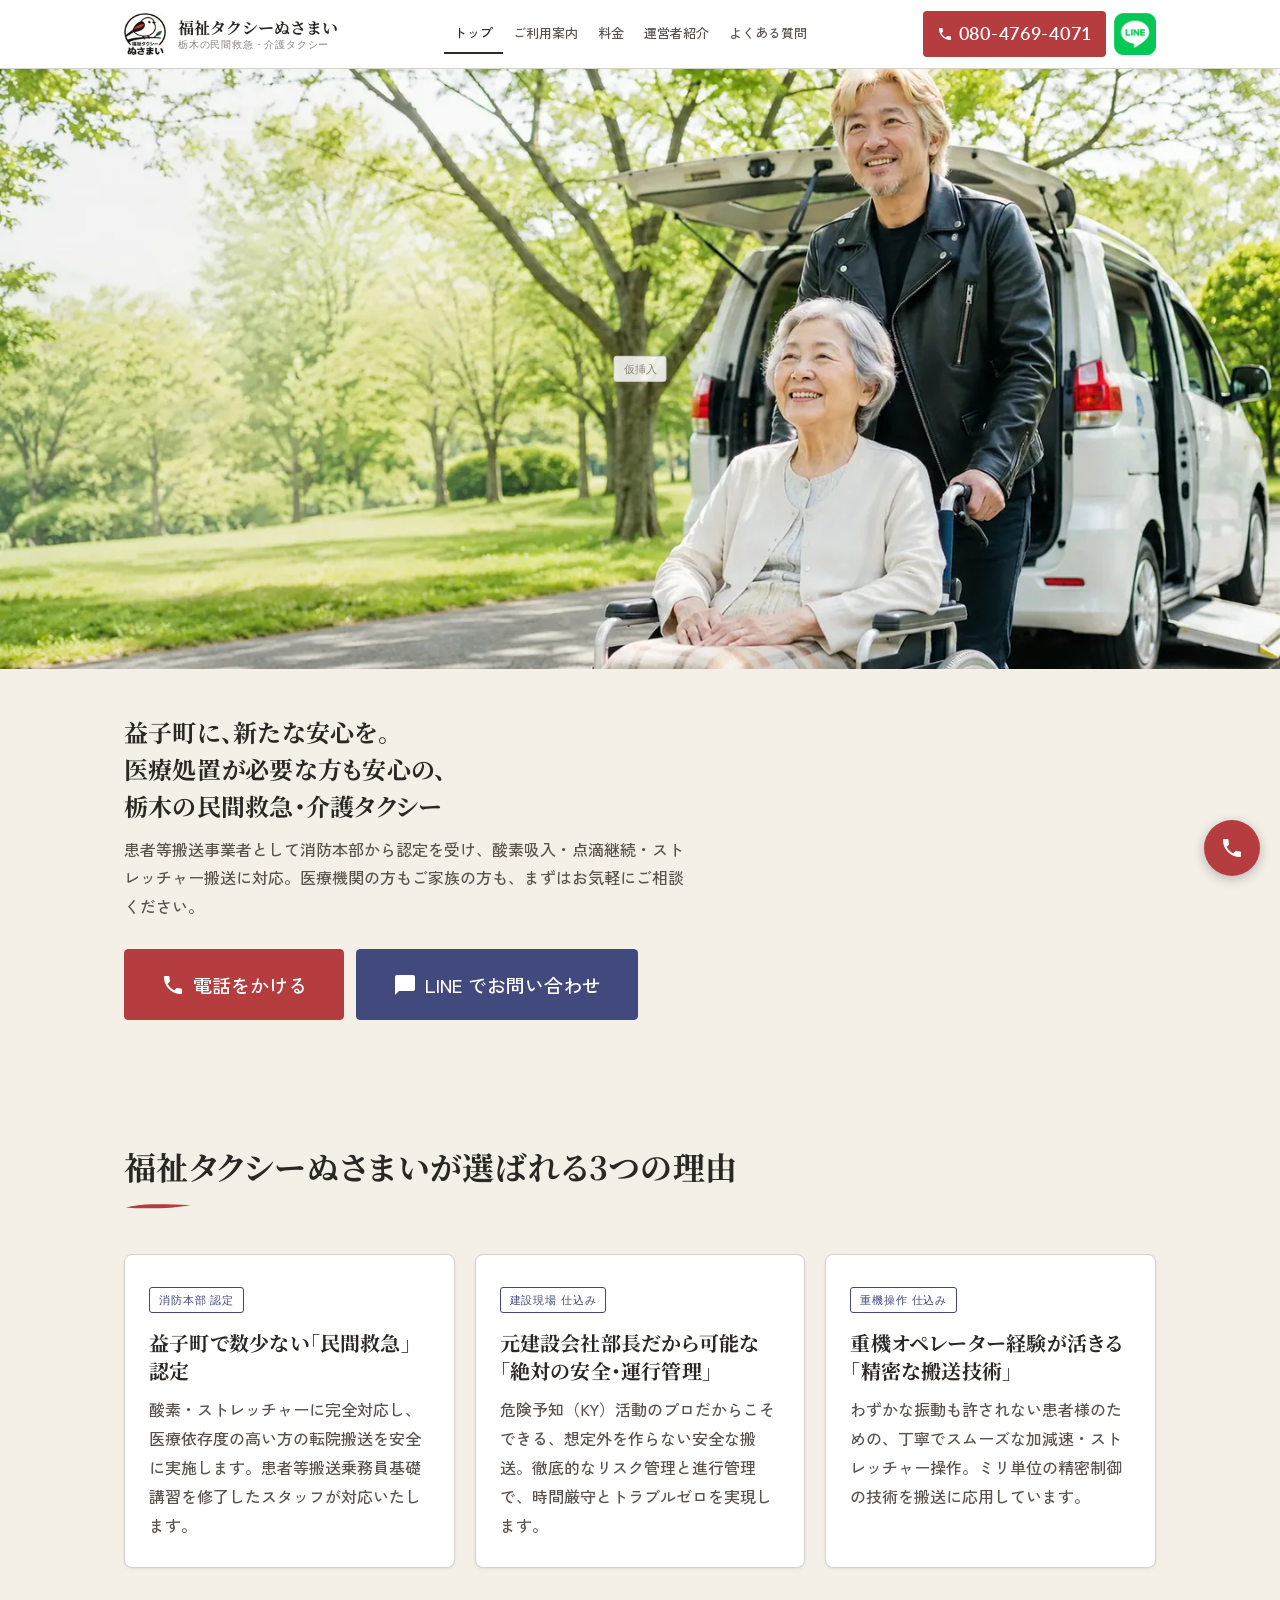
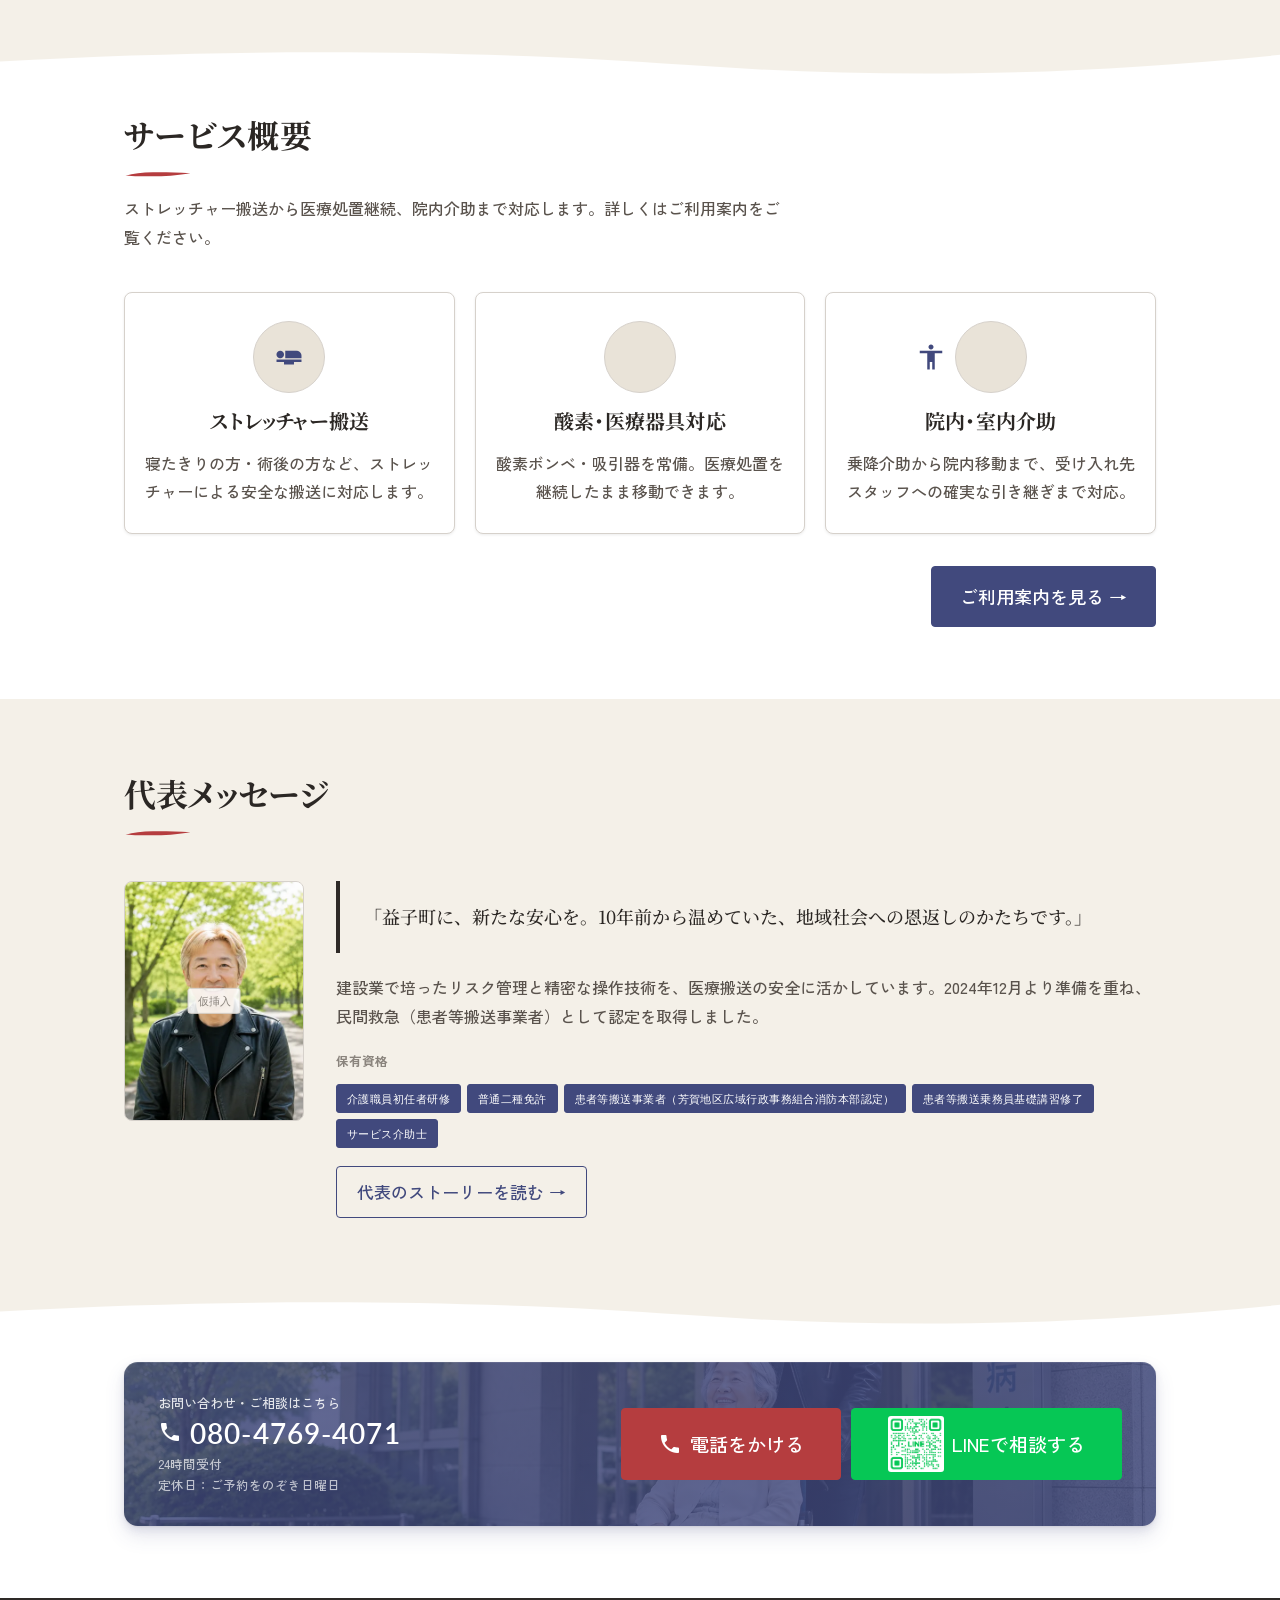
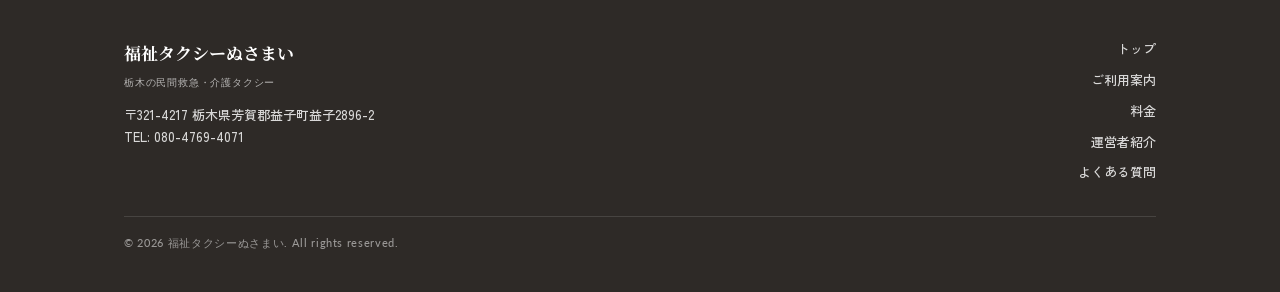
==== index.html @ d0fa3b6d "deploy: analytics 本番ID反映（全5ページ） Co-Authored-By: Claude Sonnet 4.6 <noreply@anthropic.com>" ====
<!DOCTYPE html>
<html lang="ja">
<head>
  <meta charset="UTF-8">
  <meta name="viewport" content="width=device-width, initial-scale=1.0">
  <meta name="robots" content="noindex">
  <link rel="icon" type="image/png" href="img/favicon.png">
  <title>福祉タクシーぬさまい｜栃木県益子町の介護タクシー・民間救急</title>
  <meta name="description" content="栃木県益子町を拠点に、ストレッチャー搬送・酸素吸入・点滴継続に対応する介護タクシー／民間救急（患者等搬送事業者）。芳賀郡・栃木県全域の転院・通院・広域搬送をMSWやご家族からのご依頼で承ります。">
  <link rel="canonical" href="https://tokyo-mate-kikaku.github.io/nusamai-taxi-canp/">

  <!-- OGP -->
  <meta property="og:type" content="website">
  <meta property="og:site_name" content="福祉タクシーぬさまい">
  <meta property="og:title" content="福祉タクシーぬさまい｜栃木県益子町の介護タクシー・民間救急">
  <meta property="og:description" content="栃木県益子町を拠点に、ストレッチャー搬送・酸素吸入・点滴継続に対応する介護タクシー／民間救急。芳賀郡・栃木県全域の転院・通院・広域搬送を承ります。">
  <meta property="og:url" content="https://tokyo-mate-kikaku.github.io/nusamai-taxi-canp/">
  <meta property="og:image" content="https://tokyo-mate-kikaku.github.io/nusamai-taxi-canp/img/fv_pc_dummy.webp">
  <meta property="og:locale" content="ja_JP">

  <!-- Twitter Card -->
  <meta name="twitter:card" content="summary_large_image">
  <meta name="twitter:title" content="福祉タクシーぬさまい｜栃木県益子町の介護タクシー・民間救急">
  <meta name="twitter:description" content="栃木県益子町を拠点に、ストレッチャー搬送・酸素吸入・点滴継続に対応する介護タクシー／民間救急。芳賀郡・栃木県全域の転院・通院・広域搬送を承ります。">
  <meta name="twitter:image" content="https://tokyo-mate-kikaku.github.io/nusamai-taxi-canp/img/fv_pc_dummy.webp">
  <link rel="preconnect" href="https://fonts.googleapis.com">
  <link rel="preconnect" href="https://fonts.gstatic.com" crossorigin>
  <link href="https://fonts.googleapis.com/css2?family=Noto+Serif+JP:wght@400;600;700&family=Zen+Kaku+Gothic+New:wght@400;500;700&family=Lato:wght@400;700&display=swap" rel="stylesheet">
  <link href="https://fonts.googleapis.com/icon?family=Material+Icons" rel="stylesheet">
  <link rel="stylesheet" href="css/style.css">

  <!-- 構造化データ（TaxiService） -->
  <script type="application/ld+json">
  {
    "@context": "https://schema.org",
    "@type": "TaxiService",
    "name": "福祉タクシーぬさまい",
    "description": "栃木県益子町を拠点に、ストレッチャー搬送・酸素吸入・点滴継続に対応する介護タクシー／民間救急（患者等搬送事業者）。",
    "url": "https://tokyo-mate-kikaku.github.io/nusamai-taxi-canp/",
    "image": "https://tokyo-mate-kikaku.github.io/nusamai-taxi-canp/img/fv_pc_dummy.webp",
    "telephone": "+81-80-4769-4071",
    "areaServed": [
      { "@type": "AdministrativeArea", "name": "栃木県芳賀郡益子町" },
      { "@type": "AdministrativeArea", "name": "栃木県" }
    ],
    "provider": {
      "@type": "LocalBusiness",
      "name": "福祉タクシーぬさまい",
      "image": "https://tokyo-mate-kikaku.github.io/nusamai-taxi-canp/img/logo.jpg",
      "telephone": "+81-80-4769-4071",
      "url": "https://tokyo-mate-kikaku.github.io/nusamai-taxi-canp/",
      "founder": { "@type": "Person", "name": "浦上 猛" },
      "foundingDate": "2025-08",
      "address": {
        "@type": "PostalAddress",
        "postalCode": "321-4217",
        "addressRegion": "栃木県",
        "addressLocality": "芳賀郡益子町",
        "streetAddress": "益子2896-2",
        "addressCountry": "JP"
      }
    }
  }
  </script>

  <!-- ===== TRACKING ===== -->
  <!-- Google Search Console 認証 : -->
  <meta name="google-site-verification" content="2zkhqX7VvUgENSOrvvJ1nqqEa8RQcRwvDcQsqCewWVw">

  <!-- Google Analytics 4 -->
  <script async src="https://www.googletagmanager.com/gtag/js?id=G-GGK96P9J8S"></script>
  <script>
    window.dataLayer = window.dataLayer || [];
    function gtag(){dataLayer.push(arguments);}
    gtag('js', new Date());
    gtag('config', 'G-GGK96P9J8S');
  </script>

  <!-- Microsoft Clarity -->
  <script type="text/javascript">
    (function(c,l,a,r,i,t,y){
      c[a]=c[a]||function(){(c[a].q=c[a].q||[]).push(arguments)};
      t=l.createElement(r);t.async=1;t.src="https://www.clarity.ms/tag/"+i;
      y=l.getElementsByTagName(r)[0];y.parentNode.insertBefore(t,y);
    })(window, document, "clarity", "script", "xcbvhcziiq");
  </script>
</head>
<body>

<!-- ===== SITE HEADER ===== -->
<header class="site-header">
  <div class="container">
    <div class="header-inner">
      <a href="index.html" class="header-logo">
        <div class="logo-mark"><img src="img/logo.jpg" alt="福祉タクシーぬさまい ロゴ"></div>
        <div class="logo-text">
          <span class="logo-main">福祉タクシーぬさまい</span>
          <span class="logo-sub">栃木の民間救急・介護タクシー</span>
        </div>
      </a>
      <nav class="header-nav" role="navigation" aria-label="グローバルナビゲーション">
        <a href="index.html" class="current">トップ</a>
        <a href="guide.html">ご利用案内</a>
        <a href="price.html">料金</a>
        <a href="about.html">運営者紹介</a>
        <a href="faq.html">よくある質問</a>
      </nav>
      <div class="header-cta">
        <a href="tel:08047694071" class="header-phone"><span class="material-icons" aria-hidden="true">call</span> 080-4769-4071</a>
        <a href="https://lin.ee/9xXF9nc" target="_blank" rel="noopener noreferrer" class="header-line" aria-label="LINEで相談する"><img src="img/LINE_Brand_icon.png" alt=""></a>
      </div>
      <button class="menu-toggle" aria-label="メニューを開く" aria-expanded="false">
        <span></span><span></span><span></span>
      </button>
    </div>
  </div>
</header>

<!-- ===== HERO ===== -->
<section class="hero">
  <div class="hero-image-wrap">
    <picture>
      <source media="(max-width: 680px)" srcset="img/fv_sp_dummy.webp">
      <img src="img/fv_pc_dummy.webp" alt="車いすの利用者を福祉車両へご案内する代表" class="hero-img" width="1440" height="802" fetchpriority="high" decoding="async">
    </picture>
    <span class="ph-tag">仮挿入</span>
  </div>
  <div class="hero-body">
    <h1 class="hero-catch">益子町に、新たな安心を。<br>医療処置が必要な方も安心の、<br>栃木の民間救急・介護タクシー</h1>
    <p class="hero-sub">患者等搬送事業者として消防本部から認定を受け、酸素吸入・点滴継続・ストレッチャー搬送に対応。医療機関の方もご家族の方も、まずはお気軽にご相談ください。</p>
    <div class="hero-actions">
      <a href="tel:08047694071" class="btn btn-dark btn-lg"><span class="material-icons" aria-hidden="true">call</span> 電話をかける</a>
      <a href="https://lin.ee/9xXF9nc" target="_blank" rel="noopener noreferrer" class="btn btn-accent-solid btn-lg"><span class="material-icons" aria-hidden="true">chat_bubble</span>LINE でお問い合わせ</a>
    </div>
  </div>
</section>

<!-- ===== 3つの理由 ===== -->
<section class="section bg-soft wave-down">
  <div class="section-inner">
    <div class="section-header">
      <h2 class="section-title">福祉タクシーぬさまいが選ばれる3つの理由</h2>
    </div>
    <div class="grid-3">
      <div class="reason-card">
        <div class="reason-num">消防本部 認定</div>
        <h3>益子町で数少ない「民間救急」認定</h3>
        <p>酸素・ストレッチャーに完全対応し、医療依存度の高い方の転院搬送を安全に実施します。患者等搬送乗務員基礎講習を修了したスタッフが対応いたします。</p>
      </div>
      <div class="reason-card">
        <div class="reason-num">建設現場 仕込み</div>
        <h3>元建設会社部長だから可能な「絶対の安全・運行管理」</h3>
        <p>危険予知（KY）活動のプロだからこそできる、想定外を作らない安全な搬送。徹底的なリスク管理と進行管理で、時間厳守とトラブルゼロを実現します。</p>
      </div>
      <div class="reason-card">
        <div class="reason-num">重機操作 仕込み</div>
        <h3>重機オペレーター経験が活きる「精密な搬送技術」</h3>
        <p>わずかな振動も許されない患者様のための、丁寧でスムーズな加減速・ストレッチャー操作。ミリ単位の精密制御の技術を搬送に応用しています。</p>
      </div>
    </div>
  </div>
</section>

<!-- ===== サービス概要 ===== -->
<section class="section">
  <div class="section-inner">
    <div class="section-header">
      <h2 class="section-title">サービス概要</h2>
      <p class="section-lead">ストレッチャー搬送から医療処置継続、院内介助まで対応します。詳しくはご利用案内をご覧ください。</p>
    </div>
    <div class="grid-3" style="margin-bottom: 32px;">
      <div class="service-card">
        <div class="service-icon"><span class="material-icons" aria-hidden="true">airline_seat_flat</span></div>
        <h3>ストレッチャー搬送</h3>
        <p style="font-size: 16px; color: var(--text-2); line-height: 1.75;">寝たきりの方・術後の方など、ストレッチャーによる安全な搬送に対応します。</p>
      </div>
      <div class="service-card">
        <div class="service-icon"><span class="material-icons" aria-hidden="true">medical_services</span></div>
        <h3>酸素・医療器具対応</h3>
        <p style="font-size: 16px; color: var(--text-2); line-height: 1.75;">酸素ボンベ・吸引器を常備。医療処置を継続したまま移動できます。</p>
      </div>
      <div class="service-card">
        <div class="service-icon"><span class="material-icons" aria-hidden="true">accessibility_new</span></div>
        <h3>院内・室内介助</h3>
        <p style="font-size: 16px; color: var(--text-2); line-height: 1.75;">乗降介助から院内移動まで、受け入れ先スタッフへの確実な引き継ぎまで対応。</p>
      </div>
    </div>
    <div style="display: flex; justify-content: flex-end;">
      <a href="guide.html" class="btn btn-accent-fill">ご利用案内を見る →</a>
    </div>
  </div>
</section>

<!-- ===== 代表メッセージ ===== -->
<section class="section bg-soft wave-down">
  <div class="section-inner">
    <div class="section-header">
      <h2 class="section-title">代表メッセージ</h2>
    </div>
    <div style="display: flex; gap: 32px; align-items: flex-start; flex-wrap: wrap;">
      <div style="width: 180px; flex-shrink: 0; position: relative;">
        <img src="img/profile_dummy_sm.webp" alt="福祉タクシーぬさまい 代表 浦上猛" width="180" height="240" loading="lazy" style="width: 100%; height: auto; border-radius: var(--radius); border: 1.4px solid var(--border); display: block;">
        <span class="ph-tag">仮挿入</span>
      </div>
      <div style="flex: 1; min-width: 260px;">
        <div class="quote-block" style="margin-bottom: 20px;">「益子町に、新たな安心を。10年前から温めていた、地域社会への恩返しのかたちです。」</div>
        <p style="font-size: 16px; color: var(--text-2); line-height: 1.85; margin-bottom: 18px;">建設業で培ったリスク管理と精密な操作技術を、医療搬送の安全に活かしています。2024年12月より準備を重ね、民間救急（患者等搬送事業者）として認定を取得しました。</p>
        <p style="font-size: 12.5px; color: var(--muted); margin-bottom: 12px; font-weight: 600;">保有資格</p>
        <div class="badge-row" style="margin-bottom: 18px;">
          <span class="badge">介護職員初任者研修</span>
          <span class="badge">普通二種免許</span>
          <span class="badge">患者等搬送事業者（芳賀地区広域行政事務組合消防本部認定）</span>
          <span class="badge">患者等搬送乗務員基礎講習修了</span>
          <span class="badge">サービス介助士</span>
        </div>
        <a href="about.html" class="btn btn-ghost btn-sm btn-accent">代表のストーリーを読む →</a>
      </div>
    </div>
  </div>
</section>

<!-- ===== フッターCTA ===== -->
<section class="section">
  <div class="section-inner">
    <div class="footer-cta">
      <div>
        <p class="footer-cta-label">お問い合わせ・ご相談はこちら</p>
        <div class="footer-cta-tel"><span class="material-icons" aria-hidden="true">call</span> 080-4769-4071</div>
        <p class="footer-cta-hours">24時間受付</p>
        <p class="footer-cta-hours">定休日：ご予約をのぞき日曜日</p>
      </div>
      <div class="footer-cta-actions">
        <a href="tel:08047694071" class="btn btn-dark btn-lg"><span class="material-icons" aria-hidden="true">call</span> 電話をかける</a>
        <a href="https://lin.ee/9xXF9nc" target="_blank" rel="noopener noreferrer" class="btn btn-line btn-lg"><span class="material-icons" aria-hidden="true">chat_bubble</span><img class="btn-line-qr" src="img/line_qr.png" alt="" aria-hidden="true">LINEで相談する</a>
      </div>
    </div>
  </div>
</section>

<!-- ===== SITE FOOTER ===== -->
<footer class="site-footer">
  <div class="container">
    <div class="footer-inner">
      <div class="footer-brand">
        <span class="logo-main">福祉タクシーぬさまい</span>
        <span class="logo-sub">栃木の民間救急・介護タクシー</span>
        <address class="footer-address" style="font-style:normal;">
          〒321-4217 栃木県芳賀郡益子町益子2896-2<br>
          TEL: 080-4769-4071
        </address>
      </div>
      <nav class="footer-nav" aria-label="フッターナビゲーション">
        <a href="index.html">トップ</a>
        <a href="guide.html">ご利用案内</a>
        <a href="price.html">料金</a>
        <a href="about.html">運営者紹介</a>
        <a href="faq.html">よくある質問</a>
      </nav>
    </div>
    <p class="footer-bottom">© <span id="copyright-year">2026</span> 福祉タクシーぬさまい. All rights reserved.</p>
  </div>
</footer>

<!-- ===== FLOATING CTA ===== -->
<div class="floating-cta" aria-label="お問い合わせ">
  <a href="tel:08047694071" class="floating-phone" aria-label="電話する"><span class="material-icons" aria-hidden="true">call</span></a>
</div>

<script src="js/main.js"></script>
</body>
</html>
---- css/style.css ----
/* ====================================================
   福祉タクシーぬさまい — Global Stylesheet
   Fonts: Noto Serif JP (headings) · Noto Sans JP (body)
   ==================================================== */

/* ---------- Reset & Custom Properties ---------- */
*, *::before, *::after { box-sizing: border-box; margin: 0; padding: 0; }

:root {
  --text:       #2b2724;
  --text-2:     #5a534d;
  --muted:      #8a847d;
  --bg:         #ffffff;
  --bg-soft:    #f4f0e8;  /* 糠白釉（nuka）寄りの温白 */
  --bg-alt:     #e9e3d8;  /* 一段濃い土色 */
  --border:     #d6d1cb;
  --border-s:   #e8e4df;
  --ink:        #2e2a27;  /* 黒釉（kuro）寄りの墨 */

  --brand:      #b53d3f;  /* ロゴの赤（アクセント・電話CTA専用） */
  --brand-dark: #9a3135;  /* 赤ボタン hover */

  --accent:      #41497d;  /* 赤のトライアド（青藍・ミュート）見出し/ラベル/リンク */
  --accent-dark: #353c66;  /* 青藍リンク hover */

  --line:        #06c755;  /* LINE 公式グリーン */
  --line-dark:   #05a647;  /* LINE ボタン hover */

  --serif:      'Noto Serif JP', serif;        /* 見出し：温かみのある旧字系明朝 */
  --sans:       'Zen Kaku Gothic New', sans-serif; /* 本文：可読性の高いヒューマニスト */
  --mono:       'Lato', sans-serif;                /* 数字・ラベル */

  --radius-s:   4px;
  --radius:     8px;
  --radius-l:   14px;

  --shadow-card:0 1px 3px rgba(0,0,0,.08);

  --max-w:      1080px;
  --section-py: 72px;
}

html { scroll-behavior: smooth; }

/* 動きに敏感なユーザーへの配慮：スムーズスクロールとトランジションを無効化 */
@media (prefers-reduced-motion: reduce) {
  html { scroll-behavior: auto; }
  *, *::before, *::after {
    transition-duration: .01ms !important;
    animation-duration: .01ms !important;
    animation-iteration-count: 1 !important;
  }
}

body {
  font-family: var(--sans);
  font-size: 16px;
  font-weight: 500;
  line-height: 1.75;
  color: var(--text);
  background: var(--bg);
}

img { display: block; max-width: 100%; }
a { color: inherit; text-decoration: none; }
ul, ol { list-style: none; }

/* ---------- Typography ---------- */
h1, h2, h3, h4 {
  font-family: var(--serif);
  font-weight: 700;
  line-height: 1.4;
  letter-spacing: .01em;
  font-feature-settings: "palt";
}

.section-label {
  font-family: var(--mono);
  font-size: 11px;
  letter-spacing: .14em;
  text-transform: uppercase;
  color: var(--accent);
  display: block;
  margin-bottom: 10px;
}

.section-title {
  font-size: clamp(24px, 3.5vw, 32px);
  margin-bottom: 12px;
}

/* 署名：柿釉（kaki）の刷毛ストローク — 益子焼の釉がけを想起させる一筆 */
.section-title::after {
  content: "";
  display: block;
  width: 68px;
  height: 13px;
  margin-top: 12px;
  background-image: url("data:image/svg+xml,%3Csvg xmlns='http://www.w3.org/2000/svg' viewBox='0 0 90 14'%3E%3Cpath d='M2,8.6 C12,5.4 24,4.4 38,4.1 C52,3.8 70,4.3 88,5.4 C76,7.3 58,9.7 40,9.4 C26,9.2 12,9.3 2,8.6 Z' fill='%23b53d3f'/%3E%3C/svg%3E");
  background-repeat: no-repeat;
  background-size: contain;
}

.section-lead {
  font-size: 16px;
  color: var(--text-2);
  max-width: 660px;
  line-height: 1.8;
}

/* ---------- Layout ---------- */
.container {
  width: 100%;
  max-width: var(--max-w);
  margin: 0 auto;
  padding: 0 24px;
}

.section { padding: var(--section-py) 0; }
.section.bg-soft { background: var(--bg-soft); }
.section.bg-alt  { background: var(--bg-alt); }

/* 柔らかい曲線の区切り：上セクションの地色が、わずかに非対称な曲線で下へ沈む（柿釉ブラシと同じ手仕事の揺らぎ）。色は足さず同系トーンで上品に。--wave-color で曲線色を上書き可（白→soft の境界など）。 */
.wave-down { position: relative; z-index: 2; }
.wave-down::after {
  content: "";
  position: absolute;
  left: 0;
  right: 0;
  bottom: -39px;
  height: 40px;
  background-color: var(--wave-color, var(--bg-soft));
  -webkit-mask: url("data:image/svg+xml,%3Csvg xmlns='http://www.w3.org/2000/svg' viewBox='0 0 1440 48' preserveAspectRatio='none'%3E%3Cpath d='M0,0 H1440 V19 C1190,46 980,47 770,31 C560,15 300,9 0,27 Z' fill='%23fff'/%3E%3C/svg%3E") no-repeat;
  -webkit-mask-size: 100% 100%;
  mask: url("data:image/svg+xml,%3Csvg xmlns='http://www.w3.org/2000/svg' viewBox='0 0 1440 48' preserveAspectRatio='none'%3E%3Cpath d='M0,0 H1440 V19 C1190,46 980,47 770,31 C560,15 300,9 0,27 Z' fill='%23fff'/%3E%3C/svg%3E") no-repeat;
  mask-size: 100% 100%;
  pointer-events: none;
}

.section-inner {
  max-width: var(--max-w);
  margin: 0 auto;
  padding: 0 24px;
}

.section-header { margin-bottom: 40px; }

.grid-2 { display: grid; grid-template-columns: 1fr 1fr; gap: 20px; }
.grid-3 { display: grid; grid-template-columns: repeat(3, 1fr); gap: 20px; }
.grid-4 { display: grid; grid-template-columns: repeat(4, 1fr); gap: 16px; }

/* ---------- Buttons ---------- */
.btn {
  display: inline-flex;
  align-items: center;
  justify-content: center;
  gap: 8px;
  font-family: var(--sans);
  font-size: 18px;
  font-weight: 500;
  padding: 14px 28px;
  border-radius: var(--radius-s);
  cursor: pointer;
  transition: opacity .15s, transform .1s;
  border: 1.5px solid transparent;
  white-space: nowrap;
}
.btn:hover { opacity: .85; transform: translateY(-1px); }

.btn-dark {
  background: var(--brand);
  color: #fff;
  border-color: var(--brand);
}
.btn-dark:hover {
  background: var(--brand-dark);
  border-color: var(--brand-dark);
  opacity: 1;
}
.btn-ghost {
  background: transparent;
  color: var(--ink);
  border-color: var(--ink);
}
.btn-accent {
  color: var(--accent);
  border-color: var(--accent);
}
.btn-accent:hover {
  background: var(--accent);
  color: #fff;
  border-color: var(--accent);
  opacity: 1;
}
/* 反転アクセント：既定は呉須ベタ＋白文字、hover/active で白地＋呉須文字（=従来の btn-accent 既定）に戻る */
.btn-accent-fill {
  background: var(--accent);
  color: #fff;
  border-color: var(--accent);
}
.btn-accent-fill:hover,
.btn-accent-fill:active {
  background: transparent;
  color: var(--accent);
  border-color: var(--accent);
  opacity: 1;
}
.btn-line {
  background: var(--line);
  color: #fff;
  border-color: var(--line);
}
.btn-line:hover {
  background: var(--line-dark);
  border-color: var(--line-dark);
  opacity: 1;
}
/* footer-cta QR（PC/tablet のみ、モバイルはアイコンに切替） */
.footer-cta .btn-line { overflow: hidden; }
.btn-line-qr {
  height: 56px;
  width: 56px;
  margin-block: -18px;
  object-fit: contain;
  flex-shrink: 0;
  border-radius: 3px;
}
.footer-cta .btn-line .material-icons { display: none; }
/* 呉須ソリッド：hero の LINE 導線（緑の飛び出しを抑え、赤の電話CTAを主役に） */
.btn-accent-solid {
  background: var(--accent);
  color: #fff;
  border-color: var(--accent);
}
.btn-accent-solid:hover {
  background: var(--accent-dark);
  border-color: var(--accent-dark);
  opacity: 1;
}
.btn-sm { font-size: 17px; padding: 10px 20px; }
.btn-lg { font-size: 19px; padding: 18px 36px; }

/* ---------- Site Header ---------- */
.site-header {
  position: sticky;
  top: 0;
  z-index: 100;
  background: rgba(255,255,255,.97);
  border-bottom: 1px solid var(--border);
  backdrop-filter: blur(6px);
}

.header-inner {
  display: flex;
  align-items: center;
  gap: 24px;
  height: 68px;
}

.header-logo {
  display: flex;
  align-items: center;
  gap: 12px;
  flex-shrink: 0;
  min-height: 68px;   /* メニュー展開で height:auto になっても1行目を68pxに保ち、ロゴの縦位置シフトを防ぐ */
}

.logo-mark {
  width: 42px;
  height: 42px;
  display: flex;
  align-items: center;
  justify-content: center;
}

.logo-mark img {
  width: 100%;
  height: 100%;
  object-fit: contain;
  display: block;
}

.logo-text { line-height: 1.25; }
.logo-main { font-family: var(--serif); font-weight: 700; font-size: 16px; display: block; }
.logo-sub  { font-family: var(--mono); font-size: 10px; color: var(--muted); letter-spacing: .08em; display: block; }

.header-nav {
  display: flex;
  gap: 0;
  flex: 1;
  justify-content: center;
}

.header-nav a {
  font-size: 13px;
  font-weight: 500;
  padding: 8px 10px;
  white-space: nowrap;
  color: var(--text-2);
  border-bottom: 2px solid transparent;
  transition: color .15s, border-color .15s;
}
.header-nav a:hover,
.header-nav a.current {
  color: var(--text);
  border-bottom-color: var(--ink);
}

.header-cta {
  display: flex;
  gap: 8px;
  align-items: center;
  flex-shrink: 0;
}

.header-phone {
  display: inline-flex;
  align-items: center;
  gap: 6px;
  font-family: var(--mono);
  font-size: 18px;
  font-weight: 600;
  background: var(--brand);
  color: #fff;
  padding: 7px 14px;
  border-radius: var(--radius-s);
  letter-spacing: .04em;
}

.header-phone .material-icons {
  font-size: 16px;
}

/* アイコンのみの正方形。高さは電話CTA(.header-phone)の実高さ 42px に合わせる */
.header-line {
  display: inline-flex;
  align-items: center;
  justify-content: center;
  width: 42px;
  height: 42px;
  flex-shrink: 0;
  padding: 0;
  border: none;
  border-radius: var(--radius-s);
  overflow: hidden;
}
.header-line:hover { opacity: .85; }

.header-line img {
  width: 100%;
  height: 100%;
  object-fit: cover;
  display: block;
}

.menu-toggle {
  display: none;
  flex-direction: column;
  gap: 5px;
  background: none;
  border: none;
  cursor: pointer;
  padding: 8px;
  margin-left: auto;
}
.menu-toggle span {
  display: block;
  width: 22px;
  height: 2px;
  background: var(--ink);
  border-radius: 2px;
  transition: transform .2s ease-out, opacity .2s ease-out;
}

/* 展開時：三本線 → ×印（上下のバーを中央へ寄せて交差、中央バーは消す） */
.menu-toggle[aria-expanded="true"] span:nth-child(1) { transform: translateY(7px) rotate(45deg); }
.menu-toggle[aria-expanded="true"] span:nth-child(2) { opacity: 0; }
.menu-toggle[aria-expanded="true"] span:nth-child(3) { transform: translateY(-7px) rotate(-45deg); }


/* ---------- Hero ---------- */
.hero {
  background: var(--bg-soft);
  padding: 0;
  overflow: hidden;
}

.hero-image-wrap {
  width: 100%;
  height: clamp(320px, 55vw, 600px);
  background:
    repeating-linear-gradient(135deg, transparent 0 9px, rgba(0,0,0,.05) 9px 10px),
    var(--bg-alt);
  display: flex;
  align-items: center;
  justify-content: center;
  position: relative;
}

.hero-image-wrap .img-label {
  background: rgba(255,255,255,.9);
  border: 1px solid var(--border);
  padding: 6px 14px;
  border-radius: 3px;
  font-family: var(--mono);
  font-size: 11px;
  color: var(--muted);
}

.hero-image-wrap picture {
  display: block;
  width: 100%;
  height: 100%;
}

.hero-image-wrap .hero-img {
  width: 100%;
  height: 100%;
  object-fit: cover;
  display: block;
}

.hero-body {
  padding: 44px 24px 52px;
  max-width: var(--max-w);
  margin: 0 auto;
}

.hero-catch {
  font-family: var(--serif);
  font-size: 24px;
  font-weight: 700;
  line-height: 1.55;
  margin-bottom: 10px;
  letter-spacing: .01em;
  font-feature-settings: "palt";
}

.hero-sub {
  font-size: 16px;
  color: var(--text-2);
  margin-bottom: 28px;
  line-height: 1.8;
  max-width: 560px;
}

.hero-actions {
  display: flex;
  gap: 12px;
  flex-wrap: wrap;
}

/* ---------- Image Placeholder ---------- */
.img-ph {
  background:
    repeating-linear-gradient(135deg, transparent 0 9px, rgba(0,0,0,.06) 9px 10px),
    var(--bg-alt);
  display: flex;
  align-items: center;
  justify-content: center;
  border-radius: var(--radius-s);
  overflow: hidden;
}

/* 仮挿入ラベル 共通（.img-ph span / .equip-card .equip-img span / .profile-img span / .ph-tag） */
.img-ph span,
.equip-card .equip-img span,
.profile-img span,
.ph-tag {
  background: rgba(255,255,255,.85);
  border: 1px solid var(--border);
  border-radius: 3px;
  font-family: var(--mono);
  font-size: 10.5px;
  color: var(--muted);
}
.img-ph span,
.profile-img span { padding: 4px 10px; }
.equip-card .equip-img span { padding: 3px 9px; }
/* 実画像の上に重ねる「仮挿入」キャプション。親を position:relative にして中央配置 */
.ph-tag {
  position: absolute;
  top: 50%;
  left: 50%;
  transform: translate(-50%, -50%);
  padding: 3px 9px;
  pointer-events: none;
  z-index: 2;
}

/* ---------- Reasons / Feature Cards ---------- */
.reason-card {
  background: var(--bg);
  border: 1.4px solid var(--border);
  border-radius: var(--radius);
  padding: 28px 24px;
  box-shadow: var(--shadow-card);
}

.reason-num {
  font-family: var(--mono);
  font-size: 10.5px;
  letter-spacing: .08em;
  color: var(--accent);
  border: 1px solid var(--accent);
  padding: 3px 9px;
  border-radius: 3px;
  display: inline-block;
  margin-bottom: 16px;
}

.reason-card h3 {
  font-size: 20px;
  margin-bottom: 10px;
}

.reason-card p {
  font-size: 16px;
  color: var(--text-2);
  line-height: 1.8;
}

/* ---------- Service Icon Cards ---------- */
.service-card {
  background: var(--bg);
  border: 1.4px solid var(--border);
  border-radius: var(--radius);
  padding: 28px 20px;
  display: flex;
  flex-direction: column;
  align-items: center;
  text-align: center;
  gap: 14px;
  box-shadow: var(--shadow-card);
}

.service-icon {
  width: 72px;
  height: 72px;
  border-radius: 50%;
  background: var(--bg-alt);     /* 土色（warm clay）— 背景の糠白と同系で馴染ませる */
  display: flex;
  align-items: center;
  justify-content: center;
  border: 1.4px solid var(--border);
}

.service-icon .material-icons {
  font-size: 30px;
  color: var(--accent);          /* 呉須グリフ — ラベル/リンク/年表と同じ情報レイヤー */
}

.service-card h3 {
  font-size: 20px;
  font-family: var(--serif);
}

/* ---------- Quote Block ---------- */
.quote-block {
  border-left: 4px solid var(--ink);
  background: var(--bg-soft);
  padding: 20px 24px;
  font-family: var(--serif);
  font-size: 18px;
  line-height: 1.75;
  color: var(--text);
}

/* ---------- Footer CTA ---------- */
.footer-cta {
  background-color: var(--accent);        /* フォールバック */
  background-image:
    linear-gradient(color-mix(in srgb, var(--accent) 82%, transparent),
                    color-mix(in srgb, var(--accent) 82%, transparent)),   /* 呉須カラーフィルター（前面・現状の地色を半透明化） */
    url('../img/fv02.webp');                                               /* FV写真（背面・cover） */
  background-size: auto, cover;
  background-position: center, center;
  background-repeat: no-repeat;
  border: none;
  border-radius: var(--radius-l);
  box-shadow:
    0 1px 2px rgba(46, 42, 39, .08),
    0 4px 8px rgba(65, 73, 125, .10),
    0 10px 20px rgba(65, 73, 125, .13),
    inset 0 1px 0 rgba(255, 255, 255, .10);
  color: #fff;
  padding: 30px 34px;
  display: flex;
  align-items: center;
  justify-content: space-between;
  gap: 24px;
  flex-wrap: wrap;
}

.footer-cta-label {
  font-size: 13px;
  color: rgba(255,255,255,.85);
  margin-bottom: 4px;
}

.footer-cta-tel {
  font-family: var(--mono);
  font-size: 28px;
  font-weight: 600;
  letter-spacing: .04em;
  line-height: 1;
  margin-bottom: 6px;
  color: #fff;
  font-variant-numeric: tabular-nums;
}

.footer-cta-hours {
  font-size: 12.5px;
  color: rgba(255,255,255,.68);
}

.footer-cta-actions {
  display: flex;
  gap: 10px;
  flex-wrap: wrap;
}

/* ---------- Site Footer ---------- */
.site-footer {
  background: var(--ink);
  color: rgba(255,255,255,.88);
  padding: 40px 0;
}

.footer-inner {
  display: grid;
  grid-template-columns: 1fr auto;
  gap: 40px;
  margin-bottom: 32px;
}

.footer-brand .logo-main { color: #fff; font-size: 17px; margin-bottom: 6px; }
.footer-brand .logo-sub  { color: rgba(255,255,255,.65); }

.footer-address {
  font-size: 13px;
  color: rgba(255,255,255,.82);
  margin-top: 12px;
  line-height: 1.7;
}

.footer-nav {
  display: flex;
  flex-direction: column;
  gap: 8px;
  text-align: right;
}

.footer-nav a {
  font-size: 13px;
  color: rgba(255,255,255,.82);
  transition: color .15s;
}
.footer-nav a:hover { color: #fff; }

.footer-bottom {
  border-top: 1px solid rgba(255,255,255,.12);
  padding-top: 16px;
  font-family: var(--mono);
  font-size: 11px;
  color: rgba(255,255,255,.52);
  letter-spacing: .06em;
}

/* ---------- Floating CTA ---------- */
.floating-cta {
  position: fixed;
  right: 20px;
  bottom: calc(24px + env(safe-area-inset-bottom));  /* iPhone ホームインジケータとの重なりを防ぐ */
  z-index: 90;
  display: flex;
  flex-direction: column;
  gap: 8px;
  align-items: flex-end;
}

.floating-phone {
  display: flex;
  align-items: center;
  justify-content: center;
  width: 56px;
  height: 56px;
  border-radius: 50%;
  background: var(--brand);
  color: #fff;
  font-size: 22px;
  box-shadow: 0 3px 12px rgba(0,0,0,.25);
  transition: transform .15s;
}
.floating-phone:hover { transform: scale(1.06); }

/* ---------- Page Hero (inner pages) ---------- */
.page-hero {
  background: var(--bg-soft);
  border-bottom: 1px solid var(--border-s);
  padding: 48px 0;
}

.page-hero h1 {
  font-size: clamp(28px, 4.5vw, 38px);
  margin-bottom: 8px;
}

.page-hero p {
  font-size: 16px;
  color: var(--text-2);
  max-width: 600px;
  line-height: 1.8;
}

/* page-hero 呉須ブルー版（guide / price）：FV 写真を背景に敷き、呉須ブルー＋斜線ハッチ＋光沢を半透明のカラーフィルターとして前面に重ねる */
.page-hero-accent {
  background-color: var(--accent-dark);  /* 画像未読込時のフォールバック */
  background-image:
    repeating-linear-gradient(135deg, rgba(255,255,255,.028) 0 1px, transparent 1px 9px),   /* 斜線ハッチ（最前面） */
    radial-gradient(140% 120% at 85% -25%, rgba(255,255,255,.12), rgba(255,255,255,0) 60%),  /* 右上の光沢 */
    linear-gradient(color-mix(in srgb, var(--accent-dark) 80%, transparent),
                    color-mix(in srgb, var(--accent-dark) 80%, transparent)),                 /* 呉須カラーフィルター */
    url('../img/fv02.webp');                                                                   /* FV 写真（最背面） */
  background-repeat: repeat, no-repeat, no-repeat, no-repeat;
  background-size:   auto,   auto,      auto,      cover;
  background-position: center, center, center, center;
  border-bottom: none;
  color: #fff;
}
.page-hero-accent h1 { color: #fff; }
.page-hero-accent p  { color: rgba(255,255,255,.82); }

/* ---------- Page Nav (guide ページ内リンク) ---------- */
.page-nav {
  position: sticky;
  top: 68px;
  z-index: 99;
  background: rgba(255,255,255,.30);
  -webkit-backdrop-filter: blur(6px);
  backdrop-filter: blur(6px);
  border-bottom: 1px solid rgba(214,209,203,.6);
  padding: 14px 0;
}
.page-nav-list {
  display: flex;
  flex-wrap: wrap;
  gap: 8px;
  justify-content: center;
  list-style: none;
  padding: 0;
  margin: 0;
}
.page-nav-link {
  display: inline-flex;
  align-items: center;
  gap: 4px;
  font-size: 14px;
  font-family: var(--sans);
  padding: 7px 16px;
  background: var(--bg);
  border: 1.5px solid var(--accent);
  color: var(--accent);
  border-radius: var(--radius);
  text-decoration: none;
  white-space: nowrap;
  transition: background .15s, color .15s;
}
.page-nav-link:hover {
  background: var(--accent);
  color: #fff;
}
.page-nav-link .material-icons { font-size: 16px; }

/* guide ページ内アンカー：ヘッダー(68px) + page-nav(約63px) 分ずらす */
#intro, #equipment, #flow, #area {
  scroll-margin-top: 136px;
}

/* ---------- Equipment Cards (guide page) ---------- */
.equip-card {
  background: var(--bg);
  border: 1.4px solid var(--border);
  border-radius: var(--radius);
  overflow: hidden;
  box-shadow: var(--shadow-card);
}

.equip-card .equip-img {
  height: 200px;
  background:
    repeating-linear-gradient(135deg, transparent 0 9px, rgba(0,0,0,.06) 9px 10px),
    var(--bg-alt);
  display: flex;
  align-items: center;
  justify-content: center;
}

.equip-card .equip-body {
  padding: 16px;
}

.equip-card h3 {
  font-family: var(--serif);
  font-size: 18px;
  margin-bottom: 6px;
}

.equip-card .equip-spec {
  font-size: 16px;
  color: var(--text-2);
  line-height: 1.7;
}

/* ---------- Checklist ---------- */
.checklist { display: flex; flex-direction: column; gap: 10px; }

.check-item {
  display: flex;
  gap: 14px;
  align-items: flex-start;
  padding: 16px 20px;
  background: var(--bg);
  border: 1.4px solid var(--border);
  border-radius: var(--radius);
}

.check-item .check-mark {
  background: var(--accent);
  color: #fff;
  font-family: var(--mono);
  font-size: 11px;
  padding: 2px 7px;
  border-radius: 3px;
  flex-shrink: 0;
  margin-top: 2px;
}

.check-item .check-text strong {
  display: block;
  font-size: 18px;
  font-weight: 600;
  margin-bottom: 2px;
}

.check-item .check-text span {
  font-size: 16px;
  color: var(--text-2);
}

/* ---------- Steps ---------- */
.steps { display: flex; flex-direction: column; gap: 0; }
.step-arrow { display: flex; justify-content: center; padding: 6px 0; }

.step-item {
  display: flex;
  gap: 18px;
  align-items: flex-start;
}

.step-num {
  width: 36px;
  height: 36px;
  flex-shrink: 0;
  border: 1.5px solid var(--ink);
  border-radius: 50%;
  display: flex;
  align-items: center;
  justify-content: center;
  font-family: var(--mono);
  font-size: 13px;
  font-weight: 600;
  background: var(--bg);
  margin-top: 2px;
}

.step-body {
  flex: 1;
  background: var(--bg);
  border: 1.4px solid var(--border);
  border-radius: var(--radius);
  padding: 16px 20px;
}

.step-body strong {
  font-size: 18px;
  font-weight: 600;
  display: block;
  margin-bottom: 4px;
}

.step-body p {
  font-size: 16px;
  color: var(--text-2);
  line-height: 1.75;
}

/* ---------- Area Map ---------- */
.area-grid {
  display: flex;
  justify-content: center;
}

.area-detail {
  background: var(--bg);
  border: 1.4px solid var(--border);
  border-radius: var(--radius);
  padding: 24px;
  display: flex;
  flex-direction: column;
  gap: 16px;
  width: 100%;
  max-width: 560px;
}

.area-row { border-bottom: 1px dashed var(--border-s); padding: 14px 0; }
.area-row:last-child { border-bottom: none; padding-bottom: 0; }
.area-row dt { font-size: 12px; font-family: var(--mono); color: var(--accent); letter-spacing: .1em; margin-bottom: 4px; }
.area-row dd { font-size: 16px; }
.area-row dd a { color: var(--brand); text-decoration: underline; text-underline-offset: 2px; }
.area-row dd a:hover { color: var(--brand-dark); }


/* ---------- Price Concept Diagram ---------- */
.price-concept {
  display: flex;
  align-items: stretch;
  gap: 10px;
  flex-wrap: wrap;
}

.price-concept-item {
  flex: 1;
  min-width: 130px;
  background: var(--bg);
  border: 1.4px solid var(--border);
  border-radius: var(--radius);
  padding: 24px 18px;
  text-align: center;
}

.price-concept-item.total {
  background: var(--ink);
  color: #fff;
  border-color: var(--ink);
}

.price-concept-item h3 {
  font-size: 18px;
  margin-bottom: 4px;
}

.price-concept-item.total h3 { color: #fff; }

.price-concept-item p {
  font-size: 12px;
  color: var(--text-2);
}

.price-concept-item.total p { color: rgba(255,255,255,.6); }

.price-concept-sep {
  font-size: 26px;
  font-weight: 700;
  color: var(--text-2);
  display: flex;
  align-items: center;
  padding: 0 4px;
  flex-shrink: 0;
}

/* ---------- Tables ---------- */
.price-table {
  width: 100%;
  border-collapse: collapse;
  font-size: 15px;
}

.price-table th,
.price-table td {
  border: 1px solid var(--border);
  padding: 11px 14px;
  text-align: left;
  vertical-align: top;
  line-height: 1.6;
}

.price-table th {
  background: var(--bg-alt);
  font-weight: 600;
  font-size: 15px;
}

.price-table td.num {
  text-align: right;
  font-family: var(--mono);
  font-size: 15px;
  white-space: nowrap;
  font-variant-numeric: tabular-nums;
}

.price-table tr:hover td { background: var(--bg-soft); }

/* 運賃セルの改行：PC は「／」区切りで1行、モバイルは2行に出し分け */
.num-br { display: none; }

/* ---------- Estimate Cards ---------- */
.estimate-grid { display: grid; grid-template-columns: 1fr 1fr; gap: 20px; }

.estimate-card {
  background: var(--bg);
  border: 1.4px solid var(--border);
  border-radius: var(--radius);
  padding: 24px;
}

.estimate-badge {
  font-family: var(--mono);
  font-size: 10.5px;
  letter-spacing: .08em;
  background: var(--ink);
  color: #fff;
  padding: 3px 8px;
  border-radius: 3px;
  display: inline-block;
  margin-bottom: 14px;
}

.estimate-card h3 {
  font-size: 18px;
  margin-bottom: 4px;
}

.estimate-card .sub {
  font-size: 12.5px;
  color: var(--muted);
  margin-bottom: 16px;
}

.estimate-row {
  display: flex;
  justify-content: space-between;
  align-items: baseline;
  padding: 7px 0;
  border-bottom: 1px dashed var(--border-s);
  font-size: 16px;
}

.estimate-row:last-of-type { border-bottom: none; }

.estimate-row .val {
  font-family: var(--mono);
  font-weight: 600;
  font-variant-numeric: tabular-nums;
}

.estimate-total {
  display: flex;
  justify-content: space-between;
  align-items: baseline;
  padding: 12px 0 0;
  border-top: 1.5px solid var(--border);
  margin-top: 10px;
  font-size: 16px;
  font-weight: 700;
}

.estimate-total .val { font-family: var(--mono); font-size: 18px; font-variant-numeric: tabular-nums; }

.estimate-note {
  font-size: 12px;
  color: var(--muted);
  margin-top: 12px;
}

/* ---------- Payment Methods ---------- */
.payment-grid { display: grid; grid-template-columns: repeat(3, 1fr); gap: 14px; }

.payment-card {
  background: var(--bg);
  border: 1.4px solid var(--border);
  border-radius: var(--radius);
  padding: 18px 16px;
}

.payment-card h4 {
  font-family: var(--serif);
  font-size: 18px;
  margin-bottom: 4px;
}

.payment-card p {
  font-size: 16px;
  color: var(--text-2);
}

.payment-card-list {
  list-style: none;
  margin-top: 8px;
  font-size: 14px;
  color: var(--text-2);
  line-height: 1.9;
}

.card-brand-img {
  display: block;
  width: 100%;
  height: auto;
  margin-top: 12px;
}

.card-brand-ph {
  margin-top: 12px;
  border: 1.5px dashed var(--border);
  border-radius: 4px;
  height: 44px;
  display: flex;
  align-items: center;
  justify-content: center;
  font-size: 11px;
  font-family: var(--mono);
  color: var(--muted);
  letter-spacing: .06em;
}

/* ---------- About — Cover ---------- */
.about-cover {
  width: 100%;
  height: clamp(280px, 45vw, 520px);
  background-image: url('../img/profile_dummy.webp');
  background-size: cover;
  background-position: center 38%;
  background-repeat: no-repeat;
  background-color: var(--bg-alt);
  display: flex;
  align-items: flex-end;
  position: relative;
  overflow: hidden;
}

.about-cover .img-label-small {
  position: absolute;
  top: 50%;
  left: 50%;
  transform: translate(-50%, -50%);
  background: rgba(255,255,255,.85);
  border: 1px solid var(--border);
  padding: 5px 12px;
  border-radius: 3px;
  font-family: var(--mono);
  font-size: 11px;
  color: var(--muted);
}

.about-cover-caption {
  background: rgba(255,255,255,.72);
  -webkit-backdrop-filter: blur(6px);
  backdrop-filter: blur(6px);
  border: 1px solid rgba(255,255,255,.6);
  box-shadow: 0 4px 20px rgba(0,0,0,.08);
  padding: 20px 28px;
  margin: 24px;
  max-width: 440px;
}

.about-cover-caption h2 {
  font-size: clamp(18px, 2.8vw, 24px);
  margin-bottom: 8px;
  line-height: 1.5;
}

.about-cover-caption p {
  font-size: 13px;
  color: var(--muted);
}

/* ---------- Q&A ---------- */
.qa-list { display: flex; flex-direction: column; gap: 16px; }

.qa-item {
  background: var(--bg);
  border: 1.4px solid var(--border);
  border-radius: var(--radius);
  overflow: hidden;
}

.qa-question {
  padding: 20px 24px;
}

.qa-q-label {
  font-family: var(--mono);
  font-size: 10.5px;
  letter-spacing: .1em;
  background: var(--ink);
  color: #fff;
  padding: 2px 8px;
  border-radius: 3px;
  display: inline-block;
  margin-bottom: 10px;
}

.qa-question h3 {
  font-size: 20px;
  line-height: 1.5;
}

.qa-answer {
  background: var(--bg-soft);
  border-top: 1px dashed var(--border);
  padding: 18px 24px;
  font-size: 16px;
  color: var(--text-2);
  line-height: 1.85;
}

/* ---------- Profile ---------- */
.profile-grid {
  display: grid;
  grid-template-columns: 220px 1fr;
  gap: 24px;
  align-items: stretch;
}

.profile-img {
  height: 280px;
  background:
    repeating-linear-gradient(135deg, transparent 0 9px, rgba(0,0,0,.06) 9px 10px),
    var(--bg-alt);
  border: 1.4px solid var(--border);
  border-radius: var(--radius);
  display: flex;
  align-items: center;
  justify-content: center;
}

.profile-detail {
  background: var(--bg);
  border: 1.4px solid var(--border);
  border-radius: var(--radius);
  padding: 28px;
  display: flex;
  flex-direction: column;
  gap: 18px;
}

.profile-name-label { font-size: 11.5px; color: var(--muted); margin-bottom: 4px; }
.profile-name { font-family: var(--serif); font-size: 22px; font-weight: 700; }

.profile-section-label {
  font-size: 11.5px;
  font-family: var(--mono);
  color: var(--accent);
  letter-spacing: .1em;
  margin-bottom: 6px;
}

.profile-career { font-size: 16px; color: var(--text-2); line-height: 1.8; }

/* ---------- Timeline（経歴：本当に順序のある列）---------- */
.timeline { list-style: none; margin: 0; padding: 0; }

.timeline li {
  position: relative;
  display: grid;
  grid-template-columns: 64px 1fr;
  gap: 12px;
  padding: 0 0 16px 22px;
}
.timeline li:last-child { padding-bottom: 0; }

/* 縦の連結線 */
.timeline li::before {
  content: "";
  position: absolute;
  left: 4px;
  top: 5px;
  bottom: -1px;
  width: 2px;
  background: var(--border-s);
}
.timeline li:last-child::before { display: none; }

/* 呉須（gosu）のノード */
.timeline li::after {
  content: "";
  position: absolute;
  left: 0;
  top: 4px;
  width: 10px;
  height: 10px;
  border-radius: 50%;
  background: var(--accent);
  box-shadow: 0 0 0 3px var(--bg);
}

.t-date {
  font-family: var(--mono);
  font-size: 12px;
  font-weight: 700;
  letter-spacing: .04em;
  color: var(--accent);
  padding-top: 1px;
}

.t-text { font-size: 16px; color: var(--text-2); line-height: 1.7; }

.badge-row {
  display: flex;
  flex-wrap: wrap;
  gap: 6px;
}

.badge {
  font-family: var(--mono);
  font-size: 11px;
  letter-spacing: .04em;
  background: var(--accent);
  border: 1px solid var(--accent);
  padding: 4px 10px;
  border-radius: 3px;
  color: #fff;
}

.divider {
  border: none;
  border-top: 1px dashed var(--border-s);
  margin: 4px 0;
}

/* ---------- FAQ Accordion ---------- */
.faq-section { margin-bottom: 40px; }

.faq-section-title {
  font-family: var(--serif);
  font-size: 22px;
  margin-bottom: 16px;
  display: flex;
  align-items: center;
  gap: 14px;
}

.faq-num {
  font-family: var(--mono);
  font-size: 10.5px;
  letter-spacing: .1em;
  background: var(--ink);
  color: #fff;
  padding: 3px 8px;
  border-radius: 3px;
  font-weight: 400;
}

.accordion {
  border: 1.4px solid var(--border);
  border-radius: var(--radius);
  overflow: hidden;
}

.accordion-item {
  border-bottom: 1px dashed var(--border);
}

.accordion-item:last-child { border-bottom: none; }

.accordion-trigger {
  width: 100%;
  background: var(--bg);
  border: none;
  cursor: pointer;
  display: flex;
  align-items: center;
  justify-content: space-between;
  padding: 16px 20px;
  font-family: var(--sans);
  font-size: 16px;
  font-weight: 500;
  color: var(--text);
  text-align: left;
  gap: 14px;
  transition: background .12s;
}

.accordion-trigger:hover { background: var(--bg-soft); }
.accordion-trigger[aria-expanded="true"] { background: var(--bg-soft); }

.accordion-icon {
  font-family: var(--mono);
  font-size: 18px;
  color: var(--muted);
  flex-shrink: 0;
  transition: transform .2s;
  line-height: 1;
}

.accordion-trigger[aria-expanded="true"] .accordion-icon {
  transform: rotate(45deg);
}

.accordion-panel {
  display: none;
  background: var(--bg-soft);
  border-top: 1px dashed var(--border);
  padding: 16px 20px;
  font-size: 16px;
  color: var(--text);
  line-height: 1.85;
}

.accordion-panel.open { display: block; }

/* ---------- Responsive ---------- */
@media (max-width: 900px) {
  .grid-3 { grid-template-columns: 1fr 1fr; }
  .grid-4 { grid-template-columns: 1fr 1fr; }
  .payment-grid { grid-template-columns: 1fr 1fr; }

  .profile-grid { grid-template-columns: 1fr; }
  .estimate-grid { grid-template-columns: 1fr; }
  .footer-inner { grid-template-columns: 1fr; }
  .footer-nav { text-align: left; flex-direction: row; flex-wrap: wrap; gap: 12px; }
  .price-concept { flex-direction: column; }
  .price-concept-sep { transform: rotate(90deg); align-self: center; }

  /* ヘッダーは ≤900px でスマホレイアウト（ハンバーガー）に切替（CTA が収まらない 900–681px の崩れ対策） */
  .header-nav { display: none; }
  .header-cta { display: none; }
  .menu-toggle { display: flex; }

  /* メニュー展開時の背面暗転オーバーレイ */
  body::before {
    content: '';
    position: fixed;
    inset: 0;
    background: rgba(0,0,0,.4);
    z-index: 98;
    opacity: 0;
    pointer-events: none;
    transition: opacity .25s ease;
  }
  body:has(.header-nav.open)::before {
    opacity: 1;
    pointer-events: auto;
  }
  body:has(.header-nav.open) { overflow: hidden; }

  /* メニュー展開時：ヘッダー内部を絶対配置の overlay にし、下のコンテンツを押し下げない（シフトなし）。バー高さ(68px)は site-header の min-height で確保。 */
  .site-header:has(.open) {
    min-height: 68px;
    box-shadow: 0 8px 20px rgba(0,0,0,.06);
  }
  .header-inner:has(.open) {
    position: absolute;
    top: 0;
    left: 0;
    right: 0;
    height: auto;
    flex-wrap: wrap;
    align-content: flex-start;
    gap: 0 24px;
    padding: 0 24px 16px;
    background: rgba(255,255,255,.98);
    -webkit-backdrop-filter: blur(6px);
    backdrop-filter: blur(6px);
  }

  .header-cta.open {
    display: flex;
    flex-direction: column;
    order: 1;
    flex-basis: 100%;
    gap: 10px;
    margin-top: 12px;
  }
  .header-cta.open .header-phone {
    justify-content: center;
    padding: 12px 14px;
  }
  .header-cta.open .header-line {
    align-self: center;   /* 縦積みメニューでは中央に配置（42px 正方形のまま） */
  }

  .header-nav.open {
    display: flex;
    flex-direction: column;
    order: 2;
    flex-basis: 100%;
    margin-top: 14px;
    padding-top: 6px;
    border-top: 1px solid var(--border-s);
  }
  .header-nav.open a { padding: 12px 4px; border-bottom: none; font-size: 16px; }
}

@media (max-width: 680px) {
  :root { --section-py: 48px; }

  .grid-2 { grid-template-columns: 1fr; }
  .grid-3 { grid-template-columns: 1fr; }
  .grid-4 { grid-template-columns: 1fr 1fr; }
  .payment-grid { grid-template-columns: 1fr; }
  .step-arrow { padding-left: calc(36px + 18px); }

  .footer-cta { flex-direction: column; align-items: flex-start; }
  .footer-cta-tel { font-size: 22px; }
  .footer-cta .btn-line .material-icons { display: inline; }
  .btn-line-qr { display: none; }
  .footer-cta .btn-line { overflow: visible; }

  .page-nav-list { display: grid; grid-template-columns: 1fr 1fr; }
  .page-nav-link { justify-content: center; width: 100%; }

  .hero-actions { flex-direction: column; }
  .hero-actions .btn { width: 100%; }

  .about-cover { height: 380px; background-position: center 24%; }
  .about-cover-caption { margin: 16px; padding: 16px 18px; max-width: none; }

  /* 運賃セル：モバイルでは「／」を隠して2行に */
  .num-sep { display: none; }
  .num-br  { display: inline; }
}
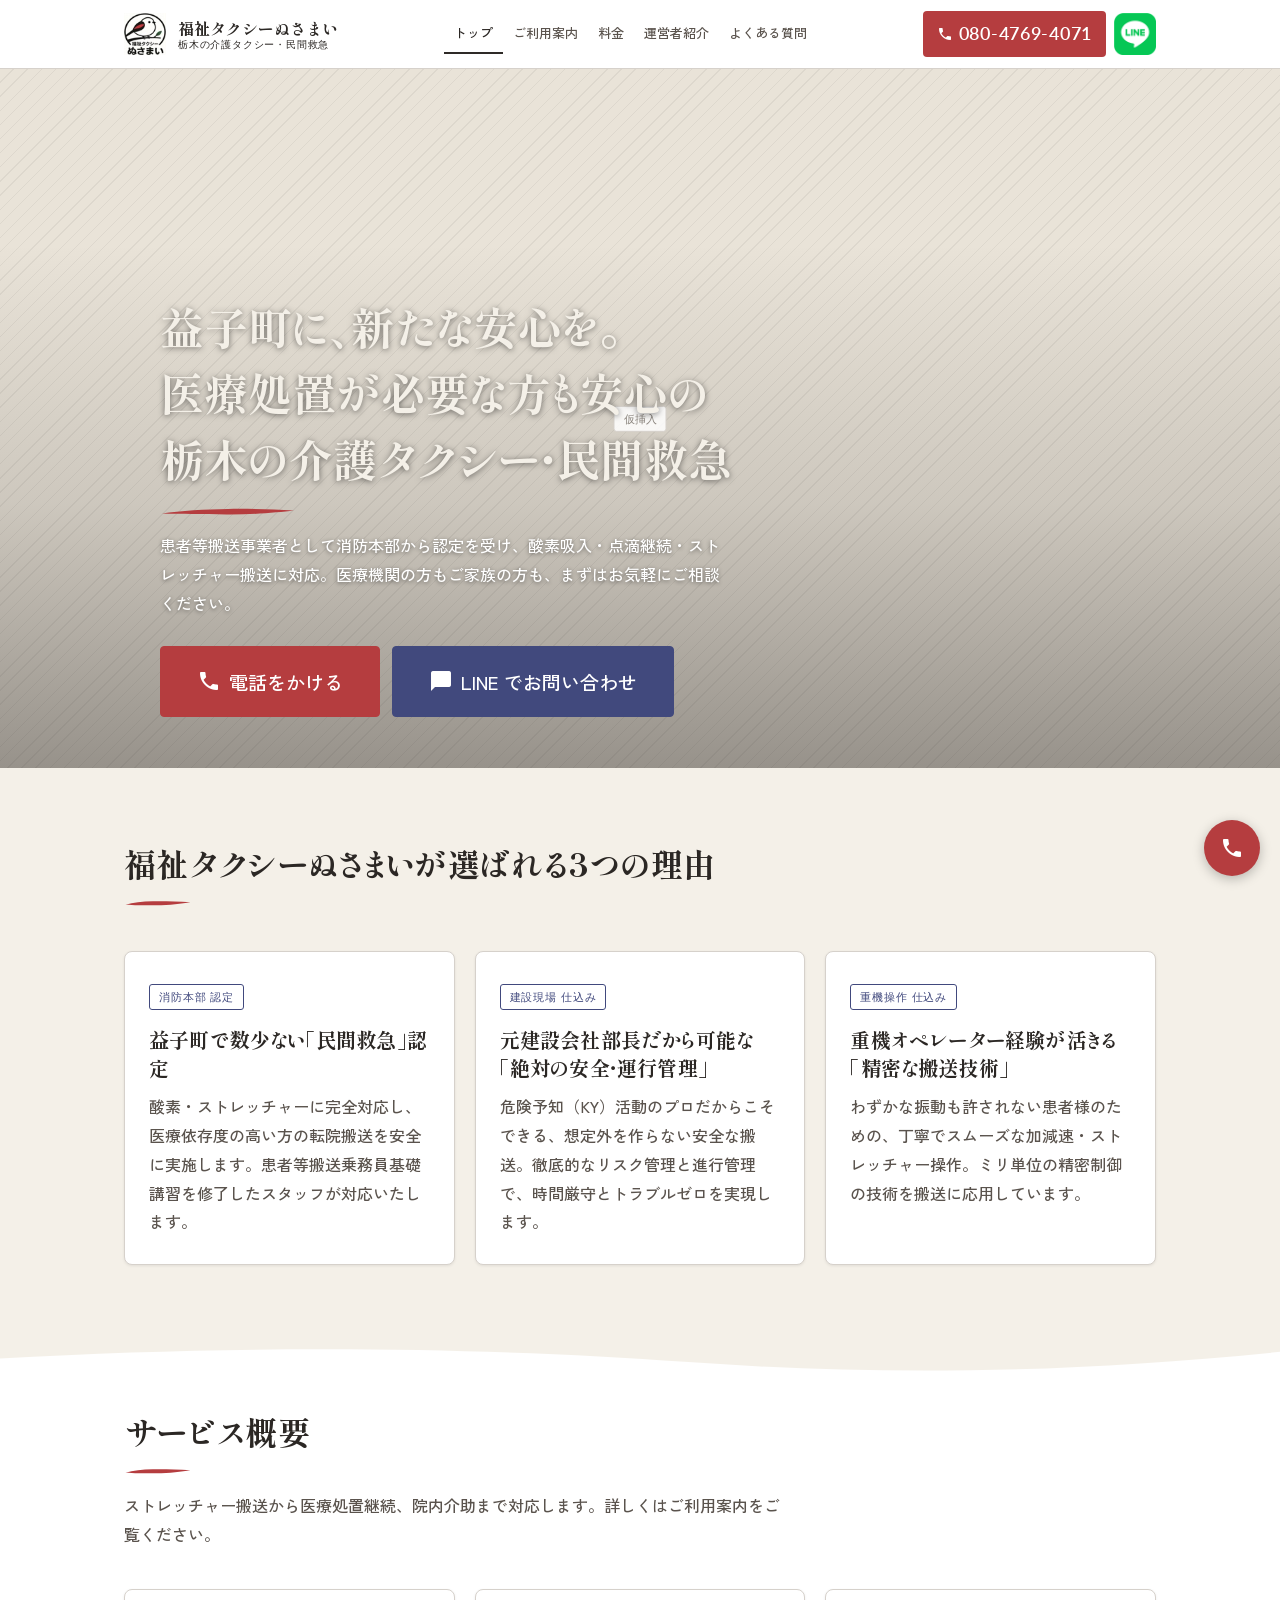
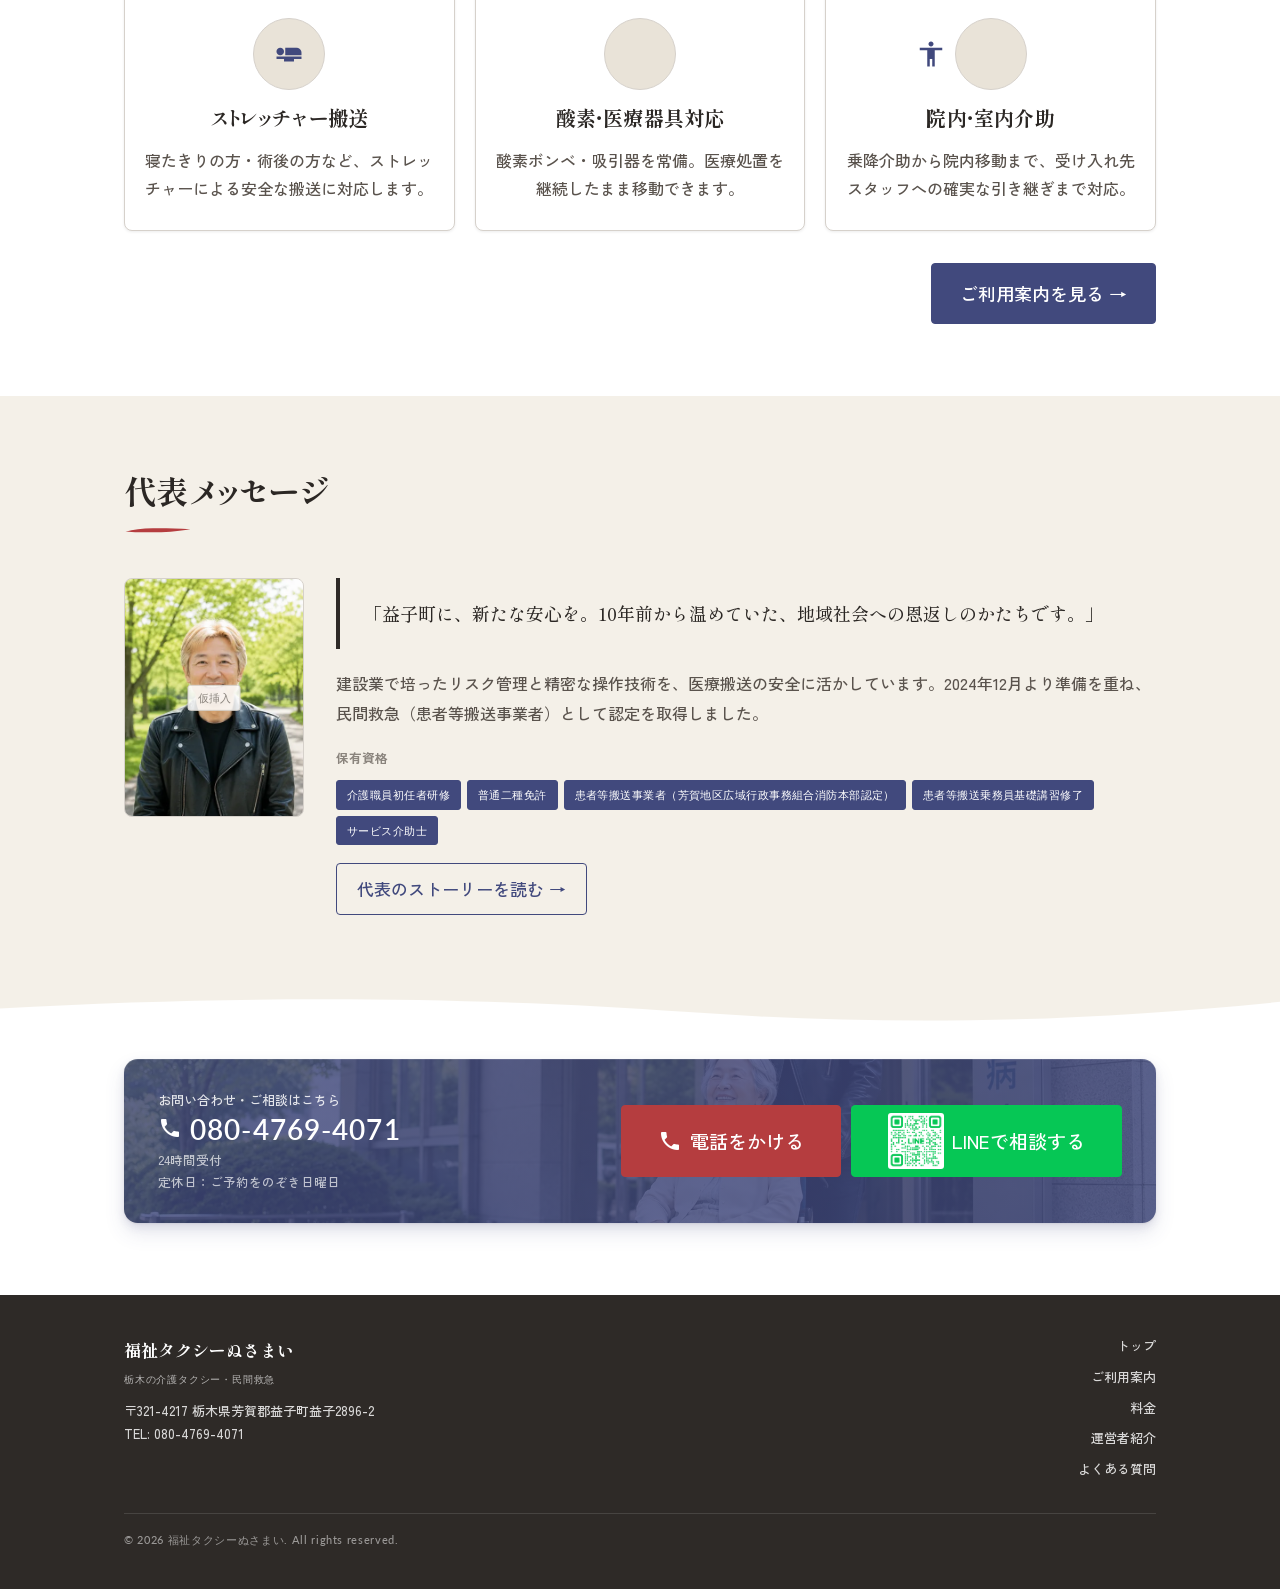
==== commit ea240dff: "deploy: font+style 反映（Shippori Mincho サブセット化・hero 刷新・CSS 整理） Co-Authored-By: Claude Sonnet 4.6 <nore" ====
--- a/index.html
+++ b/index.html
@@ -25,7 +25,7 @@
   <meta name="twitter:image" content="https://tokyo-mate-kikaku.github.io/nusamai-taxi-canp/img/fv_pc_dummy.webp">
   <link rel="preconnect" href="https://fonts.googleapis.com">
   <link rel="preconnect" href="https://fonts.gstatic.com" crossorigin>
-  <link href="https://fonts.googleapis.com/css2?family=Noto+Serif+JP:wght@400;600;700&family=Zen+Kaku+Gothic+New:wght@400;500;700&family=Lato:wght@400;700&display=swap" rel="stylesheet">
+  <link href="https://fonts.googleapis.com/css2?family=Shippori+Mincho:wght@700&text=%25%2C-./0123456789%3AABCDEHIJKLMNPQSTVY_abcdefghiklmnoprstuvwxy%7C%C2%A5%C2%A9%E2%80%94%E2%80%BB%E2%86%92%E2%87%84%E2%97%AF%E2%9C%93%E3%80%81%E3%80%82%E3%80%85%E3%80%8C%E3%80%8D%E3%80%92%E3%80%9C%E3%81%82%E3%81%84%E3%81%86%E3%81%88%E3%81%8A%E3%81%8B%E3%81%8C%E3%81%8D%E3%81%8E%E3%81%8F%E3%81%91%E3%81%93%E3%81%94%E3%81%95%E3%81%97%E3%81%98%E3%81%99%E3%81%9A%E3%81%9B%E3%81%9C%E3%81%9D%E3%81%9E%E3%81%9F%E3%81%A0%E3%81%A1%E3%81%A3%E3%81%A4%E3%81%A6%E3%81%A7%E3%81%A8%E3%81%A9%E3%81%AA%E3%81%AB%E3%81%AC%E3%81%AD%E3%81%AE%E3%81%AF%E3%81%B0%E3%81%B3%E3%81%B8%E3%81%BB%E3%81%BE%E3%81%BF%E3%82%80%E3%82%81%E3%82%82%E3%82%84%E3%82%88%E3%82%89%E3%82%8A%E3%82%8B%E3%82%8C%E3%82%8F%E3%82%92%E3%82%93%E3%82%A2%E3%82%A3%E3%82%A4%E3%82%A8%E3%82%AA%E3%82%AB%E3%82%AD%E3%82%AE%E3%82%AF%E3%82%B0%E3%82%B3%E3%82%B5%E3%82%B7%E3%82%B8%E3%82%B9%E3%82%BA%E3%82%BB%E3%82%BC%E3%82%BF%E3%83%81%E3%83%83%E3%83%86%E3%83%87%E3%83%88%E3%83%89%E3%83%8B%E3%83%8D%E3%83%90%E3%83%92%E3%83%93%E3%83%95%E3%83%96%E3%83%97%E3%83%99%E3%83%9A%E3%83%9C%E3%83%9D%E3%83%9E%E3%83%9F%E3%83%A0%E3%83%A1%E3%83%A2%E3%83%A3%E3%83%A5%E3%83%A7%E3%83%A9%E3%83%AA%E3%83%AB%E3%83%AC%E3%83%AD%E3%83%B3%E3%83%BB%E3%83%BC%E4%B8%80%E4%B8%81%E4%B8%88%E4%B8%8A%E4%B8%8B%E4%B8%8D%E4%B8%96%E4%B8%A1%E4%B8%AD%E4%B8%BB%E4%B9%97%E4%BA%86%E4%BA%88%E4%BA%8B%E4%BA%8C%E4%BA%BA%E4%BB%8A%E4%BB%8B%E4%BB%95%E4%BB%96%E4%BB%98%E4%BB%A3%E4%BB%A5%E4%BB%AE%E4%BB%B6%E4%BB%BB%E4%BC%91%E4%BC%9A%E4%BC%9D%E4%BD%8D%E4%BD%8E%E4%BD%8F%E4%BD%93%E4%BD%95%E4%BD%99%E4%BD%9C%E4%BD%BF%E4%BE%8B%E4%BE%9D%E4%BF%9D%E4%BF%A1%E4%BF%AE%E5%81%B4%E5%82%99%E5%83%8F%E5%85%83%E5%85%85%E5%85%88%E5%85%8D%E5%85%A5%E5%85%A8%E5%85%B1%E5%85%B7%E5%86%85%E5%86%86%E5%86%8D%E5%87%A6%E5%87%BA%E5%88%86%E5%88%87%E5%88%9D%E5%88%A5%E5%88%A9%E5%88%B6%E5%88%B8%E5%89%87%E5%89%8D%E5%89%B2%E5%8A%9B%E5%8A%A0%E5%8A%A9%E5%8B%95%E5%8B%99%E5%8C%97%E5%8C%BA%E5%8C%BB%E5%8D%94%E5%8D%98%E5%8D%B1%E5%8D%B3%E5%8E%9F%E5%8E%B3%E5%8F%82%E5%8F%8E%E5%8F%96%E5%8F%97%E5%8F%A3%E5%8F%AF%E5%8F%B7%E5%90%84%E5%90%88%E5%90%8C%E5%90%8D%E5%90%91%E5%90%AB%E5%90%B8%E5%91%8A%E5%91%BD%E5%93%81%E5%93%A1%E5%95%8F%E5%96%80%E5%96%B6%E5%99%A8%E5%9B%9B%E5%9B%9E%E5%9B%B0%E5%9B%BA%E5%9B%BD%E5%9C%A8%E5%9C%B0%E5%9E%8B%E5%9F%9F%E5%9F%B9%E5%9F%BA%E5%A0%B1%E5%A0%B4%E5%A2%83%E5%A2%97%E5%A3%AB%E5%A4%96%E5%A4%9C%E5%A4%A7%E5%A4%AB%E5%A5%A5%E5%A7%8B%E5%AD%90%E5%AD%98%E5%AE%85%E5%AE%87%E5%AE%88%E5%AE%89%E5%AE%8C%E5%AE%9A%E5%AE%9F%E5%AE%A2%E5%AE%A4%E5%AE%AE%E5%AE%B6%E5%AF%84%E5%AF%86%E5%AF%9D%E5%AF%A7%E5%AF%BE%E5%B0%8F%E5%B0%91%E5%B1%8B%E5%B1%9E%E5%B1%B1%E5%B2%A1%E5%B8%82%E5%B8%8C%E5%B8%AB%E5%B8%AD%E5%B8%AF%E5%B8%B8%E5%B9%B4%E5%B9%B9%E5%BA%83%E5%BA%95%E5%BA%A6%E5%BA%A7%E5%BB%BA%E5%BC%8F%E5%BC%95%E5%BD%93%E5%BD%B9%E5%BE%85%E5%BE%8C%E5%BE%93%E5%BE%97%E5%BE%A1%E5%BE%B9%E5%BF%83%E5%BF%85%E5%BF%9C%E6%80%9D%E6%80%A5%E6%80%A7%E6%81%A9%E6%82%A3%E6%83%91%E6%83%B3%E6%84%8F%E6%84%9B%E6%84%9F%E6%85%8B%E6%88%90%E6%88%B8%E6%89%80%E6%89%8B%E6%89%95%E6%89%BF%E6%8A%80%E6%8A%91%E6%8B%A0%E6%8B%AD%E6%8C%81%E6%8C%87%E6%8C%AF%E6%8C%BF%E6%8D%A8%E6%8F%90%E6%8F%9B%E6%8F%B4%E6%8F%BA%E6%90%AC%E6%90%AD%E6%90%BA%E6%93%8D%E6%94%AF%E6%94%B9%E6%94%BF%E6%95%85%E6%95%91%E6%95%B0%E6%95%B4%E6%96%99%E6%96%B0%E6%96%B9%E6%96%BD%E6%97%85%E6%97%8F%E6%97%A5%E6%97%A9%E6%98%8E%E6%99%82%E6%99%AE%E6%9B%9C%E6%9B%B8%E6%9B%BF%E6%9C%80%E6%9C%88%E6%9C%89%E6%9C%9B%E6%9C%9D%E6%9C%9F%E6%9C%A8%E6%9C%AC%E6%9D%90%E6%9D%A5%E6%9F%93%E6%A0%83%E6%A0%BC%E6%A1%88%E6%A4%85%E6%A5%AD%E6%A6%82%E6%A7%8B%E6%A7%98%E6%A8%99%E6%A9%9F%E6%AD%A2%E6%AD%A3%E6%AD%A9%E6%AD%B4%E6%AE%8A%E6%AE%B5%E6%AF%8E%E6%AF%92%E6%B0%8F%E6%B0%91%E6%B0%97%E6%B0%B4%E6%B1%97%E6%B1%BA%E6%B2%BB%E6%B3%81%E6%B3%95%E6%B4%BB%E6%B5%81%E6%B5%A6%E6%B5%B7%E6%B6%88%E6%B7%BB%E6%B8%85%E6%B8%88%E6%B8%9B%E6%B8%A9%E6%B9%BF%E6%BA%90%E6%BA%96%E6%BB%B4%E7%82%B9%E7%82%BA%E7%83%8F%E7%84%A1%E7%88%B6%E7%89%87%E7%89%B9%E7%8A%B6%E7%8C%9B%E7%8F%BE%E7%90%86%E7%92%B0%E7%94%9F%E7%94%A8%E7%94%B1%E7%94%B3%E7%94%BA%E7%94%BB%E7%95%8C%E7%95%AA%E7%95%B0%E7%96%BE%E7%97%85%E7%97%87%E7%97%B0%E7%99%82%E7%99%BA%E7%9A%84%E7%9B%8A%E7%9B%AE%E7%9B%B4%E7%9B%B8%E7%9C%8B%E7%9C%8C%E7%9C%9F%E7%9D%80%E7%9E%AD%E7%9F%A5%E7%A0%94%E7%A2%BA%E7%A4%8E%E7%A4%BA%E7%A4%BE%E7%A5%89%E7%A5%9E%E7%A6%8F%E7%A7%81%E7%A7%BB%E7%A8%AE%E7%A9%8D%E7%A9%BA%E7%AA%93%E7%AB%8B%E7%AC%AC%E7%AD%89%E7%AD%96%E7%AE%97%E7%AE%A1%E7%B2%BE%E7%B4%84%E7%B4%A0%E7%B4%B0%E7%B4%B9%E7%B5%84%E7%B5%8C%E7%B5%90%E7%B5%A1%E7%B5%B6%E7%B6%99%E7%B6%9A%E7%BD%AE%E7%BF%8C%E7%BF%92%E8%80%83%E8%80%85%E8%80%90%E8%80%97%E8%81%B7%E8%83%B8%E8%83%BD%E8%84%9A%E8%87%AA%E8%88%AC%E8%89%B2%E8%8A%B3%E8%8C%82%E8%8D%B7%E8%90%BD%E8%A1%8C%E8%A1%93%E8%A1%A8%E8%A3%85%E8%A3%95%E8%A6%81%E8%A6%8B%E8%A6%A7%E8%A6%AA%E8%A7%92%E8%A7%A3%E8%A8%80%E8%A8%88%E8%A8%98%E8%A8%AD%E8%A8%B1%E8%A9%B1%E8%A9%B3%E8%AA%8D%E8%AA%A0%E8%AA%AC%E8%AA%AD%E8%AA%BF%E8%AB%87%E8%AC%9B%E8%AD%B0%E8%AD%B7%E8%B2%9D%E8%B2%BB%E8%B3%80%E8%B3%83%E8%B3%87%E8%B3%AA%E8%B5%B0%E8%B5%B7%E8%B6%8A%E8%B7%9D%E8%B7%AF%E8%B7%B5%E8%BA%AB%E8%BB%8A%E8%BB%A2%E8%BB%BD%E8%BC%89%E8%BC%B8%E8%BE%BC%E8%BF%8E%E8%BF%91%E8%BF%94%E9%80%80%E9%80%81%E9%80%94%E9%80%9A%E9%80%9F%E9%80%A0%E9%80%A3%E9%80%B2%E9%81%8B%E9%81%93%E9%81%A9%E9%81%B8%E9%82%A3%E9%83%A1%E9%83%A8%E9%83%B7%E9%83%BD%E9%85%8D%E9%85%B8%E9%87%8D%E9%87%8E%E9%87%8F%E9%87%91%E9%87%A7%E9%95%B7%E9%96%8B%E9%96%93%E9%96%A2%E9%98%B2%E9%99%8D%E9%99%90%E9%99%A2%E9%99%BA%E9%9A%8E%E9%9A%9B%E9%9A%9C%E9%9A%A3%E9%9B%A2%E9%9B%A3%E9%9B%BB%E9%A0%85%E9%A0%88%E9%A0%98%E9%A0%AD%E9%A0%BC%E9%A1%8D%E9%A1%98%E9%A3%9B%E9%A7%90%E9%A8%93%E9%AB%98%E9%BD%A2%EF%BC%88%EF%BC%89%EF%BC%8B%EF%BC%8F%EF%BC%9A%EF%BC%9D%EF%BC%9F%EF%BD%9C&family=Zen+Kaku+Gothic+New:wght@400;500;700&family=Lato:wght@400;700&display=swap" rel="stylesheet">
   <link href="https://fonts.googleapis.com/icon?family=Material+Icons" rel="stylesheet">
   <link rel="stylesheet" href="css/style.css">
 
@@ -95,7 +95,7 @@
         <div class="logo-mark"><img src="img/logo.jpg" alt="福祉タクシーぬさまい ロゴ"></div>
         <div class="logo-text">
           <span class="logo-main">福祉タクシーぬさまい</span>
-          <span class="logo-sub">栃木の民間救急・介護タクシー</span>
+          <span class="logo-sub">栃木の介護タクシー・民間救急</span>
         </div>
       </a>
       <nav class="header-nav" role="navigation" aria-label="グローバルナビゲーション">
@@ -126,7 +126,7 @@
     <span class="ph-tag">仮挿入</span>
   </div>
   <div class="hero-body">
-    <h1 class="hero-catch">益子町に、新たな安心を。<br>医療処置が必要な方も安心の、<br>栃木の民間救急・介護タクシー</h1>
+    <h1 class="hero-catch">益子町に、新たな安心を。<br>医療処置が必要な方も安心の<br>栃木の介護タクシー・民間救急</h1>
     <p class="hero-sub">患者等搬送事業者として消防本部から認定を受け、酸素吸入・点滴継続・ストレッチャー搬送に対応。医療機関の方もご家族の方も、まずはお気軽にご相談ください。</p>
     <div class="hero-actions">
       <a href="tel:08047694071" class="btn btn-dark btn-lg"><span class="material-icons" aria-hidden="true">call</span> 電話をかける</a>
@@ -243,7 +243,7 @@
     <div class="footer-inner">
       <div class="footer-brand">
         <span class="logo-main">福祉タクシーぬさまい</span>
-        <span class="logo-sub">栃木の民間救急・介護タクシー</span>
+        <span class="logo-sub">栃木の介護タクシー・民間救急</span>
         <address class="footer-address" style="font-style:normal;">
           〒321-4217 栃木県芳賀郡益子町益子2896-2<br>
           TEL: 080-4769-4071
--- a/css/style.css
+++ b/css/style.css
@@ -1,6 +1,6 @@
 /* ====================================================
    福祉タクシーぬさまい — Global Stylesheet
-   Fonts: Noto Serif JP (headings) · Noto Sans JP (body)
+   Fonts: Shippori Mincho (headings) · Zen Kaku Gothic New (body)
    ==================================================== */
 
 /* ---------- Reset & Custom Properties ---------- */
@@ -26,7 +26,7 @@
   --line:        #06c755;  /* LINE 公式グリーン */
   --line-dark:   #05a647;  /* LINE ボタン hover */
 
-  --serif:      'Noto Serif JP', serif;        /* 見出し：温かみのある旧字系明朝 */
+  --serif:      'Shippori Mincho', serif;       /* 見出し：温かみのある旧字系明朝 */
   --sans:       'Zen Kaku Gothic New', sans-serif; /* 本文：可読性の高いヒューマニスト */
   --mono:       'Lato', sans-serif;                /* 数字・ラベル */
 
@@ -282,7 +282,7 @@
 
 .logo-text { line-height: 1.25; }
 .logo-main { font-family: var(--serif); font-weight: 700; font-size: 16px; display: block; }
-.logo-sub  { font-family: var(--mono); font-size: 10px; color: var(--muted); letter-spacing: .08em; display: block; }
+.logo-sub  { font-family: var(--mono); font-size: 10px; letter-spacing: .08em; display: block; }
 
 .header-nav {
   display: flex;
@@ -380,31 +380,23 @@
 
 /* ---------- Hero ---------- */
 .hero {
-  background: var(--bg-soft);
+  display: grid;
+  background: var(--ink);
   padding: 0;
-  overflow: hidden;
+  overflow: visible;
+  position: relative;
+  z-index: 2;
 }
 
 .hero-image-wrap {
+  grid-area: 1 / 1;
   width: 100%;
-  height: clamp(320px, 55vw, 600px);
+  height: clamp(500px, 72vw, 700px);
   background:
     repeating-linear-gradient(135deg, transparent 0 9px, rgba(0,0,0,.05) 9px 10px),
     var(--bg-alt);
-  display: flex;
-  align-items: center;
-  justify-content: center;
   position: relative;
-}
-
-.hero-image-wrap .img-label {
-  background: rgba(255,255,255,.9);
-  border: 1px solid var(--border);
-  padding: 6px 14px;
-  border-radius: 3px;
-  font-family: var(--mono);
-  font-size: 11px;
-  color: var(--muted);
+  overflow: hidden;
 }
 
 .hero-image-wrap picture {
@@ -420,28 +412,73 @@
   display: block;
 }
 
+/* 黒釉グラデーション幕 */
+.hero-image-wrap::after {
+  content: '';
+  position: absolute;
+  inset: 0;
+  background: linear-gradient(
+    to bottom,
+    rgba(46,42,39,0)    25%,
+    rgba(46,42,39,.15)  62%,
+    rgba(46,42,39,.44) 100%
+  );
+  z-index: 1;
+}
+
+/* ヒーロー下端の曲線波 */
+.hero::after {
+  content: "";
+  position: absolute;
+  left: 0;
+  right: 0;
+  bottom: -51px;
+  height: 52px;
+  background-color: var(--bg-soft);
+  -webkit-mask: url("data:image/svg+xml,%3Csvg xmlns='http://www.w3.org/2000/svg' viewBox='0 0 1440 48' preserveAspectRatio='none'%3E%3Cpath d='M0,0 H1440 V19 C1190,46 980,47 770,31 C560,15 300,9 0,27 Z' fill='%23fff'/%3E%3C/svg%3E") no-repeat;
+  -webkit-mask-size: 100% 100%;
+  mask: url("data:image/svg+xml,%3Csvg xmlns='http://www.w3.org/2000/svg' viewBox='0 0 1440 48' preserveAspectRatio='none'%3E%3Cpath d='M0,0 H1440 V19 C1190,46 980,47 770,31 C560,15 300,9 0,27 Z' fill='%23fff'/%3E%3C/svg%3E") no-repeat;
+  mask-size: 100% 100%;
+  z-index: 3;
+}
+
 .hero-body {
-  padding: 44px 24px 52px;
+  grid-area: 1 / 1;
+  align-self: end;
+  padding: 0 clamp(20px, 5vw, 60px) 52px;
   max-width: var(--max-w);
+  width: 100%;
   margin: 0 auto;
+  z-index: 2;
 }
 
 .hero-catch {
-  font-family: var(--serif);
-  font-size: 24px;
-  font-weight: 700;
-  line-height: 1.55;
-  margin-bottom: 10px;
-  letter-spacing: .01em;
-  font-feature-settings: "palt";
+  font-size: clamp(25px, 3.5vw, 44px);
+  line-height: 1.5;
+  color: var(--bg-soft);
+  margin-bottom: 12px;
+  letter-spacing: 0;
+  text-shadow: 0 1px 6px rgba(0,0,0,.52);
+}
+
+.hero-catch::after {
+  content: '';
+  display: block;
+  width: 136px;
+  height: 14px;
+  margin-top: 14px;
+  background-image: url("data:image/svg+xml,%3Csvg xmlns='http://www.w3.org/2000/svg' viewBox='0 0 136 14'%3E%3Cpath d='M2,8.6 C20,5.4 46,4.2 68,3.9 C90,3.6 112,4.2 134,5.6 C118,7.5 92,9.8 66,9.5 C44,9.2 18,9.3 2,8.6 Z' fill='%23b53d3f'/%3E%3C/svg%3E");
+  background-repeat: no-repeat;
+  background-size: contain;
 }
 
 .hero-sub {
   font-size: 16px;
-  color: var(--text-2);
+  color: var(--bg);
   margin-bottom: 28px;
   line-height: 1.8;
   max-width: 560px;
+  text-shadow: 0 1px 4px rgba(0,0,0,.48);
 }
 
 .hero-actions {
@@ -574,7 +611,7 @@
                     color-mix(in srgb, var(--accent) 82%, transparent)),   /* 呉須カラーフィルター（前面・現状の地色を半透明化） */
     url('../img/fv02.webp');                                               /* FV写真（背面・cover） */
   background-size: auto, cover;
-  background-position: center, center;
+  background-position: center;
   background-repeat: no-repeat;
   border: none;
   border-radius: var(--radius-l);
@@ -1109,19 +1146,6 @@
   margin-top: 12px;
 }
 
-.card-brand-ph {
-  margin-top: 12px;
-  border: 1.5px dashed var(--border);
-  border-radius: 4px;
-  height: 44px;
-  display: flex;
-  align-items: center;
-  justify-content: center;
-  font-size: 11px;
-  font-family: var(--mono);
-  color: var(--muted);
-  letter-spacing: .06em;
-}
 
 /* ---------- About — Cover ---------- */
 .about-cover {
@@ -1510,6 +1534,42 @@
   .page-nav-list { display: grid; grid-template-columns: 1fr 1fr; }
   .page-nav-link { justify-content: center; width: 100%; }
 
+  .hero {
+    display: flex;
+    flex-direction: column;
+    background: var(--bg-soft);
+  }
+  .hero-image-wrap {
+    height: 340px;
+    grid-area: unset;
+    flex-shrink: 0;
+  }
+  .hero-image-wrap::after {
+    background: linear-gradient(
+      to bottom,
+      rgba(46,42,39,0)   50%,
+      rgba(46,42,39,.30) 100%
+    );
+    -webkit-mask: none;
+    mask: none;
+  }
+  .hero-body {
+    position: relative;
+    grid-area: unset;
+    z-index: 2;
+    margin-top: -72px;
+    background: var(--bg-soft);
+    box-shadow: 0 -4px 16px rgba(46,42,39,.10);
+    padding: 24px 20px 44px;
+  }
+  .hero-catch {
+    color: var(--ink);
+    text-shadow: none;
+  }
+  .hero-sub {
+    color: var(--text);
+    text-shadow: none;
+  }
   .hero-actions { flex-direction: column; }
   .hero-actions .btn { width: 100%; }
 
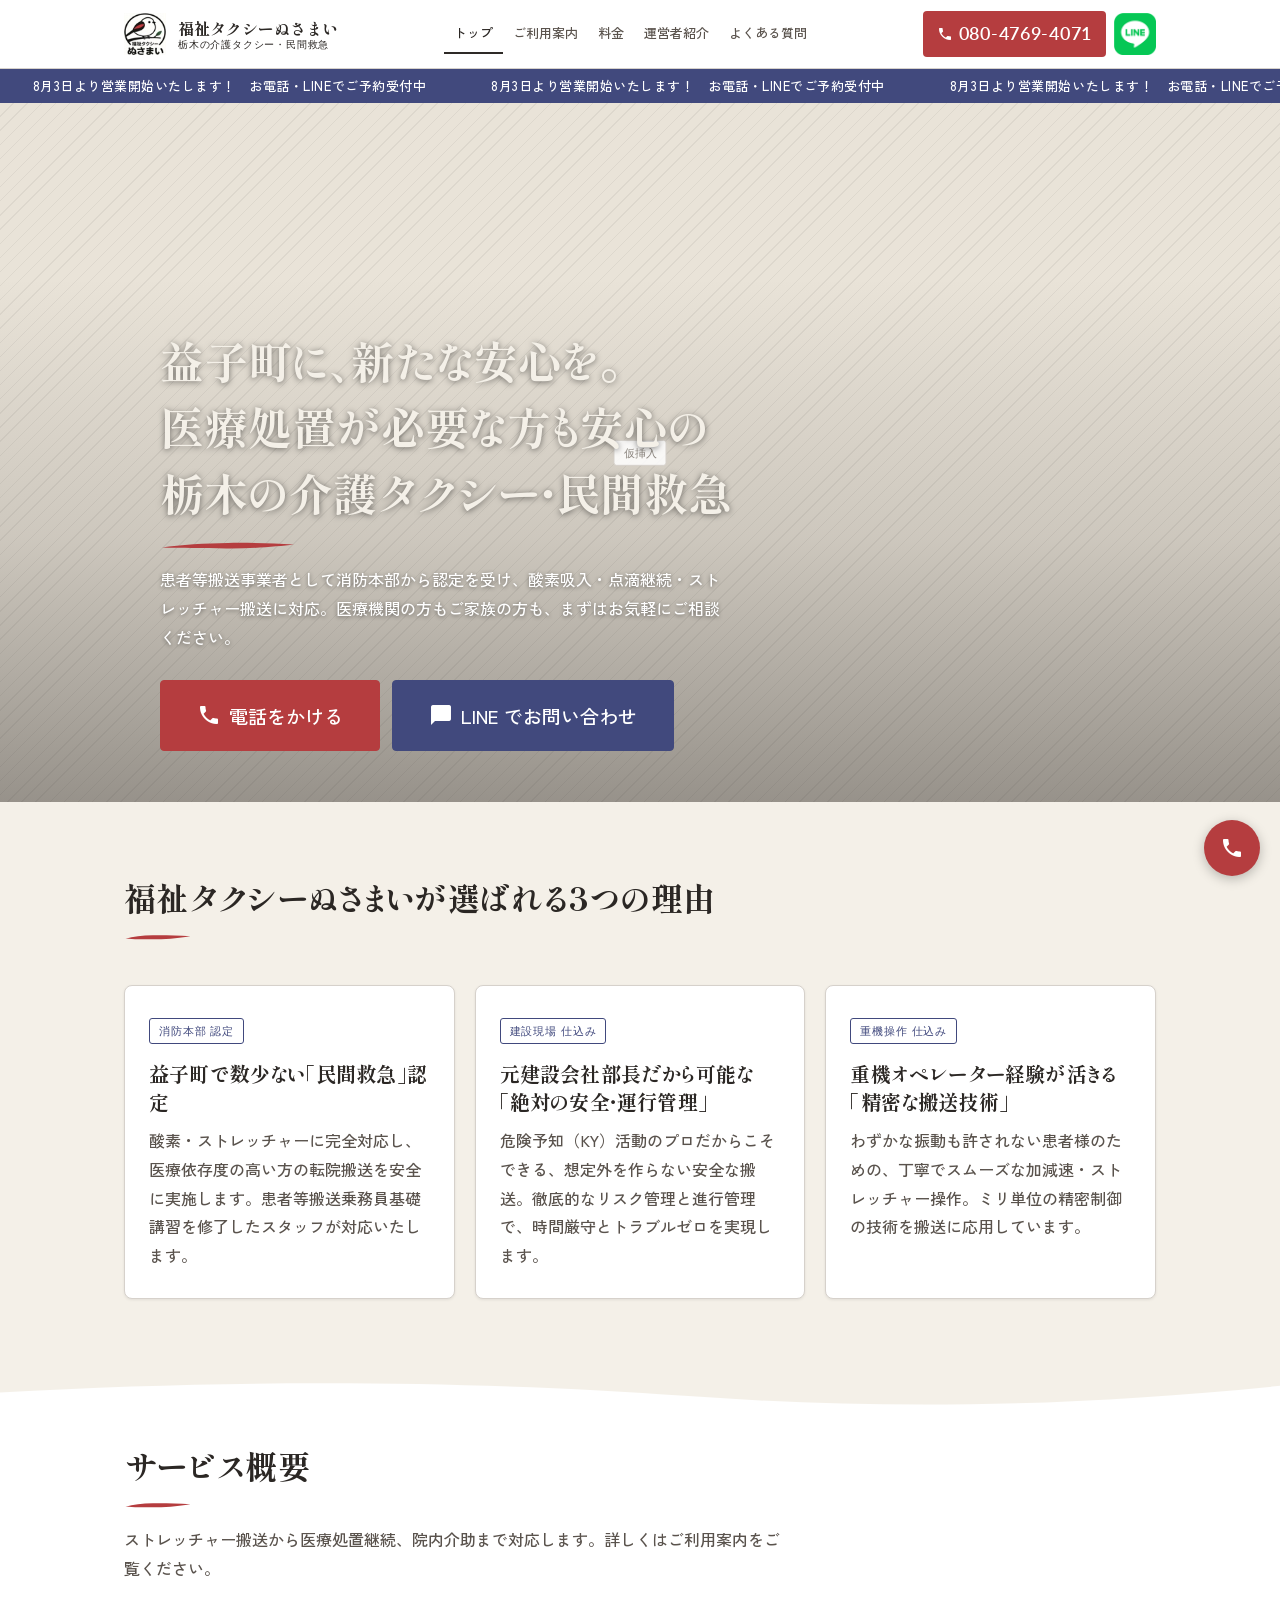
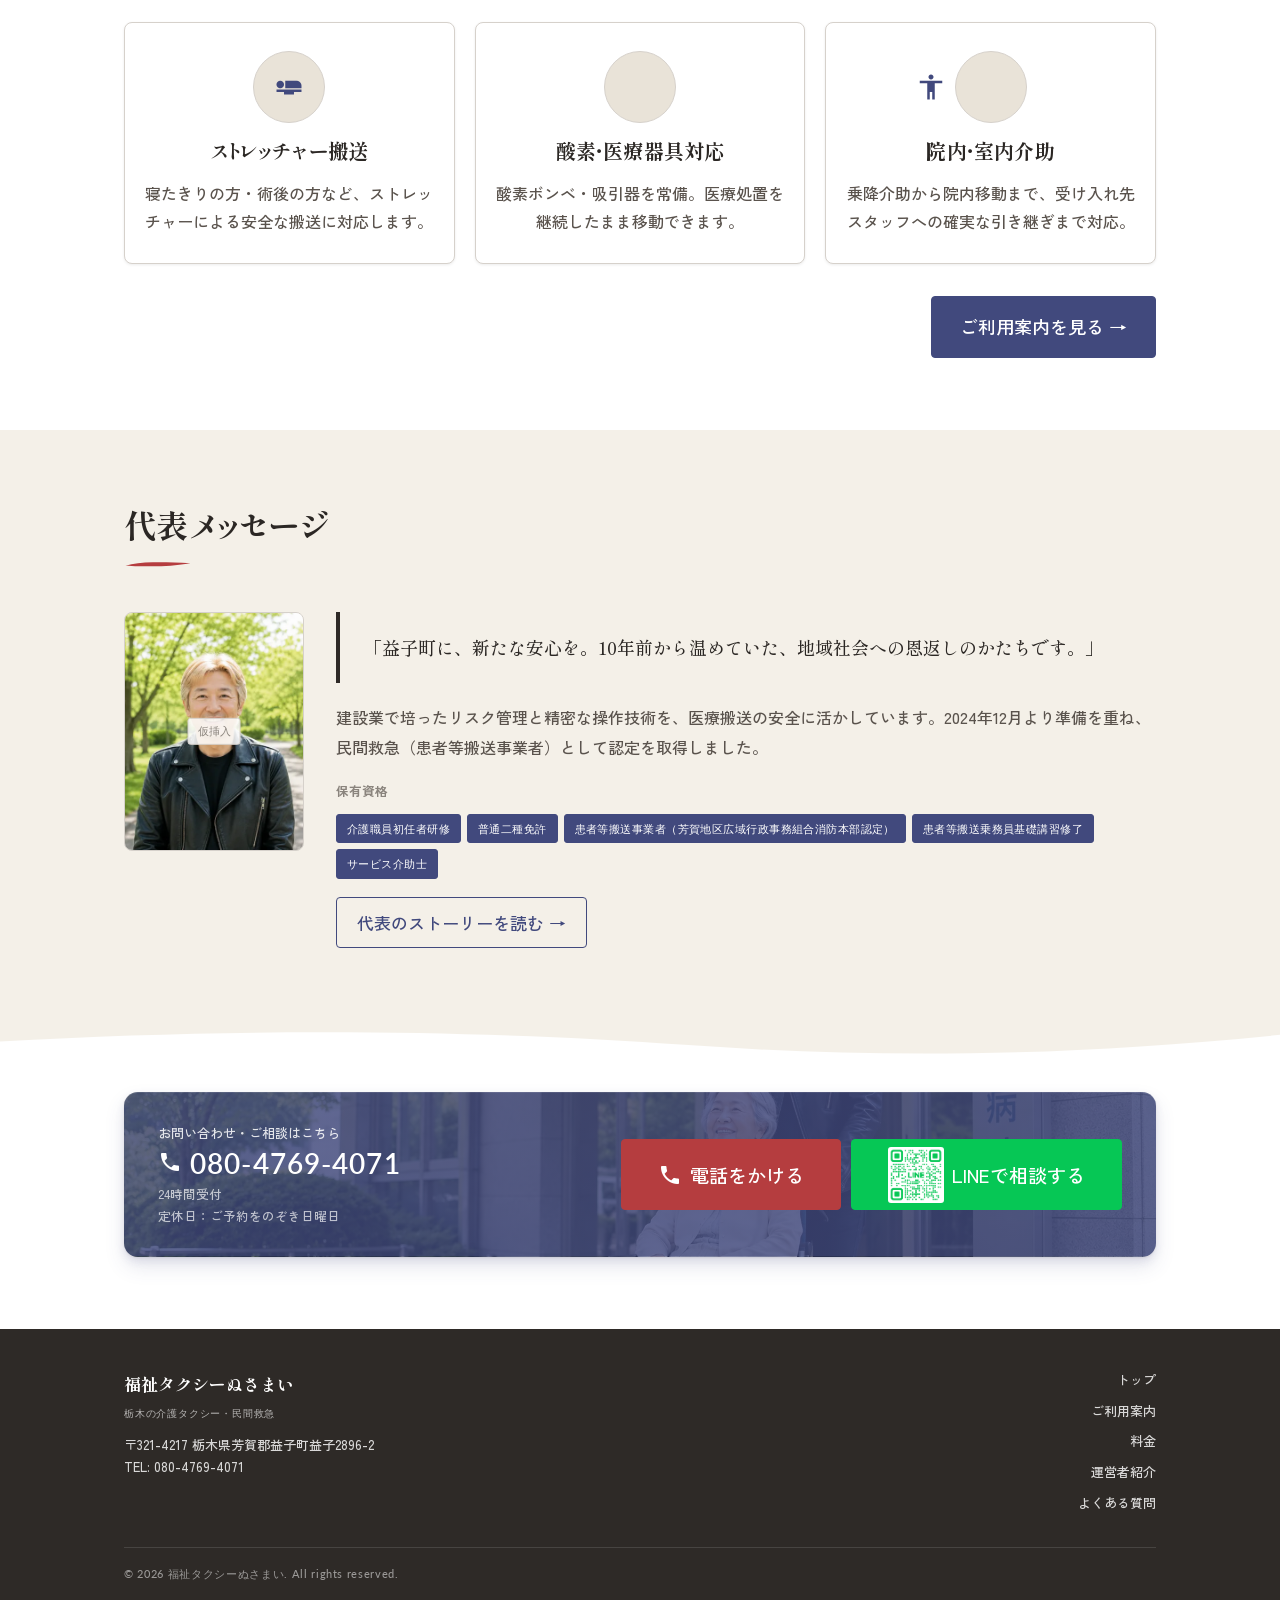
==== commit f9f63c10: "deploy: 営業開始ティッカー追加 Co-Authored-By: Claude Sonnet 4.6 <noreply@anthropic.com>" ====
--- a/index.html
+++ b/index.html
@@ -115,6 +115,14 @@
     </div>
   </div>
 </header>
+<div class="ticker-wrap" aria-label="お知らせ">
+  <div class="ticker">
+    <span>8月3日より営業開始いたします！　お電話・LINEでご予約受付中</span>
+    <span>8月3日より営業開始いたします！　お電話・LINEでご予約受付中</span>
+    <span>8月3日より営業開始いたします！　お電話・LINEでご予約受付中</span>
+    <span>8月3日より営業開始いたします！　お電話・LINEでご予約受付中</span>
+  </div>
+</div>
 
 <!-- ===== HERO ===== -->
 <section class="hero">
--- a/css/style.css
+++ b/css/style.css
@@ -377,6 +377,30 @@
 .menu-toggle[aria-expanded="true"] span:nth-child(2) { opacity: 0; }
 .menu-toggle[aria-expanded="true"] span:nth-child(3) { transform: translateY(-7px) rotate(-45deg); }
 
+
+/* ---------- Ticker ---------- */
+.ticker-wrap {
+  background: var(--accent);
+  overflow: hidden;
+  white-space: nowrap;
+}
+.ticker {
+  display: inline-flex;
+  animation: ticker-scroll 24s linear infinite;
+}
+.ticker span {
+  color: #fff;
+  font: 500 13px/2.6 var(--sans);
+  padding: 0 2.5em;
+  letter-spacing: .04em;
+}
+@keyframes ticker-scroll {
+  from { transform: translateX(0); }
+  to   { transform: translateX(-50%); }
+}
+@media (prefers-reduced-motion: reduce) {
+  .ticker { animation: none; }
+}
 
 /* ---------- Hero ---------- */
 .hero {
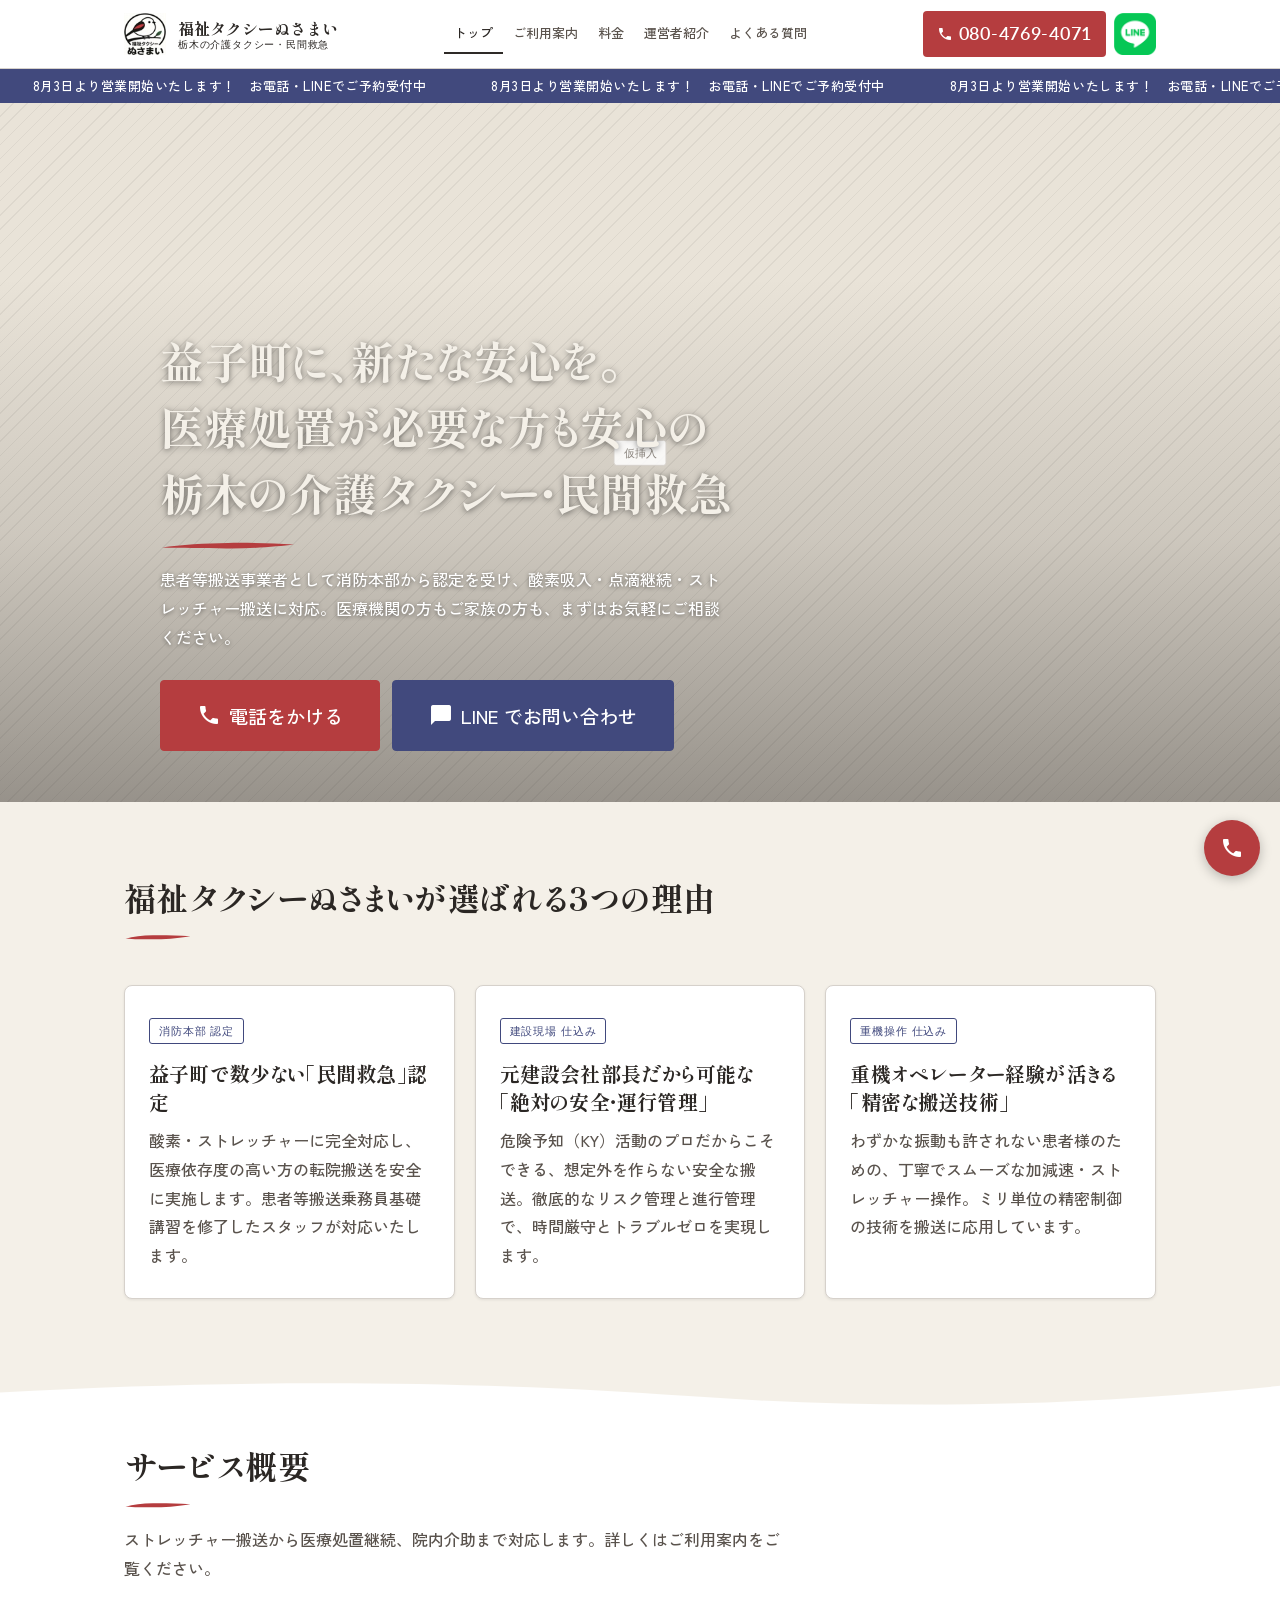
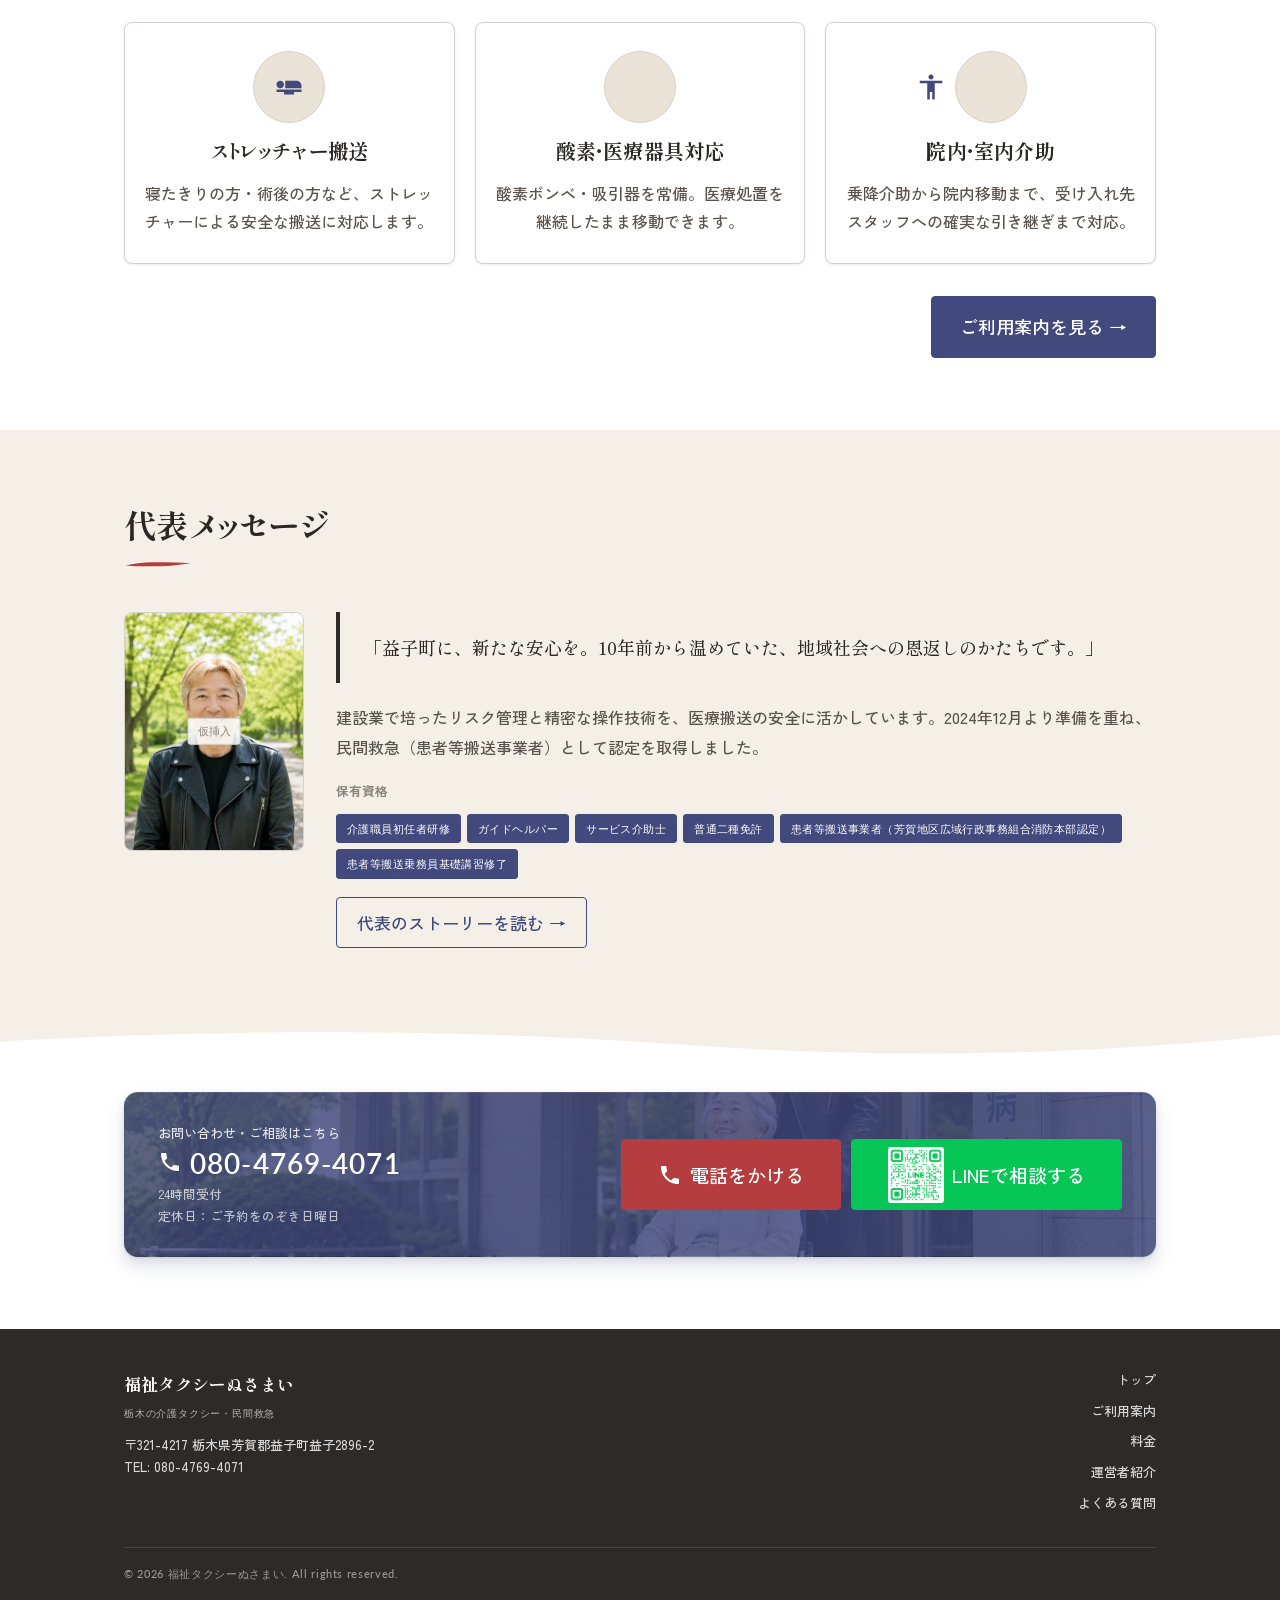
==== commit 21e5bd69: "sync: main snapshot (CLAUDE.md を除く) Co-Authored-By: Claude Sonnet 4.6 <noreply@anthropic.com>" ====
--- a/index.html
+++ b/index.html
@@ -216,10 +216,11 @@
         <p style="font-size: 12.5px; color: var(--muted); margin-bottom: 12px; font-weight: 600;">保有資格</p>
         <div class="badge-row" style="margin-bottom: 18px;">
           <span class="badge">介護職員初任者研修</span>
+          <span class="badge">ガイドヘルパー</span>
+          <span class="badge">サービス介助士</span>
           <span class="badge">普通二種免許</span>
           <span class="badge">患者等搬送事業者（芳賀地区広域行政事務組合消防本部認定）</span>
           <span class="badge">患者等搬送乗務員基礎講習修了</span>
-          <span class="badge">サービス介助士</span>
         </div>
         <a href="about.html" class="btn btn-ghost btn-sm btn-accent">代表のストーリーを読む →</a>
       </div>
--- a/css/style.css
+++ b/css/style.css
@@ -386,7 +386,7 @@
 }
 .ticker {
   display: inline-flex;
-  animation: ticker-scroll 24s linear infinite;
+  animation: ticker-scroll 40s linear infinite;
 }
 .ticker span {
   color: #fff;
@@ -980,6 +980,7 @@
 .area-row dd { font-size: 16px; }
 .area-row dd a { color: var(--brand); text-decoration: underline; text-underline-offset: 2px; }
 .area-row dd a:hover { color: var(--brand-dark); }
+.area-row dd a::after { font-family: 'Material Icons'; content: 'open_in_new'; font-size: 12px; vertical-align: middle; margin-left: 1px; display: inline-block; }
 
 
 /* ---------- Price Concept Diagram ---------- */
@@ -1001,9 +1002,9 @@
 }
 
 .price-concept-item.total {
-  background: var(--ink);
-  color: #fff;
-  border-color: var(--ink);
+  background: var(--accent);
+  color: #fff;
+  border-color: var(--accent);
 }
 
 .price-concept-item h3 {
@@ -1162,6 +1163,9 @@
   color: var(--text-2);
   line-height: 1.9;
 }
+.payment-card-list a { color: var(--brand); text-decoration: underline; text-underline-offset: 2px; }
+.payment-card-list a:hover { color: var(--brand-dark); }
+.payment-card-list a::after { font-family: 'Material Icons'; content: 'open_in_new'; font-size: 12px; vertical-align: middle; margin-left: 1px; display: inline-block; }
 
 .card-brand-img {
   display: block;
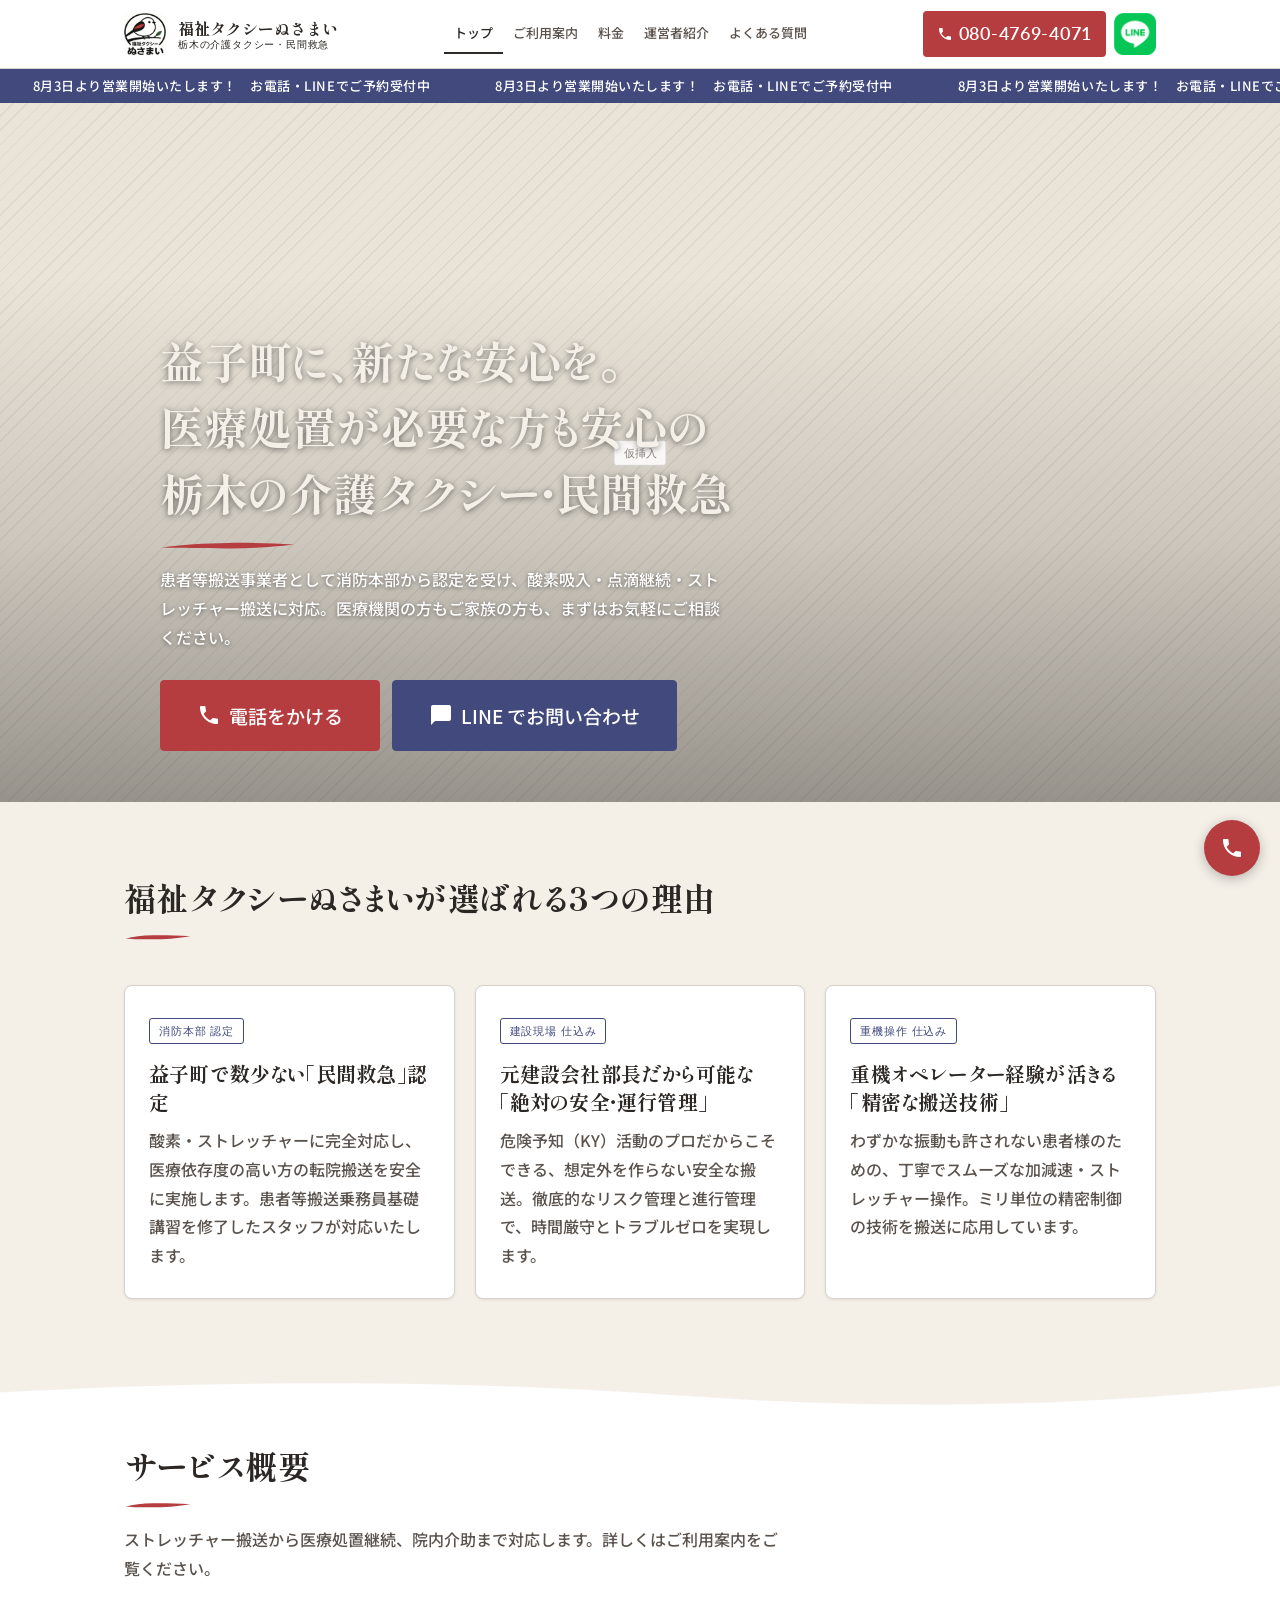
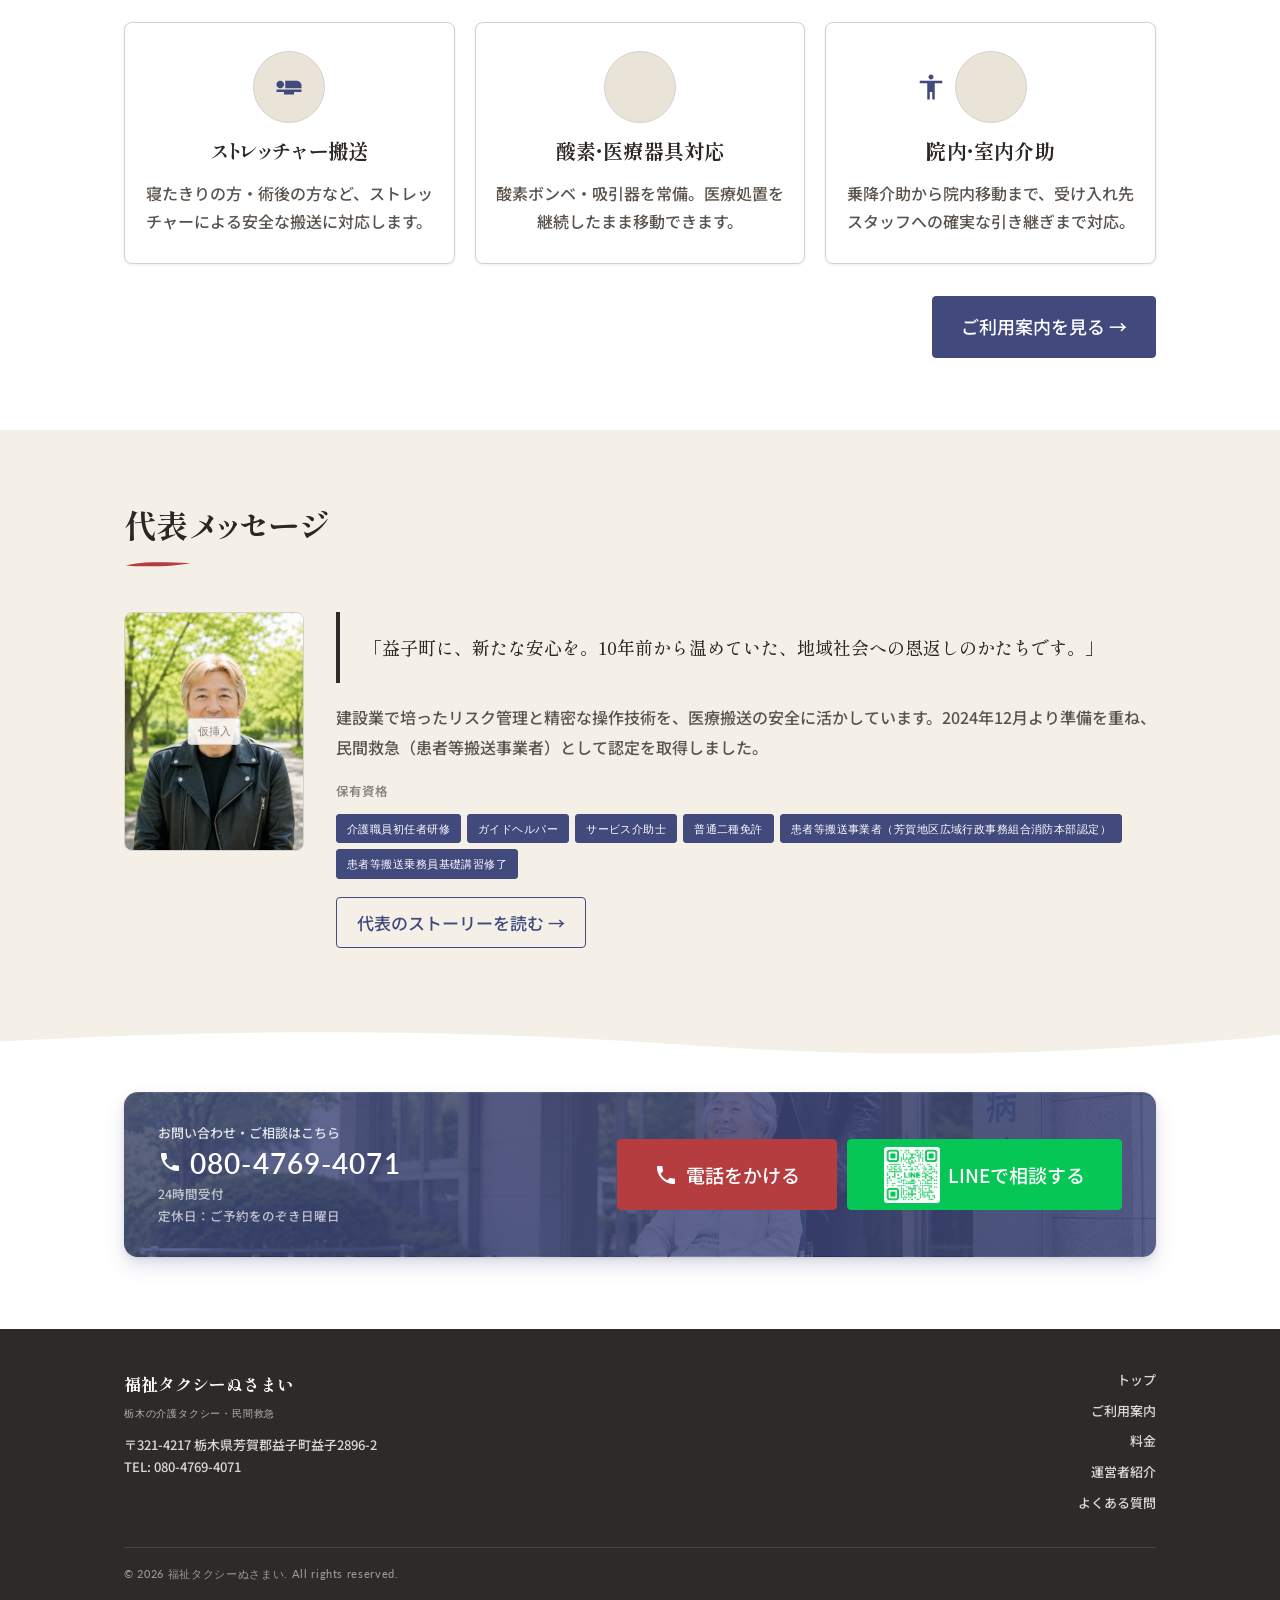
==== commit 4e6fc877: "style: 本文フォントを Zen Kaku Gothic New → Noto Sans JP に変更（全5ページ） Co-Authored-By: Claude Sonnet 4.6 <nore" ====
--- a/index.html
+++ b/index.html
@@ -1,280 +1,278 @@
-<!DOCTYPE html>
-<html lang="ja">
-<head>
-  <meta charset="UTF-8">
-  <meta name="viewport" content="width=device-width, initial-scale=1.0">
-  <meta name="robots" content="noindex">
-  <link rel="icon" type="image/png" href="img/favicon.png">
-  <title>福祉タクシーぬさまい｜栃木県益子町の介護タクシー・民間救急</title>
-  <meta name="description" content="栃木県益子町を拠点に、ストレッチャー搬送・酸素吸入・点滴継続に対応する介護タクシー／民間救急（患者等搬送事業者）。芳賀郡・栃木県全域の転院・通院・広域搬送をMSWやご家族からのご依頼で承ります。">
-  <link rel="canonical" href="https://tokyo-mate-kikaku.github.io/nusamai-taxi-canp/">
-
-  <!-- OGP -->
-  <meta property="og:type" content="website">
-  <meta property="og:site_name" content="福祉タクシーぬさまい">
-  <meta property="og:title" content="福祉タクシーぬさまい｜栃木県益子町の介護タクシー・民間救急">
-  <meta property="og:description" content="栃木県益子町を拠点に、ストレッチャー搬送・酸素吸入・点滴継続に対応する介護タクシー／民間救急。芳賀郡・栃木県全域の転院・通院・広域搬送を承ります。">
-  <meta property="og:url" content="https://tokyo-mate-kikaku.github.io/nusamai-taxi-canp/">
-  <meta property="og:image" content="https://tokyo-mate-kikaku.github.io/nusamai-taxi-canp/img/fv_pc_dummy.webp">
-  <meta property="og:locale" content="ja_JP">
-
-  <!-- Twitter Card -->
-  <meta name="twitter:card" content="summary_large_image">
-  <meta name="twitter:title" content="福祉タクシーぬさまい｜栃木県益子町の介護タクシー・民間救急">
-  <meta name="twitter:description" content="栃木県益子町を拠点に、ストレッチャー搬送・酸素吸入・点滴継続に対応する介護タクシー／民間救急。芳賀郡・栃木県全域の転院・通院・広域搬送を承ります。">
-  <meta name="twitter:image" content="https://tokyo-mate-kikaku.github.io/nusamai-taxi-canp/img/fv_pc_dummy.webp">
-  <link rel="preconnect" href="https://fonts.googleapis.com">
-  <link rel="preconnect" href="https://fonts.gstatic.com" crossorigin>
-  <link href="https://fonts.googleapis.com/css2?family=Shippori+Mincho:wght@700&text=%25%2C-./0123456789%3AABCDEHIJKLMNPQSTVY_abcdefghiklmnoprstuvwxy%7C%C2%A5%C2%A9%E2%80%94%E2%80%BB%E2%86%92%E2%87%84%E2%97%AF%E2%9C%93%E3%80%81%E3%80%82%E3%80%85%E3%80%8C%E3%80%8D%E3%80%92%E3%80%9C%E3%81%82%E3%81%84%E3%81%86%E3%81%88%E3%81%8A%E3%81%8B%E3%81%8C%E3%81%8D%E3%81%8E%E3%81%8F%E3%81%91%E3%81%93%E3%81%94%E3%81%95%E3%81%97%E3%81%98%E3%81%99%E3%81%9A%E3%81%9B%E3%81%9C%E3%81%9D%E3%81%9E%E3%81%9F%E3%81%A0%E3%81%A1%E3%81%A3%E3%81%A4%E3%81%A6%E3%81%A7%E3%81%A8%E3%81%A9%E3%81%AA%E3%81%AB%E3%81%AC%E3%81%AD%E3%81%AE%E3%81%AF%E3%81%B0%E3%81%B3%E3%81%B8%E3%81%BB%E3%81%BE%E3%81%BF%E3%82%80%E3%82%81%E3%82%82%E3%82%84%E3%82%88%E3%82%89%E3%82%8A%E3%82%8B%E3%82%8C%E3%82%8F%E3%82%92%E3%82%93%E3%82%A2%E3%82%A3%E3%82%A4%E3%82%A8%E3%82%AA%E3%82%AB%E3%82%AD%E3%82%AE%E3%82%AF%E3%82%B0%E3%82%B3%E3%82%B5%E3%82%B7%E3%82%B8%E3%82%B9%E3%82%BA%E3%82%BB%E3%82%BC%E3%82%BF%E3%83%81%E3%83%83%E3%83%86%E3%83%87%E3%83%88%E3%83%89%E3%83%8B%E3%83%8D%E3%83%90%E3%83%92%E3%83%93%E3%83%95%E3%83%96%E3%83%97%E3%83%99%E3%83%9A%E3%83%9C%E3%83%9D%E3%83%9E%E3%83%9F%E3%83%A0%E3%83%A1%E3%83%A2%E3%83%A3%E3%83%A5%E3%83%A7%E3%83%A9%E3%83%AA%E3%83%AB%E3%83%AC%E3%83%AD%E3%83%B3%E3%83%BB%E3%83%BC%E4%B8%80%E4%B8%81%E4%B8%88%E4%B8%8A%E4%B8%8B%E4%B8%8D%E4%B8%96%E4%B8%A1%E4%B8%AD%E4%B8%BB%E4%B9%97%E4%BA%86%E4%BA%88%E4%BA%8B%E4%BA%8C%E4%BA%BA%E4%BB%8A%E4%BB%8B%E4%BB%95%E4%BB%96%E4%BB%98%E4%BB%A3%E4%BB%A5%E4%BB%AE%E4%BB%B6%E4%BB%BB%E4%BC%91%E4%BC%9A%E4%BC%9D%E4%BD%8D%E4%BD%8E%E4%BD%8F%E4%BD%93%E4%BD%95%E4%BD%99%E4%BD%9C%E4%BD%BF%E4%BE%8B%E4%BE%9D%E4%BF%9D%E4%BF%A1%E4%BF%AE%E5%81%B4%E5%82%99%E5%83%8F%E5%85%83%E5%85%85%E5%85%88%E5%85%8D%E5%85%A5%E5%85%A8%E5%85%B1%E5%85%B7%E5%86%85%E5%86%86%E5%86%8D%E5%87%A6%E5%87%BA%E5%88%86%E5%88%87%E5%88%9D%E5%88%A5%E5%88%A9%E5%88%B6%E5%88%B8%E5%89%87%E5%89%8D%E5%89%B2%E5%8A%9B%E5%8A%A0%E5%8A%A9%E5%8B%95%E5%8B%99%E5%8C%97%E5%8C%BA%E5%8C%BB%E5%8D%94%E5%8D%98%E5%8D%B1%E5%8D%B3%E5%8E%9F%E5%8E%B3%E5%8F%82%E5%8F%8E%E5%8F%96%E5%8F%97%E5%8F%A3%E5%8F%AF%E5%8F%B7%E5%90%84%E5%90%88%E5%90%8C%E5%90%8D%E5%90%91%E5%90%AB%E5%90%B8%E5%91%8A%E5%91%BD%E5%93%81%E5%93%A1%E5%95%8F%E5%96%80%E5%96%B6%E5%99%A8%E5%9B%9B%E5%9B%9E%E5%9B%B0%E5%9B%BA%E5%9B%BD%E5%9C%A8%E5%9C%B0%E5%9E%8B%E5%9F%9F%E5%9F%B9%E5%9F%BA%E5%A0%B1%E5%A0%B4%E5%A2%83%E5%A2%97%E5%A3%AB%E5%A4%96%E5%A4%9C%E5%A4%A7%E5%A4%AB%E5%A5%A5%E5%A7%8B%E5%AD%90%E5%AD%98%E5%AE%85%E5%AE%87%E5%AE%88%E5%AE%89%E5%AE%8C%E5%AE%9A%E5%AE%9F%E5%AE%A2%E5%AE%A4%E5%AE%AE%E5%AE%B6%E5%AF%84%E5%AF%86%E5%AF%9D%E5%AF%A7%E5%AF%BE%E5%B0%8F%E5%B0%91%E5%B1%8B%E5%B1%9E%E5%B1%B1%E5%B2%A1%E5%B8%82%E5%B8%8C%E5%B8%AB%E5%B8%AD%E5%B8%AF%E5%B8%B8%E5%B9%B4%E5%B9%B9%E5%BA%83%E5%BA%95%E5%BA%A6%E5%BA%A7%E5%BB%BA%E5%BC%8F%E5%BC%95%E5%BD%93%E5%BD%B9%E5%BE%85%E5%BE%8C%E5%BE%93%E5%BE%97%E5%BE%A1%E5%BE%B9%E5%BF%83%E5%BF%85%E5%BF%9C%E6%80%9D%E6%80%A5%E6%80%A7%E6%81%A9%E6%82%A3%E6%83%91%E6%83%B3%E6%84%8F%E6%84%9B%E6%84%9F%E6%85%8B%E6%88%90%E6%88%B8%E6%89%80%E6%89%8B%E6%89%95%E6%89%BF%E6%8A%80%E6%8A%91%E6%8B%A0%E6%8B%AD%E6%8C%81%E6%8C%87%E6%8C%AF%E6%8C%BF%E6%8D%A8%E6%8F%90%E6%8F%9B%E6%8F%B4%E6%8F%BA%E6%90%AC%E6%90%AD%E6%90%BA%E6%93%8D%E6%94%AF%E6%94%B9%E6%94%BF%E6%95%85%E6%95%91%E6%95%B0%E6%95%B4%E6%96%99%E6%96%B0%E6%96%B9%E6%96%BD%E6%97%85%E6%97%8F%E6%97%A5%E6%97%A9%E6%98%8E%E6%99%82%E6%99%AE%E6%9B%9C%E6%9B%B8%E6%9B%BF%E6%9C%80%E6%9C%88%E6%9C%89%E6%9C%9B%E6%9C%9D%E6%9C%9F%E6%9C%A8%E6%9C%AC%E6%9D%90%E6%9D%A5%E6%9F%93%E6%A0%83%E6%A0%BC%E6%A1%88%E6%A4%85%E6%A5%AD%E6%A6%82%E6%A7%8B%E6%A7%98%E6%A8%99%E6%A9%9F%E6%AD%A2%E6%AD%A3%E6%AD%A9%E6%AD%B4%E6%AE%8A%E6%AE%B5%E6%AF%8E%E6%AF%92%E6%B0%8F%E6%B0%91%E6%B0%97%E6%B0%B4%E6%B1%97%E6%B1%BA%E6%B2%BB%E6%B3%81%E6%B3%95%E6%B4%BB%E6%B5%81%E6%B5%A6%E6%B5%B7%E6%B6%88%E6%B7%BB%E6%B8%85%E6%B8%88%E6%B8%9B%E6%B8%A9%E6%B9%BF%E6%BA%90%E6%BA%96%E6%BB%B4%E7%82%B9%E7%82%BA%E7%83%8F%E7%84%A1%E7%88%B6%E7%89%87%E7%89%B9%E7%8A%B6%E7%8C%9B%E7%8F%BE%E7%90%86%E7%92%B0%E7%94%9F%E7%94%A8%E7%94%B1%E7%94%B3%E7%94%BA%E7%94%BB%E7%95%8C%E7%95%AA%E7%95%B0%E7%96%BE%E7%97%85%E7%97%87%E7%97%B0%E7%99%82%E7%99%BA%E7%9A%84%E7%9B%8A%E7%9B%AE%E7%9B%B4%E7%9B%B8%E7%9C%8B%E7%9C%8C%E7%9C%9F%E7%9D%80%E7%9E%AD%E7%9F%A5%E7%A0%94%E7%A2%BA%E7%A4%8E%E7%A4%BA%E7%A4%BE%E7%A5%89%E7%A5%9E%E7%A6%8F%E7%A7%81%E7%A7%BB%E7%A8%AE%E7%A9%8D%E7%A9%BA%E7%AA%93%E7%AB%8B%E7%AC%AC%E7%AD%89%E7%AD%96%E7%AE%97%E7%AE%A1%E7%B2%BE%E7%B4%84%E7%B4%A0%E7%B4%B0%E7%B4%B9%E7%B5%84%E7%B5%8C%E7%B5%90%E7%B5%A1%E7%B5%B6%E7%B6%99%E7%B6%9A%E7%BD%AE%E7%BF%8C%E7%BF%92%E8%80%83%E8%80%85%E8%80%90%E8%80%97%E8%81%B7%E8%83%B8%E8%83%BD%E8%84%9A%E8%87%AA%E8%88%AC%E8%89%B2%E8%8A%B3%E8%8C%82%E8%8D%B7%E8%90%BD%E8%A1%8C%E8%A1%93%E8%A1%A8%E8%A3%85%E8%A3%95%E8%A6%81%E8%A6%8B%E8%A6%A7%E8%A6%AA%E8%A7%92%E8%A7%A3%E8%A8%80%E8%A8%88%E8%A8%98%E8%A8%AD%E8%A8%B1%E8%A9%B1%E8%A9%B3%E8%AA%8D%E8%AA%A0%E8%AA%AC%E8%AA%AD%E8%AA%BF%E8%AB%87%E8%AC%9B%E8%AD%B0%E8%AD%B7%E8%B2%9D%E8%B2%BB%E8%B3%80%E8%B3%83%E8%B3%87%E8%B3%AA%E8%B5%B0%E8%B5%B7%E8%B6%8A%E8%B7%9D%E8%B7%AF%E8%B7%B5%E8%BA%AB%E8%BB%8A%E8%BB%A2%E8%BB%BD%E8%BC%89%E8%BC%B8%E8%BE%BC%E8%BF%8E%E8%BF%91%E8%BF%94%E9%80%80%E9%80%81%E9%80%94%E9%80%9A%E9%80%9F%E9%80%A0%E9%80%A3%E9%80%B2%E9%81%8B%E9%81%93%E9%81%A9%E9%81%B8%E9%82%A3%E9%83%A1%E9%83%A8%E9%83%B7%E9%83%BD%E9%85%8D%E9%85%B8%E9%87%8D%E9%87%8E%E9%87%8F%E9%87%91%E9%87%A7%E9%95%B7%E9%96%8B%E9%96%93%E9%96%A2%E9%98%B2%E9%99%8D%E9%99%90%E9%99%A2%E9%99%BA%E9%9A%8E%E9%9A%9B%E9%9A%9C%E9%9A%A3%E9%9B%A2%E9%9B%A3%E9%9B%BB%E9%A0%85%E9%A0%88%E9%A0%98%E9%A0%AD%E9%A0%BC%E9%A1%8D%E9%A1%98%E9%A3%9B%E9%A7%90%E9%A8%93%E9%AB%98%E9%BD%A2%EF%BC%88%EF%BC%89%EF%BC%8B%EF%BC%8F%EF%BC%9A%EF%BC%9D%EF%BC%9F%EF%BD%9C&family=Zen+Kaku+Gothic+New:wght@400;500;700&family=Lato:wght@400;700&display=swap" rel="stylesheet">
-  <link href="https://fonts.googleapis.com/icon?family=Material+Icons" rel="stylesheet">
-  <link rel="stylesheet" href="css/style.css">
-
-  <!-- 構造化データ（TaxiService） -->
-  <script type="application/ld+json">
-  {
-    "@context": "https://schema.org",
-    "@type": "TaxiService",
-    "name": "福祉タクシーぬさまい",
-    "description": "栃木県益子町を拠点に、ストレッチャー搬送・酸素吸入・点滴継続に対応する介護タクシー／民間救急（患者等搬送事業者）。",
-    "url": "https://tokyo-mate-kikaku.github.io/nusamai-taxi-canp/",
-    "image": "https://tokyo-mate-kikaku.github.io/nusamai-taxi-canp/img/fv_pc_dummy.webp",
-    "telephone": "+81-80-4769-4071",
-    "areaServed": [
-      { "@type": "AdministrativeArea", "name": "栃木県芳賀郡益子町" },
-      { "@type": "AdministrativeArea", "name": "栃木県" }
-    ],
-    "provider": {
-      "@type": "LocalBusiness",
-      "name": "福祉タクシーぬさまい",
-      "image": "https://tokyo-mate-kikaku.github.io/nusamai-taxi-canp/img/logo.jpg",
-      "telephone": "+81-80-4769-4071",
-      "url": "https://tokyo-mate-kikaku.github.io/nusamai-taxi-canp/",
-      "founder": { "@type": "Person", "name": "浦上 猛" },
-      "foundingDate": "2025-08",
-      "address": {
-        "@type": "PostalAddress",
-        "postalCode": "321-4217",
-        "addressRegion": "栃木県",
-        "addressLocality": "芳賀郡益子町",
-        "streetAddress": "益子2896-2",
-        "addressCountry": "JP"
-      }
-    }
-  }
-  </script>
-
-  <!-- ===== TRACKING ===== -->
-  <!-- Google Search Console 認証 : -->
-  <meta name="google-site-verification" content="2zkhqX7VvUgENSOrvvJ1nqqEa8RQcRwvDcQsqCewWVw">
-
-  <!-- Google Analytics 4 -->
-  <script async src="https://www.googletagmanager.com/gtag/js?id=G-GGK96P9J8S"></script>
-  <script>
-    window.dataLayer = window.dataLayer || [];
-    function gtag(){dataLayer.push(arguments);}
-    gtag('js', new Date());
-    gtag('config', 'G-GGK96P9J8S');
-  </script>
-
-  <!-- Microsoft Clarity -->
-  <script type="text/javascript">
-    (function(c,l,a,r,i,t,y){
-      c[a]=c[a]||function(){(c[a].q=c[a].q||[]).push(arguments)};
-      t=l.createElement(r);t.async=1;t.src="https://www.clarity.ms/tag/"+i;
-      y=l.getElementsByTagName(r)[0];y.parentNode.insertBefore(t,y);
-    })(window, document, "clarity", "script", "xcbvhcziiq");
-  </script>
-</head>
-<body>
-
-<!-- ===== SITE HEADER ===== -->
-<header class="site-header">
-  <div class="container">
-    <div class="header-inner">
-      <a href="index.html" class="header-logo">
-        <div class="logo-mark"><img src="img/logo.jpg" alt="福祉タクシーぬさまい ロゴ"></div>
-        <div class="logo-text">
-          <span class="logo-main">福祉タクシーぬさまい</span>
-          <span class="logo-sub">栃木の介護タクシー・民間救急</span>
-        </div>
-      </a>
-      <nav class="header-nav" role="navigation" aria-label="グローバルナビゲーション">
-        <a href="index.html" class="current">トップ</a>
-        <a href="guide.html">ご利用案内</a>
-        <a href="price.html">料金</a>
-        <a href="about.html">運営者紹介</a>
-        <a href="faq.html">よくある質問</a>
-      </nav>
-      <div class="header-cta">
-        <a href="tel:08047694071" class="header-phone"><span class="material-icons" aria-hidden="true">call</span> 080-4769-4071</a>
-        <a href="https://lin.ee/9xXF9nc" target="_blank" rel="noopener noreferrer" class="header-line" aria-label="LINEで相談する"><img src="img/LINE_Brand_icon.png" alt=""></a>
-      </div>
-      <button class="menu-toggle" aria-label="メニューを開く" aria-expanded="false">
-        <span></span><span></span><span></span>
-      </button>
-    </div>
-  </div>
-</header>
-<div class="ticker-wrap" aria-label="お知らせ">
-  <div class="ticker">
-    <span>8月3日より営業開始いたします！　お電話・LINEでご予約受付中</span>
-    <span>8月3日より営業開始いたします！　お電話・LINEでご予約受付中</span>
-    <span>8月3日より営業開始いたします！　お電話・LINEでご予約受付中</span>
-    <span>8月3日より営業開始いたします！　お電話・LINEでご予約受付中</span>
-  </div>
-</div>
-
-<!-- ===== HERO ===== -->
-<section class="hero">
-  <div class="hero-image-wrap">
-    <picture>
-      <source media="(max-width: 680px)" srcset="img/fv_sp_dummy.webp">
-      <img src="img/fv_pc_dummy.webp" alt="車いすの利用者を福祉車両へご案内する代表" class="hero-img" width="1440" height="802" fetchpriority="high" decoding="async">
-    </picture>
-    <span class="ph-tag">仮挿入</span>
-  </div>
-  <div class="hero-body">
-    <h1 class="hero-catch">益子町に、新たな安心を。<br>医療処置が必要な方も安心の<br>栃木の介護タクシー・民間救急</h1>
-    <p class="hero-sub">患者等搬送事業者として消防本部から認定を受け、酸素吸入・点滴継続・ストレッチャー搬送に対応。医療機関の方もご家族の方も、まずはお気軽にご相談ください。</p>
-    <div class="hero-actions">
-      <a href="tel:08047694071" class="btn btn-dark btn-lg"><span class="material-icons" aria-hidden="true">call</span> 電話をかける</a>
-      <a href="https://lin.ee/9xXF9nc" target="_blank" rel="noopener noreferrer" class="btn btn-accent-solid btn-lg"><span class="material-icons" aria-hidden="true">chat_bubble</span>LINE でお問い合わせ</a>
-    </div>
-  </div>
-</section>
-
-<!-- ===== 3つの理由 ===== -->
-<section class="section bg-soft wave-down">
-  <div class="section-inner">
-    <div class="section-header">
-      <h2 class="section-title">福祉タクシーぬさまいが選ばれる3つの理由</h2>
-    </div>
-    <div class="grid-3">
-      <div class="reason-card">
-        <div class="reason-num">消防本部 認定</div>
-        <h3>益子町で数少ない「民間救急」認定</h3>
-        <p>酸素・ストレッチャーに完全対応し、医療依存度の高い方の転院搬送を安全に実施します。患者等搬送乗務員基礎講習を修了したスタッフが対応いたします。</p>
-      </div>
-      <div class="reason-card">
-        <div class="reason-num">建設現場 仕込み</div>
-        <h3>元建設会社部長だから可能な「絶対の安全・運行管理」</h3>
-        <p>危険予知（KY）活動のプロだからこそできる、想定外を作らない安全な搬送。徹底的なリスク管理と進行管理で、時間厳守とトラブルゼロを実現します。</p>
-      </div>
-      <div class="reason-card">
-        <div class="reason-num">重機操作 仕込み</div>
-        <h3>重機オペレーター経験が活きる「精密な搬送技術」</h3>
-        <p>わずかな振動も許されない患者様のための、丁寧でスムーズな加減速・ストレッチャー操作。ミリ単位の精密制御の技術を搬送に応用しています。</p>
-      </div>
-    </div>
-  </div>
-</section>
-
-<!-- ===== サービス概要 ===== -->
-<section class="section">
-  <div class="section-inner">
-    <div class="section-header">
-      <h2 class="section-title">サービス概要</h2>
-      <p class="section-lead">ストレッチャー搬送から医療処置継続、院内介助まで対応します。詳しくはご利用案内をご覧ください。</p>
-    </div>
-    <div class="grid-3" style="margin-bottom: 32px;">
-      <div class="service-card">
-        <div class="service-icon"><span class="material-icons" aria-hidden="true">airline_seat_flat</span></div>
-        <h3>ストレッチャー搬送</h3>
-        <p style="font-size: 16px; color: var(--text-2); line-height: 1.75;">寝たきりの方・術後の方など、ストレッチャーによる安全な搬送に対応します。</p>
-      </div>
-      <div class="service-card">
-        <div class="service-icon"><span class="material-icons" aria-hidden="true">medical_services</span></div>
-        <h3>酸素・医療器具対応</h3>
-        <p style="font-size: 16px; color: var(--text-2); line-height: 1.75;">酸素ボンベ・吸引器を常備。医療処置を継続したまま移動できます。</p>
-      </div>
-      <div class="service-card">
-        <div class="service-icon"><span class="material-icons" aria-hidden="true">accessibility_new</span></div>
-        <h3>院内・室内介助</h3>
-        <p style="font-size: 16px; color: var(--text-2); line-height: 1.75;">乗降介助から院内移動まで、受け入れ先スタッフへの確実な引き継ぎまで対応。</p>
-      </div>
-    </div>
-    <div style="display: flex; justify-content: flex-end;">
-      <a href="guide.html" class="btn btn-accent-fill">ご利用案内を見る →</a>
-    </div>
-  </div>
-</section>
-
-<!-- ===== 代表メッセージ ===== -->
-<section class="section bg-soft wave-down">
-  <div class="section-inner">
-    <div class="section-header">
-      <h2 class="section-title">代表メッセージ</h2>
-    </div>
-    <div style="display: flex; gap: 32px; align-items: flex-start; flex-wrap: wrap;">
-      <div style="width: 180px; flex-shrink: 0; position: relative;">
-        <img src="img/profile_dummy_sm.webp" alt="福祉タクシーぬさまい 代表 浦上猛" width="180" height="240" loading="lazy" style="width: 100%; height: auto; border-radius: var(--radius); border: 1.4px solid var(--border); display: block;">
-        <span class="ph-tag">仮挿入</span>
-      </div>
-      <div style="flex: 1; min-width: 260px;">
-        <div class="quote-block" style="margin-bottom: 20px;">「益子町に、新たな安心を。10年前から温めていた、地域社会への恩返しのかたちです。」</div>
-        <p style="font-size: 16px; color: var(--text-2); line-height: 1.85; margin-bottom: 18px;">建設業で培ったリスク管理と精密な操作技術を、医療搬送の安全に活かしています。2024年12月より準備を重ね、民間救急（患者等搬送事業者）として認定を取得しました。</p>
-        <p style="font-size: 12.5px; color: var(--muted); margin-bottom: 12px; font-weight: 600;">保有資格</p>
-        <div class="badge-row" style="margin-bottom: 18px;">
-          <span class="badge">介護職員初任者研修</span>
-          <span class="badge">ガイドヘルパー</span>
-          <span class="badge">サービス介助士</span>
-          <span class="badge">普通二種免許</span>
-          <span class="badge">患者等搬送事業者（芳賀地区広域行政事務組合消防本部認定）</span>
-          <span class="badge">患者等搬送乗務員基礎講習修了</span>
-        </div>
-        <a href="about.html" class="btn btn-ghost btn-sm btn-accent">代表のストーリーを読む →</a>
-      </div>
-    </div>
-  </div>
-</section>
-
-<!-- ===== フッターCTA ===== -->
-<section class="section">
-  <div class="section-inner">
-    <div class="footer-cta">
-      <div>
-        <p class="footer-cta-label">お問い合わせ・ご相談はこちら</p>
-        <div class="footer-cta-tel"><span class="material-icons" aria-hidden="true">call</span> 080-4769-4071</div>
-        <p class="footer-cta-hours">24時間受付</p>
-        <p class="footer-cta-hours">定休日：ご予約をのぞき日曜日</p>
-      </div>
-      <div class="footer-cta-actions">
-        <a href="tel:08047694071" class="btn btn-dark btn-lg"><span class="material-icons" aria-hidden="true">call</span> 電話をかける</a>
-        <a href="https://lin.ee/9xXF9nc" target="_blank" rel="noopener noreferrer" class="btn btn-line btn-lg"><span class="material-icons" aria-hidden="true">chat_bubble</span><img class="btn-line-qr" src="img/line_qr.png" alt="" aria-hidden="true">LINEで相談する</a>
-      </div>
-    </div>
-  </div>
-</section>
-
-<!-- ===== SITE FOOTER ===== -->
-<footer class="site-footer">
-  <div class="container">
-    <div class="footer-inner">
-      <div class="footer-brand">
-        <span class="logo-main">福祉タクシーぬさまい</span>
-        <span class="logo-sub">栃木の介護タクシー・民間救急</span>
-        <address class="footer-address" style="font-style:normal;">
-          〒321-4217 栃木県芳賀郡益子町益子2896-2<br>
-          TEL: 080-4769-4071
-        </address>
-      </div>
-      <nav class="footer-nav" aria-label="フッターナビゲーション">
-        <a href="index.html">トップ</a>
-        <a href="guide.html">ご利用案内</a>
-        <a href="price.html">料金</a>
-        <a href="about.html">運営者紹介</a>
-        <a href="faq.html">よくある質問</a>
-      </nav>
-    </div>
-    <p class="footer-bottom">© <span id="copyright-year">2026</span> 福祉タクシーぬさまい. All rights reserved.</p>
-  </div>
-</footer>
-
-<!-- ===== FLOATING CTA ===== -->
-<div class="floating-cta" aria-label="お問い合わせ">
-  <a href="tel:08047694071" class="floating-phone" aria-label="電話する"><span class="material-icons" aria-hidden="true">call</span></a>
-</div>
-
-<script src="js/main.js"></script>
-</body>
-</html>
+<!DOCTYPE html>
+<html lang="ja">
+<head>
+  <meta charset="UTF-8">
+  <meta name="viewport" content="width=device-width, initial-scale=1.0">
+  <meta name="robots" content="noindex">
+  <link rel="icon" type="image/png" href="img/favicon.png">
+  <title>福祉タクシーぬさまい｜栃木県益子町の介護タクシー・民間救急</title>
+  <meta name="description" content="栃木県益子町を拠点に、ストレッチャー搬送・酸素吸入・点滴継続に対応する介護タクシー／民間救急（患者等搬送事業者）。芳賀郡・栃木県全域の転院・通院・広域搬送をMSWやご家族からのご依頼で承ります。">
+  <link rel="canonical" href="https://tokyo-mate-kikaku.github.io/nusamai-taxi-canp/">
+
+  <!-- OGP -->
+  <meta property="og:type" content="website">
+  <meta property="og:site_name" content="福祉タクシーぬさまい">
+  <meta property="og:title" content="福祉タクシーぬさまい｜栃木県益子町の介護タクシー・民間救急">
+  <meta property="og:description" content="栃木県益子町を拠点に、ストレッチャー搬送・酸素吸入・点滴継続に対応する介護タクシー／民間救急。芳賀郡・栃木県全域の転院・通院・広域搬送を承ります。">
+  <meta property="og:url" content="https://tokyo-mate-kikaku.github.io/nusamai-taxi-canp/">
+  <meta property="og:image" content="https://tokyo-mate-kikaku.github.io/nusamai-taxi-canp/img/fv_pc_dummy.webp">
+  <meta property="og:locale" content="ja_JP">
+
+  <!-- Twitter Card -->
+  <meta name="twitter:card" content="summary_large_image">
+  <meta name="twitter:title" content="福祉タクシーぬさまい｜栃木県益子町の介護タクシー・民間救急">
+  <meta name="twitter:description" content="栃木県益子町を拠点に、ストレッチャー搬送・酸素吸入・点滴継続に対応する介護タクシー／民間救急。芳賀郡・栃木県全域の転院・通院・広域搬送を承ります。">
+  <meta name="twitter:image" content="https://tokyo-mate-kikaku.github.io/nusamai-taxi-canp/img/fv_pc_dummy.webp">
+  <link rel="preconnect" href="https://fonts.googleapis.com">
+  <link rel="preconnect" href="https://fonts.gstatic.com" crossorigin>
+  <link href="https://fonts.googleapis.com/css2?family=Shippori+Mincho:wght@700&text=%25%2C-./0123456789%3AABCDEHIJKLMNPQSTVY_abcdefghiklmnoprstuvwxy%7C%C2%A5%C2%A9%E2%80%94%E2%80%BB%E2%86%92%E2%87%84%E2%97%AF%E2%9C%93%E3%80%81%E3%80%82%E3%80%85%E3%80%8C%E3%80%8D%E3%80%92%E3%80%9C%E3%81%82%E3%81%84%E3%81%86%E3%81%88%E3%81%8A%E3%81%8B%E3%81%8C%E3%81%8D%E3%81%8E%E3%81%8F%E3%81%91%E3%81%93%E3%81%94%E3%81%95%E3%81%97%E3%81%98%E3%81%99%E3%81%9A%E3%81%9B%E3%81%9C%E3%81%9D%E3%81%9E%E3%81%9F%E3%81%A0%E3%81%A1%E3%81%A3%E3%81%A4%E3%81%A6%E3%81%A7%E3%81%A8%E3%81%A9%E3%81%AA%E3%81%AB%E3%81%AC%E3%81%AD%E3%81%AE%E3%81%AF%E3%81%B0%E3%81%B3%E3%81%B8%E3%81%BB%E3%81%BE%E3%81%BF%E3%82%80%E3%82%81%E3%82%82%E3%82%84%E3%82%88%E3%82%89%E3%82%8A%E3%82%8B%E3%82%8C%E3%82%8F%E3%82%92%E3%82%93%E3%82%A2%E3%82%A3%E3%82%A4%E3%82%A8%E3%82%AA%E3%82%AB%E3%82%AD%E3%82%AE%E3%82%AF%E3%82%B0%E3%82%B3%E3%82%B5%E3%82%B7%E3%82%B8%E3%82%B9%E3%82%BA%E3%82%BB%E3%82%BC%E3%82%BF%E3%83%81%E3%83%83%E3%83%86%E3%83%87%E3%83%88%E3%83%89%E3%83%8B%E3%83%8D%E3%83%90%E3%83%92%E3%83%93%E3%83%95%E3%83%96%E3%83%97%E3%83%99%E3%83%9A%E3%83%9C%E3%83%9D%E3%83%9E%E3%83%9F%E3%83%A0%E3%83%A1%E3%83%A2%E3%83%A3%E3%83%A5%E3%83%A7%E3%83%A9%E3%83%AA%E3%83%AB%E3%83%AC%E3%83%AD%E3%83%B3%E3%83%BB%E3%83%BC%E4%B8%80%E4%B8%81%E4%B8%88%E4%B8%8A%E4%B8%8B%E4%B8%8D%E4%B8%96%E4%B8%A1%E4%B8%AD%E4%B8%BB%E4%B9%97%E4%BA%86%E4%BA%88%E4%BA%8B%E4%BA%8C%E4%BA%BA%E4%BB%8A%E4%BB%8B%E4%BB%95%E4%BB%96%E4%BB%98%E4%BB%A3%E4%BB%A5%E4%BB%AE%E4%BB%B6%E4%BB%BB%E4%BC%91%E4%BC%9A%E4%BC%9D%E4%BD%8D%E4%BD%8E%E4%BD%8F%E4%BD%93%E4%BD%95%E4%BD%99%E4%BD%9C%E4%BD%BF%E4%BE%8B%E4%BE%9D%E4%BF%9D%E4%BF%A1%E4%BF%AE%E5%81%B4%E5%82%99%E5%83%8F%E5%85%83%E5%85%85%E5%85%88%E5%85%8D%E5%85%A5%E5%85%A8%E5%85%B1%E5%85%B7%E5%86%85%E5%86%86%E5%86%8D%E5%87%A6%E5%87%BA%E5%88%86%E5%88%87%E5%88%9D%E5%88%A5%E5%88%A9%E5%88%B6%E5%88%B8%E5%89%87%E5%89%8D%E5%89%B2%E5%8A%9B%E5%8A%A0%E5%8A%A9%E5%8B%95%E5%8B%99%E5%8C%97%E5%8C%BA%E5%8C%BB%E5%8D%94%E5%8D%98%E5%8D%B1%E5%8D%B3%E5%8E%9F%E5%8E%B3%E5%8F%82%E5%8F%8E%E5%8F%96%E5%8F%97%E5%8F%A3%E5%8F%AF%E5%8F%B7%E5%90%84%E5%90%88%E5%90%8C%E5%90%8D%E5%90%91%E5%90%AB%E5%90%B8%E5%91%8A%E5%91%BD%E5%93%81%E5%93%A1%E5%95%8F%E5%96%80%E5%96%B6%E5%99%A8%E5%9B%9B%E5%9B%9E%E5%9B%B0%E5%9B%BA%E5%9B%BD%E5%9C%A8%E5%9C%B0%E5%9E%8B%E5%9F%9F%E5%9F%B9%E5%9F%BA%E5%A0%B1%E5%A0%B4%E5%A2%83%E5%A2%97%E5%A3%AB%E5%A4%96%E5%A4%9C%E5%A4%A7%E5%A4%AB%E5%A5%A5%E5%A7%8B%E5%AD%90%E5%AD%98%E5%AE%85%E5%AE%87%E5%AE%88%E5%AE%89%E5%AE%8C%E5%AE%9A%E5%AE%9F%E5%AE%A2%E5%AE%A4%E5%AE%AE%E5%AE%B6%E5%AF%84%E5%AF%86%E5%AF%9D%E5%AF%A7%E5%AF%BE%E5%B0%8F%E5%B0%91%E5%B1%8B%E5%B1%9E%E5%B1%B1%E5%B2%A1%E5%B8%82%E5%B8%8C%E5%B8%AB%E5%B8%AD%E5%B8%AF%E5%B8%B8%E5%B9%B4%E5%B9%B9%E5%BA%83%E5%BA%95%E5%BA%A6%E5%BA%A7%E5%BB%BA%E5%BC%8F%E5%BC%95%E5%BD%93%E5%BD%B9%E5%BE%85%E5%BE%8C%E5%BE%93%E5%BE%97%E5%BE%A1%E5%BE%B9%E5%BF%83%E5%BF%85%E5%BF%9C%E6%80%9D%E6%80%A5%E6%80%A7%E6%81%A9%E6%82%A3%E6%83%91%E6%83%B3%E6%84%8F%E6%84%9B%E6%84%9F%E6%85%8B%E6%88%90%E6%88%B8%E6%89%80%E6%89%8B%E6%89%95%E6%89%BF%E6%8A%80%E6%8A%91%E6%8B%A0%E6%8B%AD%E6%8C%81%E6%8C%87%E6%8C%AF%E6%8C%BF%E6%8D%A8%E6%8F%90%E6%8F%9B%E6%8F%B4%E6%8F%BA%E6%90%AC%E6%90%AD%E6%90%BA%E6%93%8D%E6%94%AF%E6%94%B9%E6%94%BF%E6%95%85%E6%95%91%E6%95%B0%E6%95%B4%E6%96%99%E6%96%B0%E6%96%B9%E6%96%BD%E6%97%85%E6%97%8F%E6%97%A5%E6%97%A9%E6%98%8E%E6%99%82%E6%99%AE%E6%9B%9C%E6%9B%B8%E6%9B%BF%E6%9C%80%E6%9C%88%E6%9C%89%E6%9C%9B%E6%9C%9D%E6%9C%9F%E6%9C%A8%E6%9C%AC%E6%9D%90%E6%9D%A5%E6%9F%93%E6%A0%83%E6%A0%BC%E6%A1%88%E6%A4%85%E6%A5%AD%E6%A6%82%E6%A7%8B%E6%A7%98%E6%A8%99%E6%A9%9F%E6%AD%A2%E6%AD%A3%E6%AD%A9%E6%AD%B4%E6%AE%8A%E6%AE%B5%E6%AF%8E%E6%AF%92%E6%B0%8F%E6%B0%91%E6%B0%97%E6%B0%B4%E6%B1%97%E6%B1%BA%E6%B2%BB%E6%B3%81%E6%B3%95%E6%B4%BB%E6%B5%81%E6%B5%A6%E6%B5%B7%E6%B6%88%E6%B7%BB%E6%B8%85%E6%B8%88%E6%B8%9B%E6%B8%A9%E6%B9%BF%E6%BA%90%E6%BA%96%E6%BB%B4%E7%82%B9%E7%82%BA%E7%83%8F%E7%84%A1%E7%88%B6%E7%89%87%E7%89%B9%E7%8A%B6%E7%8C%9B%E7%8F%BE%E7%90%86%E7%92%B0%E7%94%9F%E7%94%A8%E7%94%B1%E7%94%B3%E7%94%BA%E7%94%BB%E7%95%8C%E7%95%AA%E7%95%B0%E7%96%BE%E7%97%85%E7%97%87%E7%97%B0%E7%99%82%E7%99%BA%E7%9A%84%E7%9B%8A%E7%9B%AE%E7%9B%B4%E7%9B%B8%E7%9C%8B%E7%9C%8C%E7%9C%9F%E7%9D%80%E7%9E%AD%E7%9F%A5%E7%A0%94%E7%A2%BA%E7%A4%8E%E7%A4%BA%E7%A4%BE%E7%A5%89%E7%A5%9E%E7%A6%8F%E7%A7%81%E7%A7%BB%E7%A8%AE%E7%A9%8D%E7%A9%BA%E7%AA%93%E7%AB%8B%E7%AC%AC%E7%AD%89%E7%AD%96%E7%AE%97%E7%AE%A1%E7%B2%BE%E7%B4%84%E7%B4%A0%E7%B4%B0%E7%B4%B9%E7%B5%84%E7%B5%8C%E7%B5%90%E7%B5%A1%E7%B5%B6%E7%B6%99%E7%B6%9A%E7%BD%AE%E7%BF%8C%E7%BF%92%E8%80%83%E8%80%85%E8%80%90%E8%80%97%E8%81%B7%E8%83%B8%E8%83%BD%E8%84%9A%E8%87%AA%E8%88%AC%E8%89%B2%E8%8A%B3%E8%8C%82%E8%8D%B7%E8%90%BD%E8%A1%8C%E8%A1%93%E8%A1%A8%E8%A3%85%E8%A3%95%E8%A6%81%E8%A6%8B%E8%A6%A7%E8%A6%AA%E8%A7%92%E8%A7%A3%E8%A8%80%E8%A8%88%E8%A8%98%E8%A8%AD%E8%A8%B1%E8%A9%B1%E8%A9%B3%E8%AA%8D%E8%AA%A0%E8%AA%AC%E8%AA%AD%E8%AA%BF%E8%AB%87%E8%AC%9B%E8%AD%B0%E8%AD%B7%E8%B2%9D%E8%B2%BB%E8%B3%80%E8%B3%83%E8%B3%87%E8%B3%AA%E8%B5%B0%E8%B5%B7%E8%B6%8A%E8%B7%9D%E8%B7%AF%E8%B7%B5%E8%BA%AB%E8%BB%8A%E8%BB%A2%E8%BB%BD%E8%BC%89%E8%BC%B8%E8%BE%BC%E8%BF%8E%E8%BF%91%E8%BF%94%E9%80%80%E9%80%81%E9%80%94%E9%80%9A%E9%80%9F%E9%80%A0%E9%80%A3%E9%80%B2%E9%81%8B%E9%81%93%E9%81%A9%E9%81%B8%E9%82%A3%E9%83%A1%E9%83%A8%E9%83%B7%E9%83%BD%E9%85%8D%E9%85%B8%E9%87%8D%E9%87%8E%E9%87%8F%E9%87%91%E9%87%A7%E9%95%B7%E9%96%8B%E9%96%93%E9%96%A2%E9%98%B2%E9%99%8D%E9%99%90%E9%99%A2%E9%99%BA%E9%9A%8E%E9%9A%9B%E9%9A%9C%E9%9A%A3%E9%9B%A2%E9%9B%A3%E9%9B%BB%E9%A0%85%E9%A0%88%E9%A0%98%E9%A0%AD%E9%A0%BC%E9%A1%8D%E9%A1%98%E9%A3%9B%E9%A7%90%E9%A8%93%E9%AB%98%E9%BD%A2%EF%BC%88%EF%BC%89%EF%BC%8B%EF%BC%8F%EF%BC%9A%EF%BC%9D%EF%BC%9F%EF%BD%9C&family=Noto+Sans+JP:wght@400;500;700&family=Lato:wght@400;700&display=swap" rel="stylesheet">
+  <link href="https://fonts.googleapis.com/icon?family=Material+Icons" rel="stylesheet">
+  <link rel="stylesheet" href="css/style.css">
+
+  <!-- 構造化データ（TaxiService） -->
+  <script type="application/ld+json">
+  {
+    "@context": "https://schema.org",
+    "@type": "TaxiService",
+    "name": "福祉タクシーぬさまい",
+    "description": "栃木県益子町を拠点に、ストレッチャー搬送・酸素吸入・点滴継続に対応する介護タクシー／民間救急（患者等搬送事業者）。",
+    "url": "https://tokyo-mate-kikaku.github.io/nusamai-taxi-canp/",
+    "image": "https://tokyo-mate-kikaku.github.io/nusamai-taxi-canp/img/fv_pc_dummy.webp",
+    "telephone": "+81-80-4769-4071",
+    "areaServed": [
+      { "@type": "AdministrativeArea", "name": "栃木県芳賀郡益子町" },
+      { "@type": "AdministrativeArea", "name": "栃木県" }
+    ],
+    "provider": {
+      "@type": "LocalBusiness",
+      "name": "福祉タクシーぬさまい",
+      "image": "https://tokyo-mate-kikaku.github.io/nusamai-taxi-canp/img/logo.jpg",
+      "telephone": "+81-80-4769-4071",
+      "url": "https://tokyo-mate-kikaku.github.io/nusamai-taxi-canp/",
+      "founder": { "@type": "Person", "name": "浦上 猛" },
+      "foundingDate": "2025-08",
+      "address": {
+        "@type": "PostalAddress",
+        "postalCode": "321-4217",
+        "addressRegion": "栃木県",
+        "addressLocality": "芳賀郡益子町",
+        "streetAddress": "益子2896-2",
+        "addressCountry": "JP"
+      }
+    }
+  }
+  </script>
+
+  <!-- ===== TRACKING ===== -->
+  <!-- Google Search Console 認証 : -->
+  <meta name="google-site-verification" content="2zkhqX7VvUgENSOrvvJ1nqqEa8RQcRwvDcQsqCewWVw">
+
+  <!-- Google Analytics 4 -->
+  <script async src="https://www.googletagmanager.com/gtag/js?id=G-GGK96P9J8S"></script>
+  <script>
+    window.dataLayer = window.dataLayer || [];
+    function gtag(){dataLayer.push(arguments);}
+    gtag('js', new Date());
+    gtag('config', 'G-GGK96P9J8S');
+  </script>
+
+  <!-- Microsoft Clarity -->
+  <script type="text/javascript">
+    (function(c,l,a,r,i,t,y){
+      c[a]=c[a]||function(){(c[a].q=c[a].q||[]).push(arguments)};
+      t=l.createElement(r);t.async=1;t.src="https://www.clarity.ms/tag/"+i;
+      y=l.getElementsByTagName(r)[0];y.parentNode.insertBefore(t,y);
+    })(window, document, "clarity", "script", "xcbvhcziiq");
+  </script>
+</head>
+<body>
+
+<!-- ===== SITE HEADER ===== -->
+<header class="site-header">
+  <div class="container">
+    <div class="header-inner">
+      <a href="index.html" class="header-logo">
+        <div class="logo-mark"><img src="img/logo.jpg" alt="福祉タクシーぬさまい ロゴ"></div>
+        <div class="logo-text">
+          <span class="logo-main">福祉タクシーぬさまい</span>
+          <span class="logo-sub">栃木の介護タクシー・民間救急</span>
+        </div>
+      </a>
+      <nav class="header-nav" role="navigation" aria-label="グローバルナビゲーション">
+        <a href="index.html" class="current">トップ</a>
+        <a href="guide.html">ご利用案内</a>
+        <a href="price.html">料金</a>
+        <a href="about.html">運営者紹介</a>
+        <a href="faq.html">よくある質問</a>
+      </nav>
+      <div class="header-cta">
+        <a href="tel:08047694071" class="header-phone"><span class="material-icons" aria-hidden="true">call</span> 080-4769-4071</a>
+        <a href="https://lin.ee/9xXF9nc" target="_blank" rel="noopener noreferrer" class="header-line" aria-label="LINEで相談する"><img src="img/LINE_Brand_icon.png" alt=""></a>
+      </div>
+      <button class="menu-toggle menu-toggle--text" aria-label="メニューを開く" aria-expanded="false"></button>
+    </div>
+  </div>
+</header>
+<div class="ticker-wrap" aria-label="お知らせ">
+  <div class="ticker">
+    <span>8月3日より営業開始いたします！　お電話・LINEでご予約受付中</span>
+    <span>8月3日より営業開始いたします！　お電話・LINEでご予約受付中</span>
+    <span>8月3日より営業開始いたします！　お電話・LINEでご予約受付中</span>
+    <span>8月3日より営業開始いたします！　お電話・LINEでご予約受付中</span>
+  </div>
+</div>
+
+<!-- ===== HERO ===== -->
+<section class="hero">
+  <div class="hero-image-wrap">
+    <picture>
+      <source media="(max-width: 680px)" srcset="img/fv_sp_dummy.webp">
+      <img src="img/fv_pc_dummy.webp" alt="車いすの利用者を福祉車両へご案内する代表" class="hero-img" width="1440" height="802" fetchpriority="high" decoding="async">
+    </picture>
+    <span class="ph-tag">仮挿入</span>
+  </div>
+  <div class="hero-body">
+    <h1 class="hero-catch">益子町に、新たな安心を。<br>医療処置が必要な方も安心の<br>栃木の介護タクシー・民間救急</h1>
+    <p class="hero-sub">患者等搬送事業者として消防本部から認定を受け、酸素吸入・点滴継続・ストレッチャー搬送に対応。医療機関の方もご家族の方も、まずはお気軽にご相談ください。</p>
+    <div class="hero-actions">
+      <a href="tel:08047694071" class="btn btn-dark btn-lg"><span class="material-icons" aria-hidden="true">call</span> 電話をかける</a>
+      <a href="https://lin.ee/9xXF9nc" target="_blank" rel="noopener noreferrer" class="btn btn-accent-solid btn-lg"><span class="material-icons" aria-hidden="true">chat_bubble</span>LINE でお問い合わせ</a>
+    </div>
+  </div>
+</section>
+
+<!-- ===== 3つの理由 ===== -->
+<section class="section bg-soft wave-down">
+  <div class="section-inner">
+    <div class="section-header">
+      <h2 class="section-title">福祉タクシーぬさまいが選ばれる3つの理由</h2>
+    </div>
+    <div class="grid-3">
+      <div class="reason-card">
+        <div class="reason-num">消防本部 認定</div>
+        <h3>益子町で数少ない「民間救急」認定</h3>
+        <p>酸素・ストレッチャーに完全対応し、医療依存度の高い方の転院搬送を安全に実施します。患者等搬送乗務員基礎講習を修了したスタッフが対応いたします。</p>
+      </div>
+      <div class="reason-card">
+        <div class="reason-num">建設現場 仕込み</div>
+        <h3>元建設会社部長だから可能な「絶対の安全・運行管理」</h3>
+        <p>危険予知（KY）活動のプロだからこそできる、想定外を作らない安全な搬送。徹底的なリスク管理と進行管理で、時間厳守とトラブルゼロを実現します。</p>
+      </div>
+      <div class="reason-card">
+        <div class="reason-num">重機操作 仕込み</div>
+        <h3>重機オペレーター経験が活きる「精密な搬送技術」</h3>
+        <p>わずかな振動も許されない患者様のための、丁寧でスムーズな加減速・ストレッチャー操作。ミリ単位の精密制御の技術を搬送に応用しています。</p>
+      </div>
+    </div>
+  </div>
+</section>
+
+<!-- ===== サービス概要 ===== -->
+<section class="section">
+  <div class="section-inner">
+    <div class="section-header">
+      <h2 class="section-title">サービス概要</h2>
+      <p class="section-lead">ストレッチャー搬送から医療処置継続、院内介助まで対応します。詳しくはご利用案内をご覧ください。</p>
+    </div>
+    <div class="grid-3" style="margin-bottom: 32px;">
+      <div class="service-card">
+        <div class="service-icon"><span class="material-icons" aria-hidden="true">airline_seat_flat</span></div>
+        <h3>ストレッチャー搬送</h3>
+        <p style="font-size: 16px; color: var(--text-2); line-height: 1.75;">寝たきりの方・術後の方など、ストレッチャーによる安全な搬送に対応します。</p>
+      </div>
+      <div class="service-card">
+        <div class="service-icon"><span class="material-icons" aria-hidden="true">medical_services</span></div>
+        <h3>酸素・医療器具対応</h3>
+        <p style="font-size: 16px; color: var(--text-2); line-height: 1.75;">酸素ボンベ・吸引器を常備。医療処置を継続したまま移動できます。</p>
+      </div>
+      <div class="service-card">
+        <div class="service-icon"><span class="material-icons" aria-hidden="true">accessibility_new</span></div>
+        <h3>院内・室内介助</h3>
+        <p style="font-size: 16px; color: var(--text-2); line-height: 1.75;">乗降介助から院内移動まで、受け入れ先スタッフへの確実な引き継ぎまで対応。</p>
+      </div>
+    </div>
+    <div style="display: flex; justify-content: flex-end;">
+      <a href="guide.html" class="btn btn-accent-fill">ご利用案内を見る →</a>
+    </div>
+  </div>
+</section>
+
+<!-- ===== 代表メッセージ ===== -->
+<section class="section bg-soft wave-down">
+  <div class="section-inner">
+    <div class="section-header">
+      <h2 class="section-title">代表メッセージ</h2>
+    </div>
+    <div style="display: flex; gap: 32px; align-items: flex-start; flex-wrap: wrap;">
+      <div style="width: 180px; flex-shrink: 0; position: relative;">
+        <img src="img/profile_dummy_sm.webp" alt="福祉タクシーぬさまい 代表 浦上猛" width="180" height="240" loading="lazy" style="width: 100%; height: auto; border-radius: var(--radius); border: 1.4px solid var(--border); display: block;">
+        <span class="ph-tag">仮挿入</span>
+      </div>
+      <div style="flex: 1; min-width: 260px;">
+        <div class="quote-block" style="margin-bottom: 20px;">「益子町に、新たな安心を。10年前から温めていた、地域社会への恩返しのかたちです。」</div>
+        <p style="font-size: 16px; color: var(--text-2); line-height: 1.85; margin-bottom: 18px;">建設業で培ったリスク管理と精密な操作技術を、医療搬送の安全に活かしています。2024年12月より準備を重ね、民間救急（患者等搬送事業者）として認定を取得しました。</p>
+        <p style="font-size: 12.5px; color: var(--muted); margin-bottom: 12px; font-weight: 600;">保有資格</p>
+        <div class="badge-row" style="margin-bottom: 18px;">
+          <span class="badge">介護職員初任者研修</span>
+          <span class="badge">ガイドヘルパー</span>
+          <span class="badge">サービス介助士</span>
+          <span class="badge">普通二種免許</span>
+          <span class="badge">患者等搬送事業者（芳賀地区広域行政事務組合消防本部認定）</span>
+          <span class="badge">患者等搬送乗務員基礎講習修了</span>
+        </div>
+        <a href="about.html" class="btn btn-ghost btn-sm btn-accent">代表のストーリーを読む →</a>
+      </div>
+    </div>
+  </div>
+</section>
+
+<!-- ===== フッターCTA ===== -->
+<section class="section">
+  <div class="section-inner">
+    <div class="footer-cta">
+      <div>
+        <p class="footer-cta-label">お問い合わせ・ご相談はこちら</p>
+        <div class="footer-cta-tel"><span class="material-icons" aria-hidden="true">call</span> 080-4769-4071</div>
+        <p class="footer-cta-hours">24時間受付</p>
+        <p class="footer-cta-hours">定休日：ご予約をのぞき日曜日</p>
+      </div>
+      <div class="footer-cta-actions">
+        <a href="tel:08047694071" class="btn btn-dark btn-lg"><span class="material-icons" aria-hidden="true">call</span> 電話をかける</a>
+        <a href="https://lin.ee/9xXF9nc" target="_blank" rel="noopener noreferrer" class="btn btn-line btn-lg"><span class="material-icons" aria-hidden="true">chat_bubble</span><img class="btn-line-qr" src="img/line_qr.png" alt="" aria-hidden="true">LINEで相談する</a>
+      </div>
+    </div>
+  </div>
+</section>
+
+<!-- ===== SITE FOOTER ===== -->
+<footer class="site-footer">
+  <div class="container">
+    <div class="footer-inner">
+      <div class="footer-brand">
+        <span class="logo-main">福祉タクシーぬさまい</span>
+        <span class="logo-sub">栃木の介護タクシー・民間救急</span>
+        <address class="footer-address" style="font-style:normal;">
+          〒321-4217 栃木県芳賀郡益子町益子2896-2<br>
+          TEL: 080-4769-4071
+        </address>
+      </div>
+      <nav class="footer-nav" aria-label="フッターナビゲーション">
+        <a href="index.html">トップ</a>
+        <a href="guide.html">ご利用案内</a>
+        <a href="price.html">料金</a>
+        <a href="about.html">運営者紹介</a>
+        <a href="faq.html">よくある質問</a>
+      </nav>
+    </div>
+    <p class="footer-bottom">© <span id="copyright-year">2026</span> 福祉タクシーぬさまい. All rights reserved.</p>
+  </div>
+</footer>
+
+<!-- ===== FLOATING CTA ===== -->
+<div class="floating-cta" aria-label="お問い合わせ">
+  <a href="tel:08047694071" class="floating-phone" aria-label="電話する"><span class="material-icons" aria-hidden="true">call</span></a>
+</div>
+
+<script src="js/main.js"></script>
+</body>
+</html>
--- a/css/style.css
+++ b/css/style.css
@@ -1,6 +1,6 @@
 /* ====================================================
    福祉タクシーぬさまい — Global Stylesheet
-   Fonts: Shippori Mincho (headings) · Zen Kaku Gothic New (body)
+   Fonts: Shippori Mincho (headings) · Noto Sans JP (body)
    ==================================================== */
 
 /* ---------- Reset & Custom Properties ---------- */
@@ -27,7 +27,7 @@
   --line-dark:   #05a647;  /* LINE ボタン hover */
 
   --serif:      'Shippori Mincho', serif;       /* 見出し：温かみのある旧字系明朝 */
-  --sans:       'Zen Kaku Gothic New', sans-serif; /* 本文：可読性の高いヒューマニスト */
+  --sans:       'Noto Sans JP', sans-serif;         /* 本文：可読性の高いヒューマニスト */
   --mono:       'Lato', sans-serif;                /* 数字・ラベル */
 
   --radius-s:   4px;
@@ -376,6 +376,44 @@
 .menu-toggle[aria-expanded="true"] span:nth-child(1) { transform: translateY(7px) rotate(45deg); }
 .menu-toggle[aria-expanded="true"] span:nth-child(2) { opacity: 0; }
 .menu-toggle[aria-expanded="true"] span:nth-child(3) { transform: translateY(-7px) rotate(-45deg); }
+
+/* テキストラベル版（.menu-toggle--text / index.html のみ） */
+.menu-toggle--text {
+  flex-direction: row;
+  align-items: center;
+  justify-content: center;
+  gap: 0;
+  padding: 0;
+  width: 104px;
+  height: 48px;
+  background: var(--accent);
+  border: none;
+  border-radius: var(--radius-s);
+  font-family: var(--sans);
+  font-size: 15px;
+  font-weight: 600;
+  color: #fff;
+  letter-spacing: .06em;
+  transition: background .15s;
+}
+.menu-toggle--text:hover {
+  background: var(--accent-dark);
+}
+.menu-toggle--text::before { content: 'メニュー'; }
+.menu-toggle--text[aria-expanded="true"]::before { content: '閉じる'; }
+.menu-toggle--text::after {
+  font-family: 'Material Icons';
+  content: 'keyboard_arrow_down';
+  font-size: 18px;
+  line-height: 1;
+  margin-left: 2px;
+  vertical-align: middle;
+  transition: transform .2s ease-out;
+}
+.menu-toggle--text[aria-expanded="true"]::after { transform: rotate(180deg); }
+.menu-toggle--text[aria-expanded="true"] {
+  background: var(--accent-dark);
+}
 
 
 /* ---------- Ticker ---------- */
@@ -1475,6 +1513,7 @@
   .price-concept-sep { transform: rotate(90deg); align-self: center; }
 
   /* ヘッダーは ≤900px でスマホレイアウト（ハンバーガー）に切替（CTA が収まらない 900–681px の崩れ対策） */
+  .site-header .container { padding: 0 16px; }
   .header-nav { display: none; }
   .header-cta { display: none; }
   .menu-toggle { display: flex; }
@@ -1509,8 +1548,8 @@
     height: auto;
     flex-wrap: wrap;
     align-content: flex-start;
-    gap: 0 24px;
-    padding: 0 24px 16px;
+    gap: 0;
+    padding: 0 16px 16px;
     background: rgba(255,255,255,.98);
     -webkit-backdrop-filter: blur(6px);
     backdrop-filter: blur(6px);
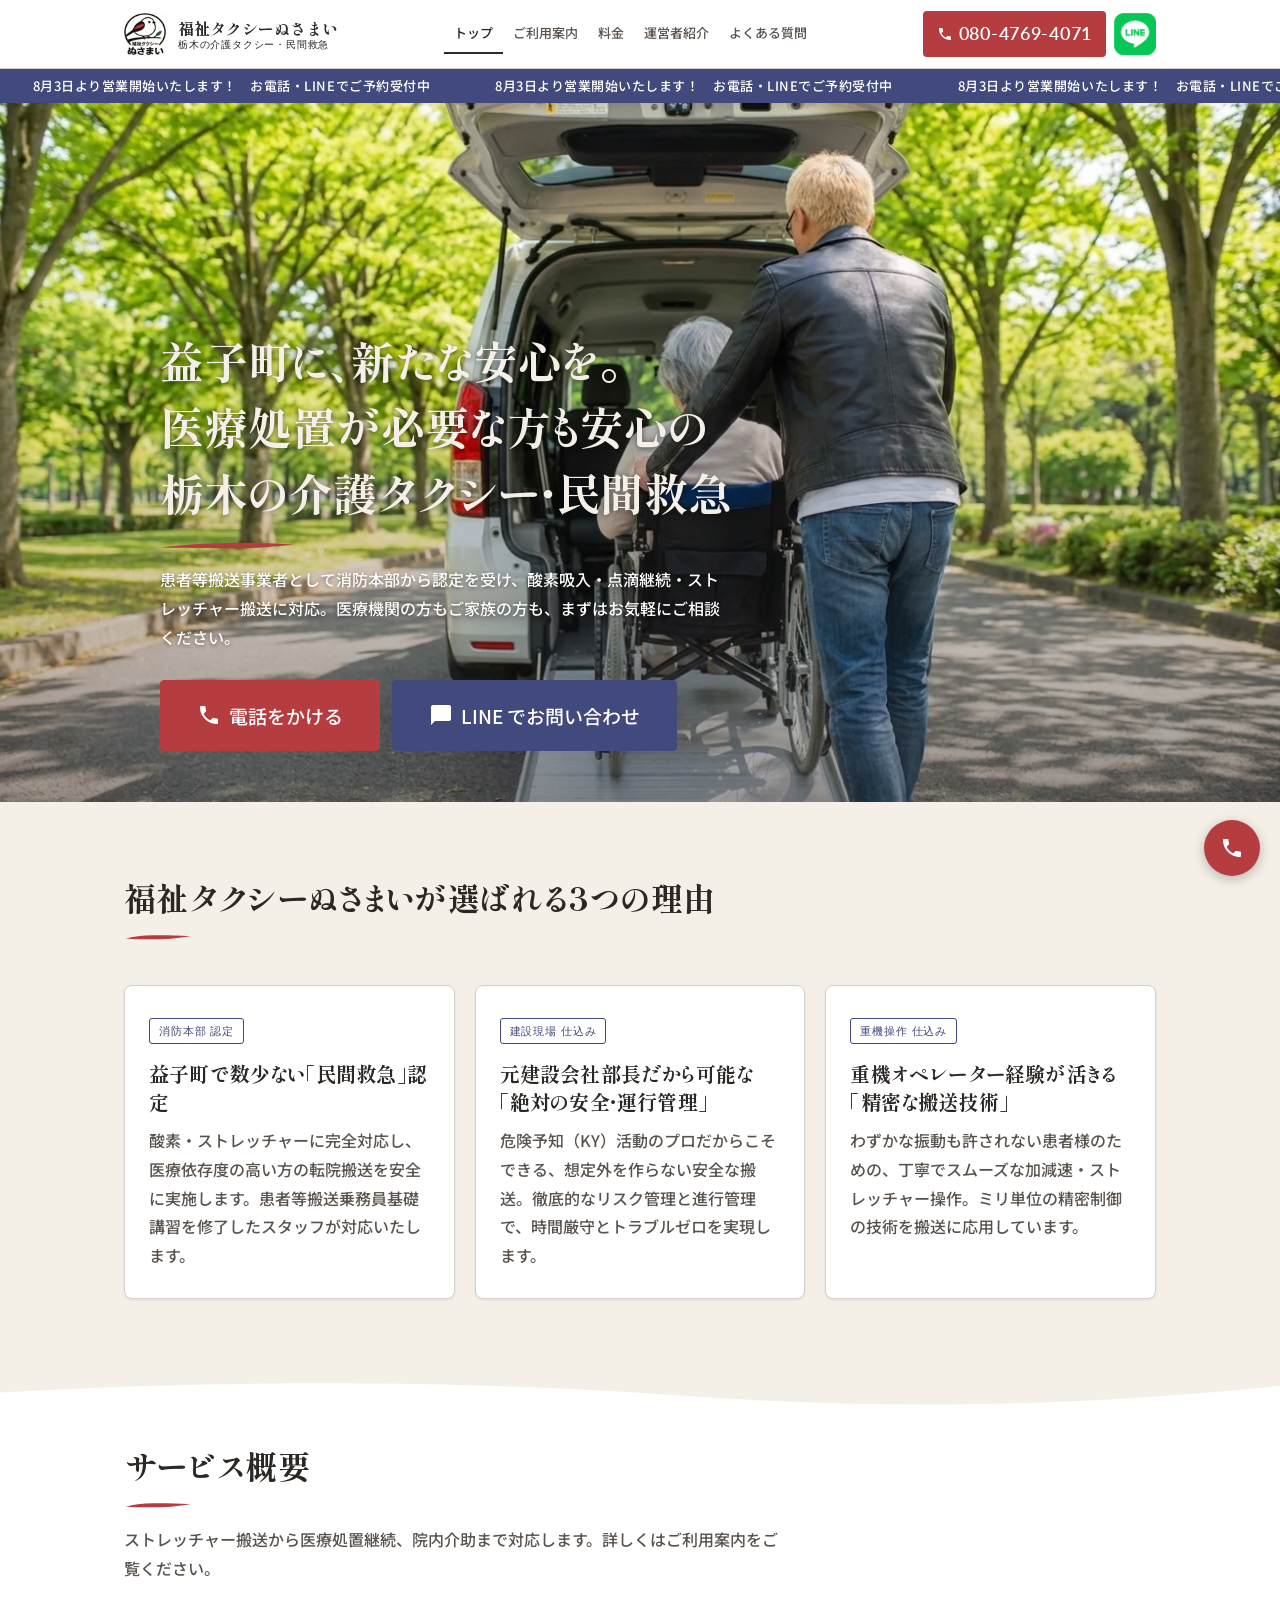
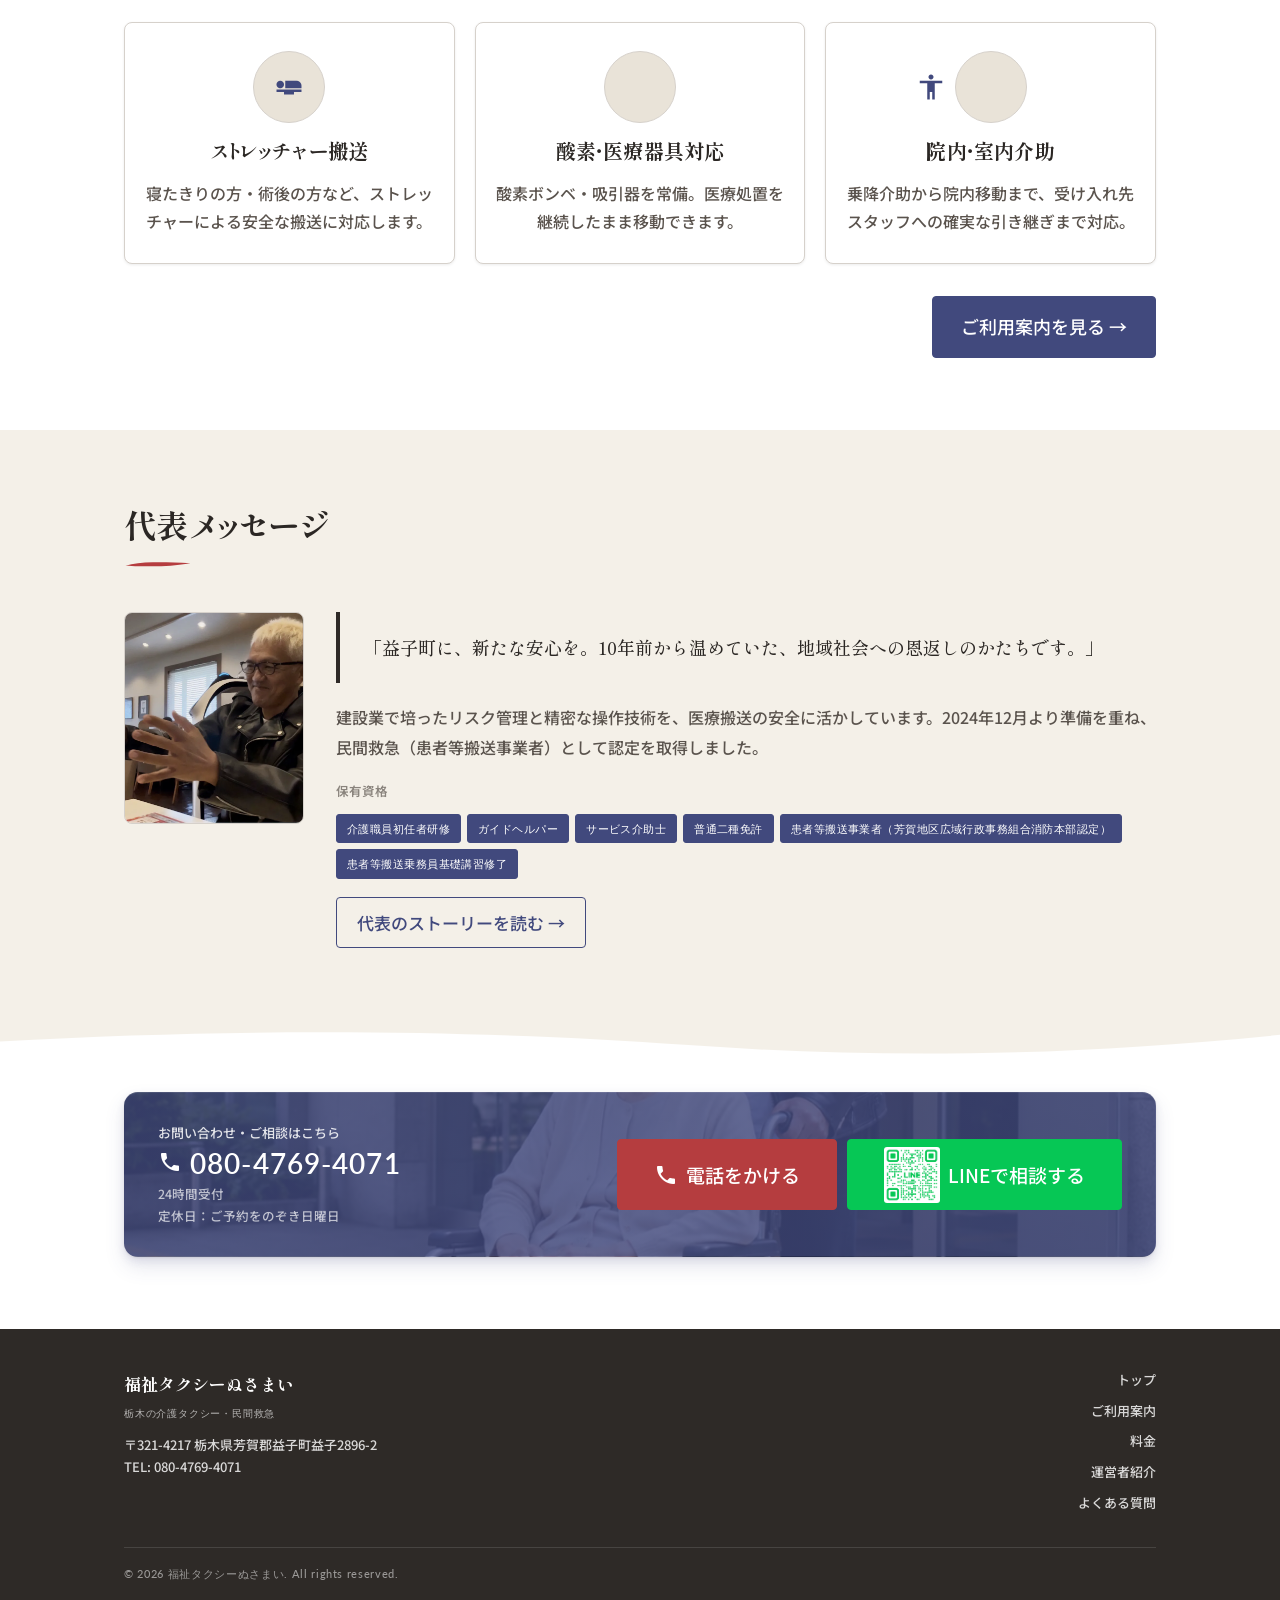
==== commit 92c2cd91: "feat: 本番画像差し替え・デッドコード削除・about-cover 調整 Co-Authored-By: Claude Sonnet 4.6 <noreply@anthropic.com>" ====
--- a/index.html
+++ b/index.html
@@ -15,14 +15,14 @@
   <meta property="og:title" content="福祉タクシーぬさまい｜栃木県益子町の介護タクシー・民間救急">
   <meta property="og:description" content="栃木県益子町を拠点に、ストレッチャー搬送・酸素吸入・点滴継続に対応する介護タクシー／民間救急。芳賀郡・栃木県全域の転院・通院・広域搬送を承ります。">
   <meta property="og:url" content="https://tokyo-mate-kikaku.github.io/nusamai-taxi-canp/">
-  <meta property="og:image" content="https://tokyo-mate-kikaku.github.io/nusamai-taxi-canp/img/fv_pc_dummy.webp">
+  <meta property="og:image" content="https://tokyo-mate-kikaku.github.io/nusamai-taxi-canp/img/fv.webp">
   <meta property="og:locale" content="ja_JP">
 
   <!-- Twitter Card -->
   <meta name="twitter:card" content="summary_large_image">
   <meta name="twitter:title" content="福祉タクシーぬさまい｜栃木県益子町の介護タクシー・民間救急">
   <meta name="twitter:description" content="栃木県益子町を拠点に、ストレッチャー搬送・酸素吸入・点滴継続に対応する介護タクシー／民間救急。芳賀郡・栃木県全域の転院・通院・広域搬送を承ります。">
-  <meta name="twitter:image" content="https://tokyo-mate-kikaku.github.io/nusamai-taxi-canp/img/fv_pc_dummy.webp">
+  <meta name="twitter:image" content="https://tokyo-mate-kikaku.github.io/nusamai-taxi-canp/img/fv.webp">
   <link rel="preconnect" href="https://fonts.googleapis.com">
   <link rel="preconnect" href="https://fonts.gstatic.com" crossorigin>
   <link href="https://fonts.googleapis.com/css2?family=Shippori+Mincho:wght@700&text=%25%2C-./0123456789%3AABCDEHIJKLMNPQSTVY_abcdefghiklmnoprstuvwxy%7C%C2%A5%C2%A9%E2%80%94%E2%80%BB%E2%86%92%E2%87%84%E2%97%AF%E2%9C%93%E3%80%81%E3%80%82%E3%80%85%E3%80%8C%E3%80%8D%E3%80%92%E3%80%9C%E3%81%82%E3%81%84%E3%81%86%E3%81%88%E3%81%8A%E3%81%8B%E3%81%8C%E3%81%8D%E3%81%8E%E3%81%8F%E3%81%91%E3%81%93%E3%81%94%E3%81%95%E3%81%97%E3%81%98%E3%81%99%E3%81%9A%E3%81%9B%E3%81%9C%E3%81%9D%E3%81%9E%E3%81%9F%E3%81%A0%E3%81%A1%E3%81%A3%E3%81%A4%E3%81%A6%E3%81%A7%E3%81%A8%E3%81%A9%E3%81%AA%E3%81%AB%E3%81%AC%E3%81%AD%E3%81%AE%E3%81%AF%E3%81%B0%E3%81%B3%E3%81%B8%E3%81%BB%E3%81%BE%E3%81%BF%E3%82%80%E3%82%81%E3%82%82%E3%82%84%E3%82%88%E3%82%89%E3%82%8A%E3%82%8B%E3%82%8C%E3%82%8F%E3%82%92%E3%82%93%E3%82%A2%E3%82%A3%E3%82%A4%E3%82%A8%E3%82%AA%E3%82%AB%E3%82%AD%E3%82%AE%E3%82%AF%E3%82%B0%E3%82%B3%E3%82%B5%E3%82%B7%E3%82%B8%E3%82%B9%E3%82%BA%E3%82%BB%E3%82%BC%E3%82%BF%E3%83%81%E3%83%83%E3%83%86%E3%83%87%E3%83%88%E3%83%89%E3%83%8B%E3%83%8D%E3%83%90%E3%83%92%E3%83%93%E3%83%95%E3%83%96%E3%83%97%E3%83%99%E3%83%9A%E3%83%9C%E3%83%9D%E3%83%9E%E3%83%9F%E3%83%A0%E3%83%A1%E3%83%A2%E3%83%A3%E3%83%A5%E3%83%A7%E3%83%A9%E3%83%AA%E3%83%AB%E3%83%AC%E3%83%AD%E3%83%B3%E3%83%BB%E3%83%BC%E4%B8%80%E4%B8%81%E4%B8%88%E4%B8%8A%E4%B8%8B%E4%B8%8D%E4%B8%96%E4%B8%A1%E4%B8%AD%E4%B8%BB%E4%B9%97%E4%BA%86%E4%BA%88%E4%BA%8B%E4%BA%8C%E4%BA%BA%E4%BB%8A%E4%BB%8B%E4%BB%95%E4%BB%96%E4%BB%98%E4%BB%A3%E4%BB%A5%E4%BB%AE%E4%BB%B6%E4%BB%BB%E4%BC%91%E4%BC%9A%E4%BC%9D%E4%BD%8D%E4%BD%8E%E4%BD%8F%E4%BD%93%E4%BD%95%E4%BD%99%E4%BD%9C%E4%BD%BF%E4%BE%8B%E4%BE%9D%E4%BF%9D%E4%BF%A1%E4%BF%AE%E5%81%B4%E5%82%99%E5%83%8F%E5%85%83%E5%85%85%E5%85%88%E5%85%8D%E5%85%A5%E5%85%A8%E5%85%B1%E5%85%B7%E5%86%85%E5%86%86%E5%86%8D%E5%87%A6%E5%87%BA%E5%88%86%E5%88%87%E5%88%9D%E5%88%A5%E5%88%A9%E5%88%B6%E5%88%B8%E5%89%87%E5%89%8D%E5%89%B2%E5%8A%9B%E5%8A%A0%E5%8A%A9%E5%8B%95%E5%8B%99%E5%8C%97%E5%8C%BA%E5%8C%BB%E5%8D%94%E5%8D%98%E5%8D%B1%E5%8D%B3%E5%8E%9F%E5%8E%B3%E5%8F%82%E5%8F%8E%E5%8F%96%E5%8F%97%E5%8F%A3%E5%8F%AF%E5%8F%B7%E5%90%84%E5%90%88%E5%90%8C%E5%90%8D%E5%90%91%E5%90%AB%E5%90%B8%E5%91%8A%E5%91%BD%E5%93%81%E5%93%A1%E5%95%8F%E5%96%80%E5%96%B6%E5%99%A8%E5%9B%9B%E5%9B%9E%E5%9B%B0%E5%9B%BA%E5%9B%BD%E5%9C%A8%E5%9C%B0%E5%9E%8B%E5%9F%9F%E5%9F%B9%E5%9F%BA%E5%A0%B1%E5%A0%B4%E5%A2%83%E5%A2%97%E5%A3%AB%E5%A4%96%E5%A4%9C%E5%A4%A7%E5%A4%AB%E5%A5%A5%E5%A7%8B%E5%AD%90%E5%AD%98%E5%AE%85%E5%AE%87%E5%AE%88%E5%AE%89%E5%AE%8C%E5%AE%9A%E5%AE%9F%E5%AE%A2%E5%AE%A4%E5%AE%AE%E5%AE%B6%E5%AF%84%E5%AF%86%E5%AF%9D%E5%AF%A7%E5%AF%BE%E5%B0%8F%E5%B0%91%E5%B1%8B%E5%B1%9E%E5%B1%B1%E5%B2%A1%E5%B8%82%E5%B8%8C%E5%B8%AB%E5%B8%AD%E5%B8%AF%E5%B8%B8%E5%B9%B4%E5%B9%B9%E5%BA%83%E5%BA%95%E5%BA%A6%E5%BA%A7%E5%BB%BA%E5%BC%8F%E5%BC%95%E5%BD%93%E5%BD%B9%E5%BE%85%E5%BE%8C%E5%BE%93%E5%BE%97%E5%BE%A1%E5%BE%B9%E5%BF%83%E5%BF%85%E5%BF%9C%E6%80%9D%E6%80%A5%E6%80%A7%E6%81%A9%E6%82%A3%E6%83%91%E6%83%B3%E6%84%8F%E6%84%9B%E6%84%9F%E6%85%8B%E6%88%90%E6%88%B8%E6%89%80%E6%89%8B%E6%89%95%E6%89%BF%E6%8A%80%E6%8A%91%E6%8B%A0%E6%8B%AD%E6%8C%81%E6%8C%87%E6%8C%AF%E6%8C%BF%E6%8D%A8%E6%8F%90%E6%8F%9B%E6%8F%B4%E6%8F%BA%E6%90%AC%E6%90%AD%E6%90%BA%E6%93%8D%E6%94%AF%E6%94%B9%E6%94%BF%E6%95%85%E6%95%91%E6%95%B0%E6%95%B4%E6%96%99%E6%96%B0%E6%96%B9%E6%96%BD%E6%97%85%E6%97%8F%E6%97%A5%E6%97%A9%E6%98%8E%E6%99%82%E6%99%AE%E6%9B%9C%E6%9B%B8%E6%9B%BF%E6%9C%80%E6%9C%88%E6%9C%89%E6%9C%9B%E6%9C%9D%E6%9C%9F%E6%9C%A8%E6%9C%AC%E6%9D%90%E6%9D%A5%E6%9F%93%E6%A0%83%E6%A0%BC%E6%A1%88%E6%A4%85%E6%A5%AD%E6%A6%82%E6%A7%8B%E6%A7%98%E6%A8%99%E6%A9%9F%E6%AD%A2%E6%AD%A3%E6%AD%A9%E6%AD%B4%E6%AE%8A%E6%AE%B5%E6%AF%8E%E6%AF%92%E6%B0%8F%E6%B0%91%E6%B0%97%E6%B0%B4%E6%B1%97%E6%B1%BA%E6%B2%BB%E6%B3%81%E6%B3%95%E6%B4%BB%E6%B5%81%E6%B5%A6%E6%B5%B7%E6%B6%88%E6%B7%BB%E6%B8%85%E6%B8%88%E6%B8%9B%E6%B8%A9%E6%B9%BF%E6%BA%90%E6%BA%96%E6%BB%B4%E7%82%B9%E7%82%BA%E7%83%8F%E7%84%A1%E7%88%B6%E7%89%87%E7%89%B9%E7%8A%B6%E7%8C%9B%E7%8F%BE%E7%90%86%E7%92%B0%E7%94%9F%E7%94%A8%E7%94%B1%E7%94%B3%E7%94%BA%E7%94%BB%E7%95%8C%E7%95%AA%E7%95%B0%E7%96%BE%E7%97%85%E7%97%87%E7%97%B0%E7%99%82%E7%99%BA%E7%9A%84%E7%9B%8A%E7%9B%AE%E7%9B%B4%E7%9B%B8%E7%9C%8B%E7%9C%8C%E7%9C%9F%E7%9D%80%E7%9E%AD%E7%9F%A5%E7%A0%94%E7%A2%BA%E7%A4%8E%E7%A4%BA%E7%A4%BE%E7%A5%89%E7%A5%9E%E7%A6%8F%E7%A7%81%E7%A7%BB%E7%A8%AE%E7%A9%8D%E7%A9%BA%E7%AA%93%E7%AB%8B%E7%AC%AC%E7%AD%89%E7%AD%96%E7%AE%97%E7%AE%A1%E7%B2%BE%E7%B4%84%E7%B4%A0%E7%B4%B0%E7%B4%B9%E7%B5%84%E7%B5%8C%E7%B5%90%E7%B5%A1%E7%B5%B6%E7%B6%99%E7%B6%9A%E7%BD%AE%E7%BF%8C%E7%BF%92%E8%80%83%E8%80%85%E8%80%90%E8%80%97%E8%81%B7%E8%83%B8%E8%83%BD%E8%84%9A%E8%87%AA%E8%88%AC%E8%89%B2%E8%8A%B3%E8%8C%82%E8%8D%B7%E8%90%BD%E8%A1%8C%E8%A1%93%E8%A1%A8%E8%A3%85%E8%A3%95%E8%A6%81%E8%A6%8B%E8%A6%A7%E8%A6%AA%E8%A7%92%E8%A7%A3%E8%A8%80%E8%A8%88%E8%A8%98%E8%A8%AD%E8%A8%B1%E8%A9%B1%E8%A9%B3%E8%AA%8D%E8%AA%A0%E8%AA%AC%E8%AA%AD%E8%AA%BF%E8%AB%87%E8%AC%9B%E8%AD%B0%E8%AD%B7%E8%B2%9D%E8%B2%BB%E8%B3%80%E8%B3%83%E8%B3%87%E8%B3%AA%E8%B5%B0%E8%B5%B7%E8%B6%8A%E8%B7%9D%E8%B7%AF%E8%B7%B5%E8%BA%AB%E8%BB%8A%E8%BB%A2%E8%BB%BD%E8%BC%89%E8%BC%B8%E8%BE%BC%E8%BF%8E%E8%BF%91%E8%BF%94%E9%80%80%E9%80%81%E9%80%94%E9%80%9A%E9%80%9F%E9%80%A0%E9%80%A3%E9%80%B2%E9%81%8B%E9%81%93%E9%81%A9%E9%81%B8%E9%82%A3%E9%83%A1%E9%83%A8%E9%83%B7%E9%83%BD%E9%85%8D%E9%85%B8%E9%87%8D%E9%87%8E%E9%87%8F%E9%87%91%E9%87%A7%E9%95%B7%E9%96%8B%E9%96%93%E9%96%A2%E9%98%B2%E9%99%8D%E9%99%90%E9%99%A2%E9%99%BA%E9%9A%8E%E9%9A%9B%E9%9A%9C%E9%9A%A3%E9%9B%A2%E9%9B%A3%E9%9B%BB%E9%A0%85%E9%A0%88%E9%A0%98%E9%A0%AD%E9%A0%BC%E9%A1%8D%E9%A1%98%E9%A3%9B%E9%A7%90%E9%A8%93%E9%AB%98%E9%BD%A2%EF%BC%88%EF%BC%89%EF%BC%8B%EF%BC%8F%EF%BC%9A%EF%BC%9D%EF%BC%9F%EF%BD%9C&family=Noto+Sans+JP:wght@400;500;700&family=Lato:wght@400;700&display=swap" rel="stylesheet">
@@ -37,7 +37,7 @@
     "name": "福祉タクシーぬさまい",
     "description": "栃木県益子町を拠点に、ストレッチャー搬送・酸素吸入・点滴継続に対応する介護タクシー／民間救急（患者等搬送事業者）。",
     "url": "https://tokyo-mate-kikaku.github.io/nusamai-taxi-canp/",
-    "image": "https://tokyo-mate-kikaku.github.io/nusamai-taxi-canp/img/fv_pc_dummy.webp",
+    "image": "https://tokyo-mate-kikaku.github.io/nusamai-taxi-canp/img/fv.webp",
     "telephone": "+81-80-4769-4071",
     "areaServed": [
       { "@type": "AdministrativeArea", "name": "栃木県芳賀郡益子町" },
@@ -125,11 +125,7 @@
 <!-- ===== HERO ===== -->
 <section class="hero">
   <div class="hero-image-wrap">
-    <picture>
-      <source media="(max-width: 680px)" srcset="img/fv_sp_dummy.webp">
-      <img src="img/fv_pc_dummy.webp" alt="車いすの利用者を福祉車両へご案内する代表" class="hero-img" width="1440" height="802" fetchpriority="high" decoding="async">
-    </picture>
-    <span class="ph-tag">仮挿入</span>
+    <img src="img/fv.webp" alt="車いすの利用者を福祉車両へご案内する代表" class="hero-img" width="414" height="6699" fetchpriority="high" decoding="async">
   </div>
   <div class="hero-body">
     <h1 class="hero-catch">益子町に、新たな安心を。<br>医療処置が必要な方も安心の<br>栃木の介護タクシー・民間救急</h1>
@@ -204,9 +200,8 @@
       <h2 class="section-title">代表メッセージ</h2>
     </div>
     <div style="display: flex; gap: 32px; align-items: flex-start; flex-wrap: wrap;">
-      <div style="width: 180px; flex-shrink: 0; position: relative;">
-        <img src="img/profile_dummy_sm.webp" alt="福祉タクシーぬさまい 代表 浦上猛" width="180" height="240" loading="lazy" style="width: 100%; height: auto; border-radius: var(--radius); border: 1.4px solid var(--border); display: block;">
-        <span class="ph-tag">仮挿入</span>
+      <div style="width: 180px; flex-shrink: 0;">
+        <img src="img/profile.webp" alt="福祉タクシーぬさまい 代表 浦上猛" width="703" height="831" loading="lazy" style="width: 100%; height: auto; border-radius: var(--radius); border: 1.4px solid var(--border); display: block;">
       </div>
       <div style="flex: 1; min-width: 260px;">
         <div class="quote-block" style="margin-bottom: 20px;">「益子町に、新たな安心を。10年前から温めていた、地域社会への恩返しのかたちです。」</div>
@@ -220,7 +215,7 @@
           <span class="badge">患者等搬送事業者（芳賀地区広域行政事務組合消防本部認定）</span>
           <span class="badge">患者等搬送乗務員基礎講習修了</span>
         </div>
-        <a href="about.html" class="btn btn-ghost btn-sm btn-accent">代表のストーリーを読む →</a>
+        <a href="about.html" class="btn btn-sm btn-accent">代表のストーリーを読む →</a>
       </div>
     </div>
   </div>
--- a/css/style.css
+++ b/css/style.css
@@ -74,16 +74,6 @@
   font-feature-settings: "palt";
 }
 
-.section-label {
-  font-family: var(--mono);
-  font-size: 11px;
-  letter-spacing: .14em;
-  text-transform: uppercase;
-  color: var(--accent);
-  display: block;
-  margin-bottom: 10px;
-}
-
 .section-title {
   font-size: clamp(24px, 3.5vw, 32px);
   margin-bottom: 12px;
@@ -118,7 +108,6 @@
 
 .section { padding: var(--section-py) 0; }
 .section.bg-soft { background: var(--bg-soft); }
-.section.bg-alt  { background: var(--bg-alt); }
 
 /* 柔らかい曲線の区切り：上セクションの地色が、わずかに非対称な曲線で下へ沈む（柿釉ブラシと同じ手仕事の揺らぎ）。色は足さず同系トーンで上品に。--wave-color で曲線色を上書き可（白→soft の境界など）。 */
 .wave-down { position: relative; z-index: 2; }
@@ -145,9 +134,7 @@
 
 .section-header { margin-bottom: 40px; }
 
-.grid-2 { display: grid; grid-template-columns: 1fr 1fr; gap: 20px; }
 .grid-3 { display: grid; grid-template-columns: repeat(3, 1fr); gap: 20px; }
-.grid-4 { display: grid; grid-template-columns: repeat(4, 1fr); gap: 16px; }
 
 /* ---------- Buttons ---------- */
 .btn {
@@ -550,21 +537,8 @@
 }
 
 /* ---------- Image Placeholder ---------- */
-.img-ph {
-  background:
-    repeating-linear-gradient(135deg, transparent 0 9px, rgba(0,0,0,.06) 9px 10px),
-    var(--bg-alt);
-  display: flex;
-  align-items: center;
-  justify-content: center;
-  border-radius: var(--radius-s);
-  overflow: hidden;
-}
-
-/* 仮挿入ラベル 共通（.img-ph span / .equip-card .equip-img span / .profile-img span / .ph-tag） */
-.img-ph span,
+/* 仮挿入ラベル 共通（.equip-card .equip-img span / .ph-tag） */
 .equip-card .equip-img span,
-.profile-img span,
 .ph-tag {
   background: rgba(255,255,255,.85);
   border: 1px solid var(--border);
@@ -573,8 +547,6 @@
   font-size: 10.5px;
   color: var(--muted);
 }
-.img-ph span,
-.profile-img span { padding: 4px 10px; }
 .equip-card .equip-img span { padding: 3px 9px; }
 /* 実画像の上に重ねる「仮挿入」キャプション。親を position:relative にして中央配置 */
 .ph-tag {
@@ -671,7 +643,7 @@
   background-image:
     linear-gradient(color-mix(in srgb, var(--accent) 82%, transparent),
                     color-mix(in srgb, var(--accent) 82%, transparent)),   /* 呉須カラーフィルター（前面・現状の地色を半透明化） */
-    url('../img/fv02.webp');                                               /* FV写真（背面・cover） */
+    url('../img/pagefv.webp');                                               /* FV写真（背面・cover） */
   background-size: auto, cover;
   background-position: center;
   background-repeat: no-repeat;
@@ -820,7 +792,7 @@
     radial-gradient(140% 120% at 85% -25%, rgba(255,255,255,.12), rgba(255,255,255,0) 60%),  /* 右上の光沢 */
     linear-gradient(color-mix(in srgb, var(--accent-dark) 80%, transparent),
                     color-mix(in srgb, var(--accent-dark) 80%, transparent)),                 /* 呉須カラーフィルター */
-    url('../img/fv02.webp');                                                                   /* FV 写真（最背面） */
+    url('../img/pagefv.webp');                                                                   /* FV 写真（最背面） */
   background-repeat: repeat, no-repeat, no-repeat, no-repeat;
   background-size:   auto,   auto,      auto,      cover;
   background-position: center, center, center, center;
@@ -1217,7 +1189,7 @@
 .about-cover {
   width: 100%;
   height: clamp(280px, 45vw, 520px);
-  background-image: url('../img/profile_dummy.webp');
+  background-image: url('../img/pagefv02.webp');
   background-size: cover;
   background-position: center 38%;
   background-repeat: no-repeat;
@@ -1227,19 +1199,12 @@
   position: relative;
   overflow: hidden;
 }
-
-.about-cover .img-label-small {
+.about-cover::before {
+  content: '';
   position: absolute;
-  top: 50%;
-  left: 50%;
-  transform: translate(-50%, -50%);
-  background: rgba(255,255,255,.85);
-  border: 1px solid var(--border);
-  padding: 5px 12px;
-  border-radius: 3px;
-  font-family: var(--mono);
-  font-size: 11px;
-  color: var(--muted);
+  inset: 0;
+  background: rgba(0,0,0,.3);
+  pointer-events: none;
 }
 
 .about-cover-caption {
@@ -1251,6 +1216,7 @@
   padding: 20px 28px;
   margin: 24px;
   max-width: 440px;
+  position: relative;
 }
 
 .about-cover-caption h2 {
@@ -1344,8 +1310,6 @@
   letter-spacing: .1em;
   margin-bottom: 6px;
 }
-
-.profile-career { font-size: 16px; color: var(--text-2); line-height: 1.8; }
 
 /* ---------- Timeline（経歴：本当に順序のある列）---------- */
 .timeline { list-style: none; margin: 0; padding: 0; }
@@ -1502,7 +1466,6 @@
 /* ---------- Responsive ---------- */
 @media (max-width: 900px) {
   .grid-3 { grid-template-columns: 1fr 1fr; }
-  .grid-4 { grid-template-columns: 1fr 1fr; }
   .payment-grid { grid-template-columns: 1fr 1fr; }
 
   .profile-grid { grid-template-columns: 1fr; }
@@ -1586,9 +1549,7 @@
 @media (max-width: 680px) {
   :root { --section-py: 48px; }
 
-  .grid-2 { grid-template-columns: 1fr; }
   .grid-3 { grid-template-columns: 1fr; }
-  .grid-4 { grid-template-columns: 1fr 1fr; }
   .payment-grid { grid-template-columns: 1fr; }
   .step-arrow { padding-left: calc(36px + 18px); }
 
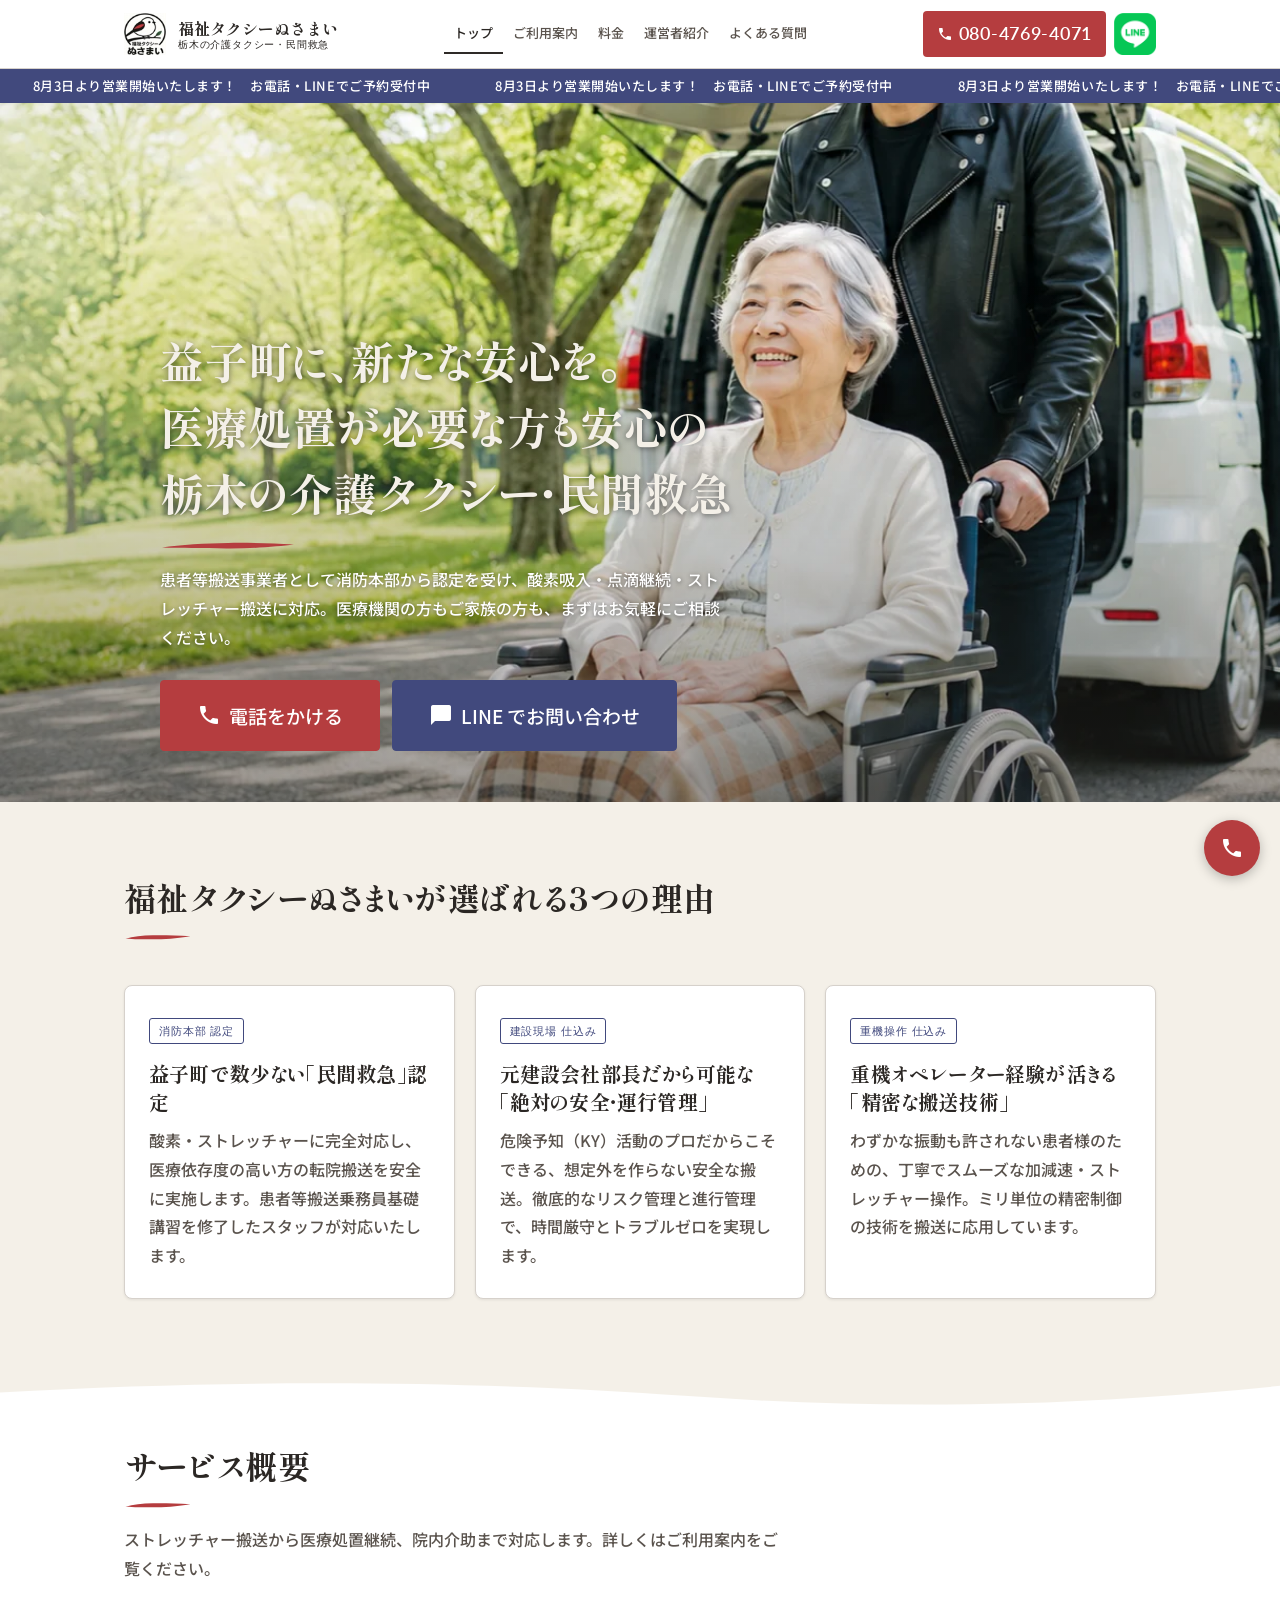
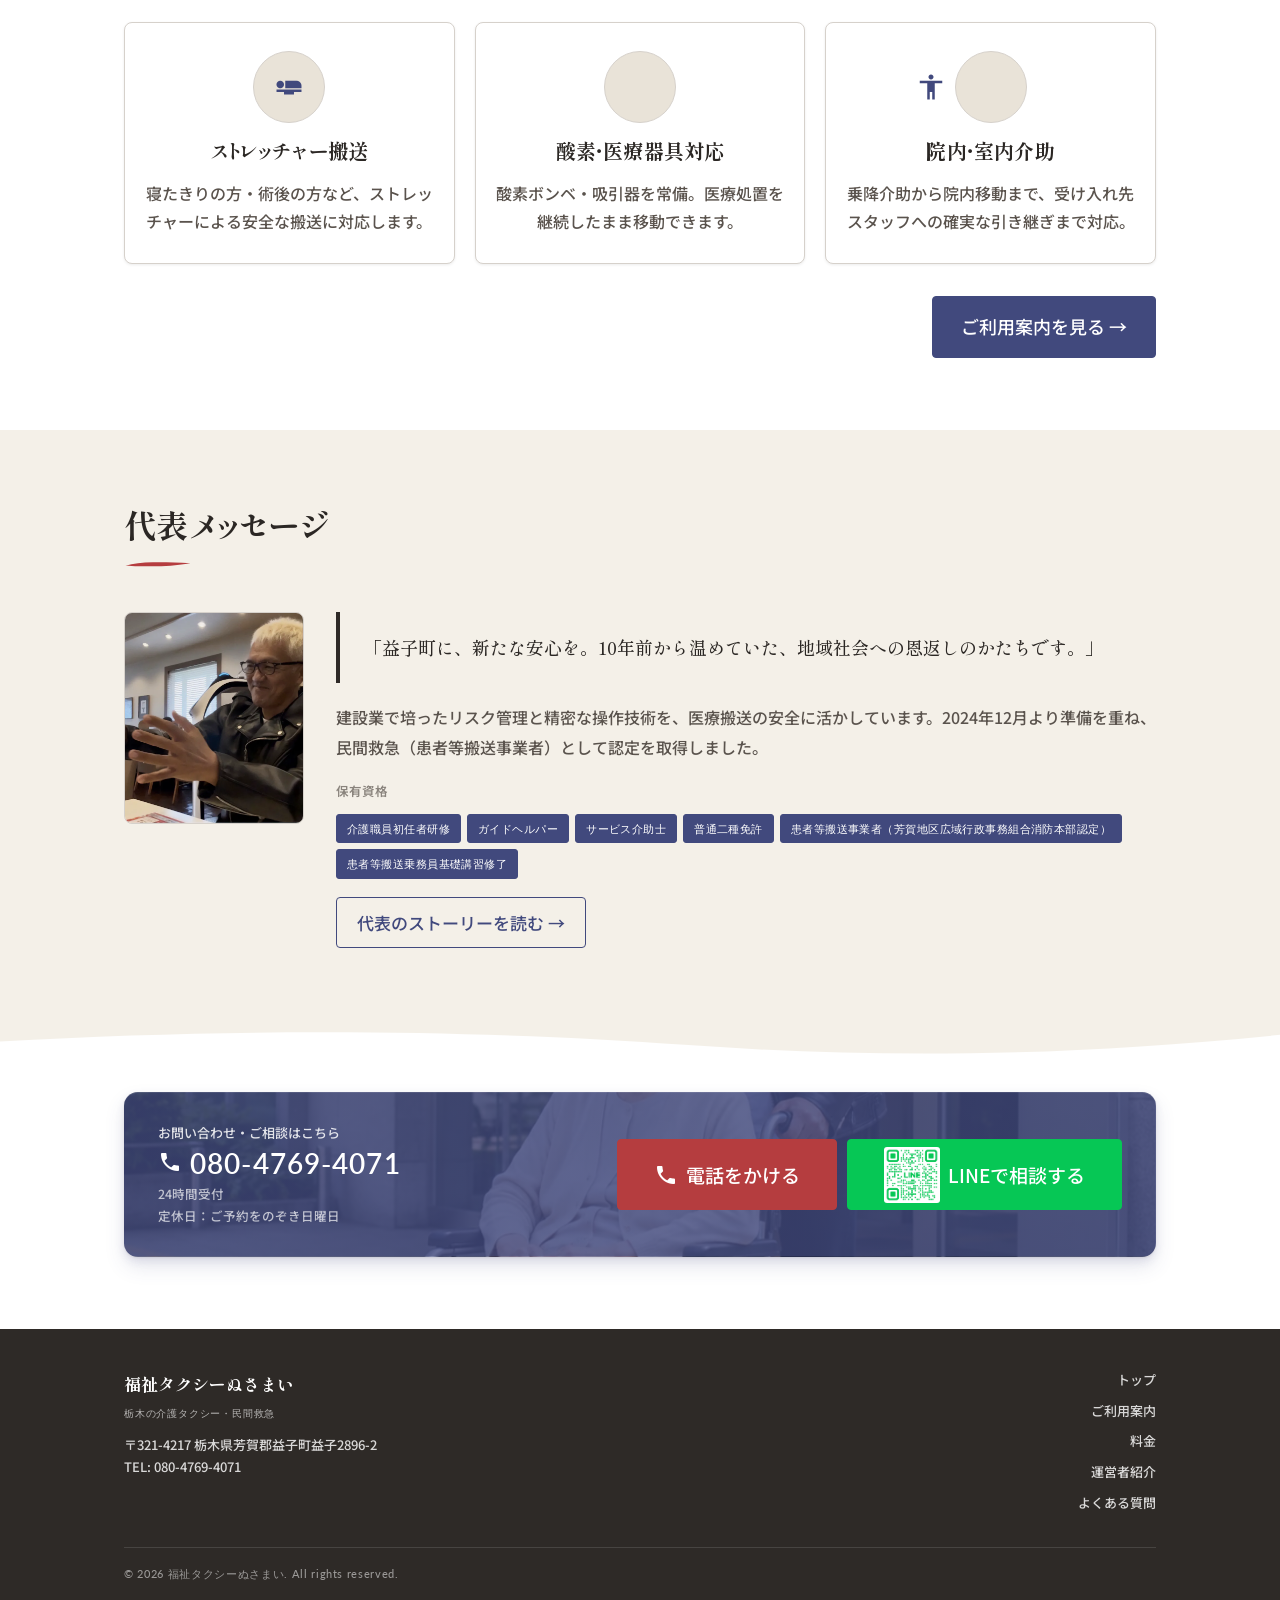
==== commit abfb9b00: "feat: index FV を fv.webp → fv_draft01.webp に差し替え Co-Authored-By: Claude Sonnet 4.6 <noreply@anthropi" ====
--- a/index.html
+++ b/index.html
@@ -15,14 +15,14 @@
   <meta property="og:title" content="福祉タクシーぬさまい｜栃木県益子町の介護タクシー・民間救急">
   <meta property="og:description" content="栃木県益子町を拠点に、ストレッチャー搬送・酸素吸入・点滴継続に対応する介護タクシー／民間救急。芳賀郡・栃木県全域の転院・通院・広域搬送を承ります。">
   <meta property="og:url" content="https://tokyo-mate-kikaku.github.io/nusamai-taxi-canp/">
-  <meta property="og:image" content="https://tokyo-mate-kikaku.github.io/nusamai-taxi-canp/img/fv.webp">
+  <meta property="og:image" content="https://tokyo-mate-kikaku.github.io/nusamai-taxi-canp/img/fv_draft01.webp">
   <meta property="og:locale" content="ja_JP">
 
   <!-- Twitter Card -->
   <meta name="twitter:card" content="summary_large_image">
   <meta name="twitter:title" content="福祉タクシーぬさまい｜栃木県益子町の介護タクシー・民間救急">
   <meta name="twitter:description" content="栃木県益子町を拠点に、ストレッチャー搬送・酸素吸入・点滴継続に対応する介護タクシー／民間救急。芳賀郡・栃木県全域の転院・通院・広域搬送を承ります。">
-  <meta name="twitter:image" content="https://tokyo-mate-kikaku.github.io/nusamai-taxi-canp/img/fv.webp">
+  <meta name="twitter:image" content="https://tokyo-mate-kikaku.github.io/nusamai-taxi-canp/img/fv_draft01.webp">
   <link rel="preconnect" href="https://fonts.googleapis.com">
   <link rel="preconnect" href="https://fonts.gstatic.com" crossorigin>
   <link href="https://fonts.googleapis.com/css2?family=Shippori+Mincho:wght@700&text=%25%2C-./0123456789%3AABCDEHIJKLMNPQSTVY_abcdefghiklmnoprstuvwxy%7C%C2%A5%C2%A9%E2%80%94%E2%80%BB%E2%86%92%E2%87%84%E2%97%AF%E2%9C%93%E3%80%81%E3%80%82%E3%80%85%E3%80%8C%E3%80%8D%E3%80%92%E3%80%9C%E3%81%82%E3%81%84%E3%81%86%E3%81%88%E3%81%8A%E3%81%8B%E3%81%8C%E3%81%8D%E3%81%8E%E3%81%8F%E3%81%91%E3%81%93%E3%81%94%E3%81%95%E3%81%97%E3%81%98%E3%81%99%E3%81%9A%E3%81%9B%E3%81%9C%E3%81%9D%E3%81%9E%E3%81%9F%E3%81%A0%E3%81%A1%E3%81%A3%E3%81%A4%E3%81%A6%E3%81%A7%E3%81%A8%E3%81%A9%E3%81%AA%E3%81%AB%E3%81%AC%E3%81%AD%E3%81%AE%E3%81%AF%E3%81%B0%E3%81%B3%E3%81%B8%E3%81%BB%E3%81%BE%E3%81%BF%E3%82%80%E3%82%81%E3%82%82%E3%82%84%E3%82%88%E3%82%89%E3%82%8A%E3%82%8B%E3%82%8C%E3%82%8F%E3%82%92%E3%82%93%E3%82%A2%E3%82%A3%E3%82%A4%E3%82%A8%E3%82%AA%E3%82%AB%E3%82%AD%E3%82%AE%E3%82%AF%E3%82%B0%E3%82%B3%E3%82%B5%E3%82%B7%E3%82%B8%E3%82%B9%E3%82%BA%E3%82%BB%E3%82%BC%E3%82%BF%E3%83%81%E3%83%83%E3%83%86%E3%83%87%E3%83%88%E3%83%89%E3%83%8B%E3%83%8D%E3%83%90%E3%83%92%E3%83%93%E3%83%95%E3%83%96%E3%83%97%E3%83%99%E3%83%9A%E3%83%9C%E3%83%9D%E3%83%9E%E3%83%9F%E3%83%A0%E3%83%A1%E3%83%A2%E3%83%A3%E3%83%A5%E3%83%A7%E3%83%A9%E3%83%AA%E3%83%AB%E3%83%AC%E3%83%AD%E3%83%B3%E3%83%BB%E3%83%BC%E4%B8%80%E4%B8%81%E4%B8%88%E4%B8%8A%E4%B8%8B%E4%B8%8D%E4%B8%96%E4%B8%A1%E4%B8%AD%E4%B8%BB%E4%B9%97%E4%BA%86%E4%BA%88%E4%BA%8B%E4%BA%8C%E4%BA%BA%E4%BB%8A%E4%BB%8B%E4%BB%95%E4%BB%96%E4%BB%98%E4%BB%A3%E4%BB%A5%E4%BB%AE%E4%BB%B6%E4%BB%BB%E4%BC%91%E4%BC%9A%E4%BC%9D%E4%BD%8D%E4%BD%8E%E4%BD%8F%E4%BD%93%E4%BD%95%E4%BD%99%E4%BD%9C%E4%BD%BF%E4%BE%8B%E4%BE%9D%E4%BF%9D%E4%BF%A1%E4%BF%AE%E5%81%B4%E5%82%99%E5%83%8F%E5%85%83%E5%85%85%E5%85%88%E5%85%8D%E5%85%A5%E5%85%A8%E5%85%B1%E5%85%B7%E5%86%85%E5%86%86%E5%86%8D%E5%87%A6%E5%87%BA%E5%88%86%E5%88%87%E5%88%9D%E5%88%A5%E5%88%A9%E5%88%B6%E5%88%B8%E5%89%87%E5%89%8D%E5%89%B2%E5%8A%9B%E5%8A%A0%E5%8A%A9%E5%8B%95%E5%8B%99%E5%8C%97%E5%8C%BA%E5%8C%BB%E5%8D%94%E5%8D%98%E5%8D%B1%E5%8D%B3%E5%8E%9F%E5%8E%B3%E5%8F%82%E5%8F%8E%E5%8F%96%E5%8F%97%E5%8F%A3%E5%8F%AF%E5%8F%B7%E5%90%84%E5%90%88%E5%90%8C%E5%90%8D%E5%90%91%E5%90%AB%E5%90%B8%E5%91%8A%E5%91%BD%E5%93%81%E5%93%A1%E5%95%8F%E5%96%80%E5%96%B6%E5%99%A8%E5%9B%9B%E5%9B%9E%E5%9B%B0%E5%9B%BA%E5%9B%BD%E5%9C%A8%E5%9C%B0%E5%9E%8B%E5%9F%9F%E5%9F%B9%E5%9F%BA%E5%A0%B1%E5%A0%B4%E5%A2%83%E5%A2%97%E5%A3%AB%E5%A4%96%E5%A4%9C%E5%A4%A7%E5%A4%AB%E5%A5%A5%E5%A7%8B%E5%AD%90%E5%AD%98%E5%AE%85%E5%AE%87%E5%AE%88%E5%AE%89%E5%AE%8C%E5%AE%9A%E5%AE%9F%E5%AE%A2%E5%AE%A4%E5%AE%AE%E5%AE%B6%E5%AF%84%E5%AF%86%E5%AF%9D%E5%AF%A7%E5%AF%BE%E5%B0%8F%E5%B0%91%E5%B1%8B%E5%B1%9E%E5%B1%B1%E5%B2%A1%E5%B8%82%E5%B8%8C%E5%B8%AB%E5%B8%AD%E5%B8%AF%E5%B8%B8%E5%B9%B4%E5%B9%B9%E5%BA%83%E5%BA%95%E5%BA%A6%E5%BA%A7%E5%BB%BA%E5%BC%8F%E5%BC%95%E5%BD%93%E5%BD%B9%E5%BE%85%E5%BE%8C%E5%BE%93%E5%BE%97%E5%BE%A1%E5%BE%B9%E5%BF%83%E5%BF%85%E5%BF%9C%E6%80%9D%E6%80%A5%E6%80%A7%E6%81%A9%E6%82%A3%E6%83%91%E6%83%B3%E6%84%8F%E6%84%9B%E6%84%9F%E6%85%8B%E6%88%90%E6%88%B8%E6%89%80%E6%89%8B%E6%89%95%E6%89%BF%E6%8A%80%E6%8A%91%E6%8B%A0%E6%8B%AD%E6%8C%81%E6%8C%87%E6%8C%AF%E6%8C%BF%E6%8D%A8%E6%8F%90%E6%8F%9B%E6%8F%B4%E6%8F%BA%E6%90%AC%E6%90%AD%E6%90%BA%E6%93%8D%E6%94%AF%E6%94%B9%E6%94%BF%E6%95%85%E6%95%91%E6%95%B0%E6%95%B4%E6%96%99%E6%96%B0%E6%96%B9%E6%96%BD%E6%97%85%E6%97%8F%E6%97%A5%E6%97%A9%E6%98%8E%E6%99%82%E6%99%AE%E6%9B%9C%E6%9B%B8%E6%9B%BF%E6%9C%80%E6%9C%88%E6%9C%89%E6%9C%9B%E6%9C%9D%E6%9C%9F%E6%9C%A8%E6%9C%AC%E6%9D%90%E6%9D%A5%E6%9F%93%E6%A0%83%E6%A0%BC%E6%A1%88%E6%A4%85%E6%A5%AD%E6%A6%82%E6%A7%8B%E6%A7%98%E6%A8%99%E6%A9%9F%E6%AD%A2%E6%AD%A3%E6%AD%A9%E6%AD%B4%E6%AE%8A%E6%AE%B5%E6%AF%8E%E6%AF%92%E6%B0%8F%E6%B0%91%E6%B0%97%E6%B0%B4%E6%B1%97%E6%B1%BA%E6%B2%BB%E6%B3%81%E6%B3%95%E6%B4%BB%E6%B5%81%E6%B5%A6%E6%B5%B7%E6%B6%88%E6%B7%BB%E6%B8%85%E6%B8%88%E6%B8%9B%E6%B8%A9%E6%B9%BF%E6%BA%90%E6%BA%96%E6%BB%B4%E7%82%B9%E7%82%BA%E7%83%8F%E7%84%A1%E7%88%B6%E7%89%87%E7%89%B9%E7%8A%B6%E7%8C%9B%E7%8F%BE%E7%90%86%E7%92%B0%E7%94%9F%E7%94%A8%E7%94%B1%E7%94%B3%E7%94%BA%E7%94%BB%E7%95%8C%E7%95%AA%E7%95%B0%E7%96%BE%E7%97%85%E7%97%87%E7%97%B0%E7%99%82%E7%99%BA%E7%9A%84%E7%9B%8A%E7%9B%AE%E7%9B%B4%E7%9B%B8%E7%9C%8B%E7%9C%8C%E7%9C%9F%E7%9D%80%E7%9E%AD%E7%9F%A5%E7%A0%94%E7%A2%BA%E7%A4%8E%E7%A4%BA%E7%A4%BE%E7%A5%89%E7%A5%9E%E7%A6%8F%E7%A7%81%E7%A7%BB%E7%A8%AE%E7%A9%8D%E7%A9%BA%E7%AA%93%E7%AB%8B%E7%AC%AC%E7%AD%89%E7%AD%96%E7%AE%97%E7%AE%A1%E7%B2%BE%E7%B4%84%E7%B4%A0%E7%B4%B0%E7%B4%B9%E7%B5%84%E7%B5%8C%E7%B5%90%E7%B5%A1%E7%B5%B6%E7%B6%99%E7%B6%9A%E7%BD%AE%E7%BF%8C%E7%BF%92%E8%80%83%E8%80%85%E8%80%90%E8%80%97%E8%81%B7%E8%83%B8%E8%83%BD%E8%84%9A%E8%87%AA%E8%88%AC%E8%89%B2%E8%8A%B3%E8%8C%82%E8%8D%B7%E8%90%BD%E8%A1%8C%E8%A1%93%E8%A1%A8%E8%A3%85%E8%A3%95%E8%A6%81%E8%A6%8B%E8%A6%A7%E8%A6%AA%E8%A7%92%E8%A7%A3%E8%A8%80%E8%A8%88%E8%A8%98%E8%A8%AD%E8%A8%B1%E8%A9%B1%E8%A9%B3%E8%AA%8D%E8%AA%A0%E8%AA%AC%E8%AA%AD%E8%AA%BF%E8%AB%87%E8%AC%9B%E8%AD%B0%E8%AD%B7%E8%B2%9D%E8%B2%BB%E8%B3%80%E8%B3%83%E8%B3%87%E8%B3%AA%E8%B5%B0%E8%B5%B7%E8%B6%8A%E8%B7%9D%E8%B7%AF%E8%B7%B5%E8%BA%AB%E8%BB%8A%E8%BB%A2%E8%BB%BD%E8%BC%89%E8%BC%B8%E8%BE%BC%E8%BF%8E%E8%BF%91%E8%BF%94%E9%80%80%E9%80%81%E9%80%94%E9%80%9A%E9%80%9F%E9%80%A0%E9%80%A3%E9%80%B2%E9%81%8B%E9%81%93%E9%81%A9%E9%81%B8%E9%82%A3%E9%83%A1%E9%83%A8%E9%83%B7%E9%83%BD%E9%85%8D%E9%85%B8%E9%87%8D%E9%87%8E%E9%87%8F%E9%87%91%E9%87%A7%E9%95%B7%E9%96%8B%E9%96%93%E9%96%A2%E9%98%B2%E9%99%8D%E9%99%90%E9%99%A2%E9%99%BA%E9%9A%8E%E9%9A%9B%E9%9A%9C%E9%9A%A3%E9%9B%A2%E9%9B%A3%E9%9B%BB%E9%A0%85%E9%A0%88%E9%A0%98%E9%A0%AD%E9%A0%BC%E9%A1%8D%E9%A1%98%E9%A3%9B%E9%A7%90%E9%A8%93%E9%AB%98%E9%BD%A2%EF%BC%88%EF%BC%89%EF%BC%8B%EF%BC%8F%EF%BC%9A%EF%BC%9D%EF%BC%9F%EF%BD%9C&family=Noto+Sans+JP:wght@400;500;700&family=Lato:wght@400;700&display=swap" rel="stylesheet">
@@ -37,7 +37,7 @@
     "name": "福祉タクシーぬさまい",
     "description": "栃木県益子町を拠点に、ストレッチャー搬送・酸素吸入・点滴継続に対応する介護タクシー／民間救急（患者等搬送事業者）。",
     "url": "https://tokyo-mate-kikaku.github.io/nusamai-taxi-canp/",
-    "image": "https://tokyo-mate-kikaku.github.io/nusamai-taxi-canp/img/fv.webp",
+    "image": "https://tokyo-mate-kikaku.github.io/nusamai-taxi-canp/img/fv_draft01.webp",
     "telephone": "+81-80-4769-4071",
     "areaServed": [
       { "@type": "AdministrativeArea", "name": "栃木県芳賀郡益子町" },
@@ -125,7 +125,7 @@
 <!-- ===== HERO ===== -->
 <section class="hero">
   <div class="hero-image-wrap">
-    <img src="img/fv.webp" alt="車いすの利用者を福祉車両へご案内する代表" class="hero-img" width="414" height="6699" fetchpriority="high" decoding="async">
+    <img src="img/fv_draft01.webp" alt="車いすの利用者を福祉車両へご案内する代表" class="hero-img" width="414" height="6699" fetchpriority="high" decoding="async">
   </div>
   <div class="hero-body">
     <h1 class="hero-catch">益子町に、新たな安心を。<br>医療処置が必要な方も安心の<br>栃木の介護タクシー・民間救急</h1>
